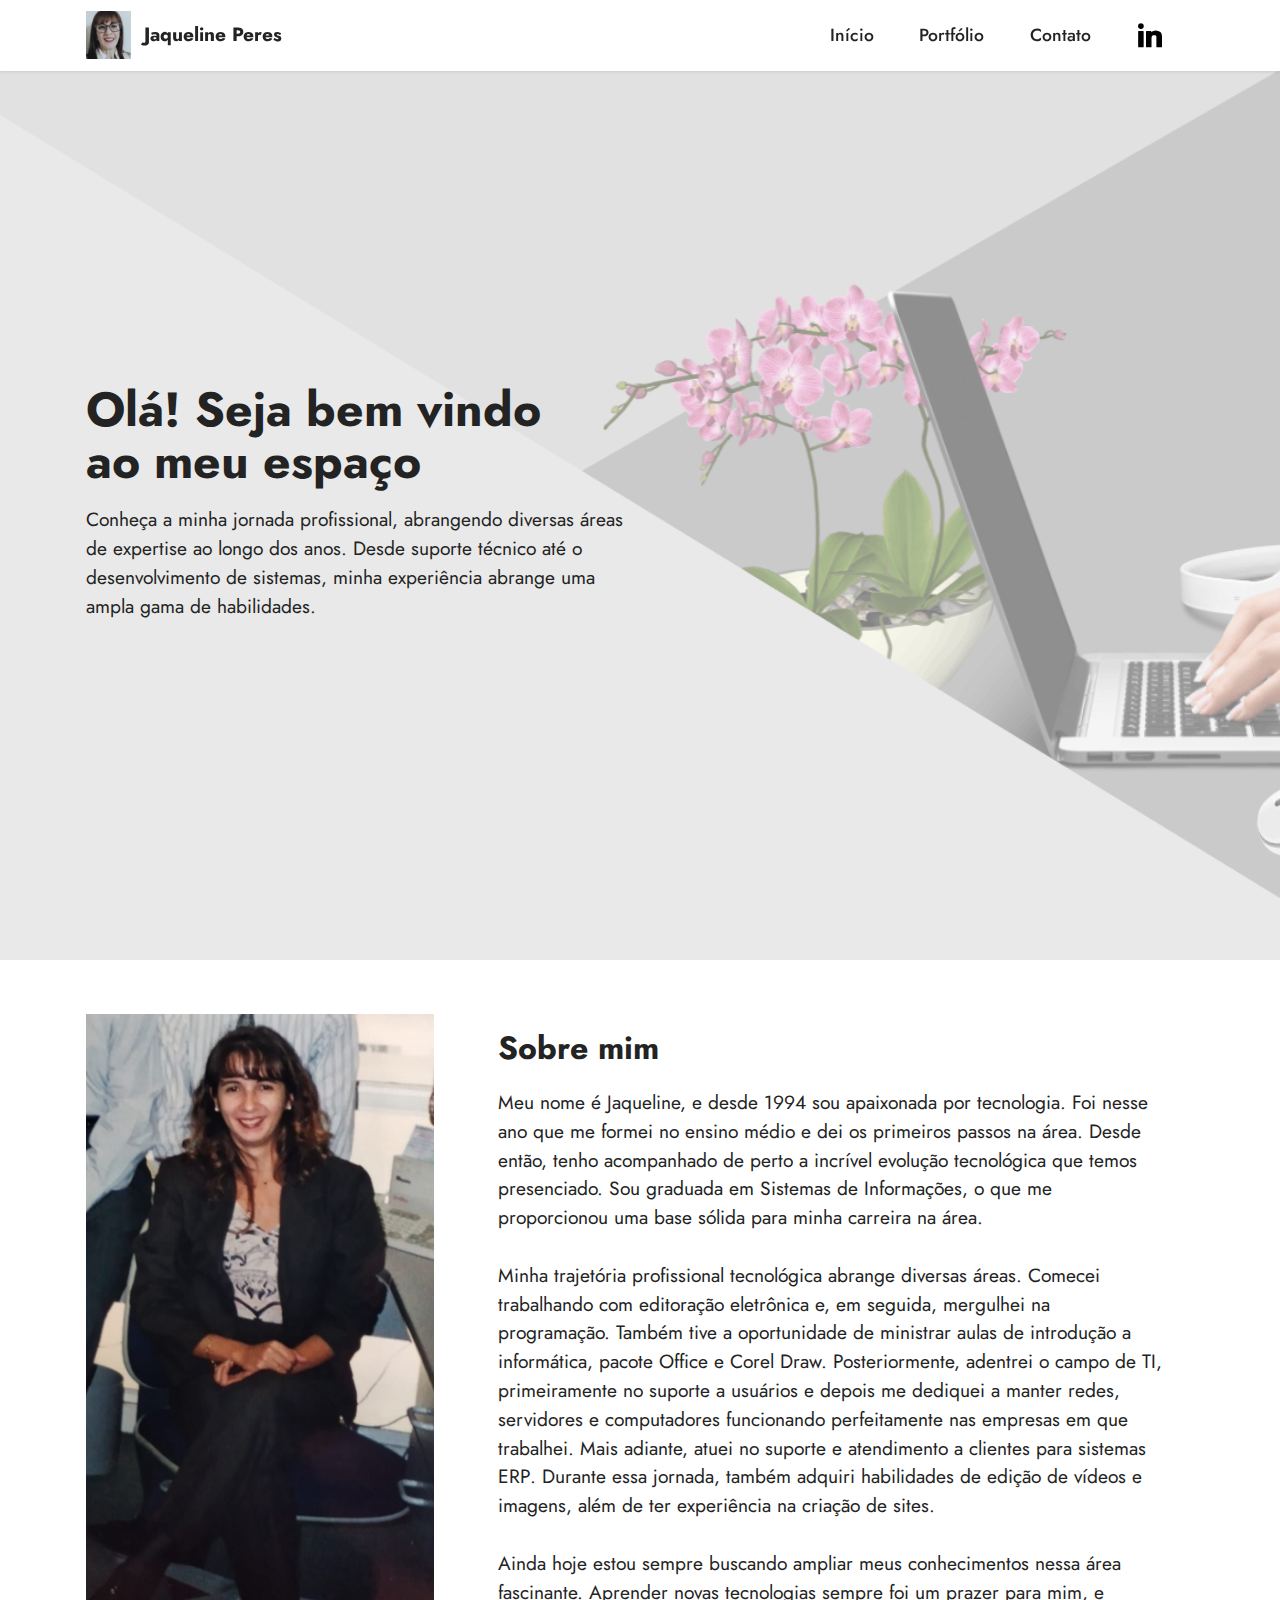
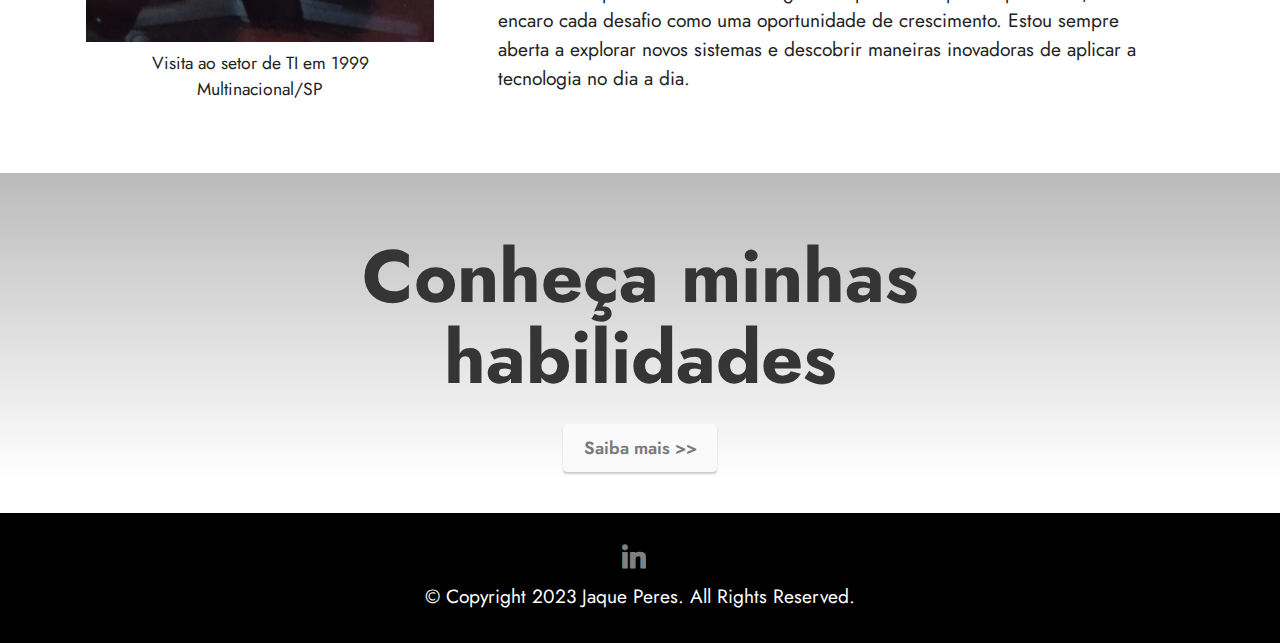
==== index.html @ d6e39231 "Adicionando o site com o meu Portfolio" ====
<!DOCTYPE html>
<html  >
<head>
  <!-- Site made with Mobirise Website Builder v5.8.9, https://mobirise.com -->
  <meta charset="UTF-8">
  <meta http-equiv="X-UA-Compatible" content="IE=edge">
  <meta name="generator" content="Mobirise v5.8.9, mobirise.com">
  <meta name="viewport" content="width=device-width, initial-scale=1, minimum-scale=1">
  <link rel="shortcut icon" href="assets/images/img-20221025-181925-959-101x145.jpeg" type="image/x-icon">
  <meta name="description" content="">
  
  
  <title>Home</title>
  <link rel="stylesheet" href="assets/bootstrap/css/bootstrap.min.css">
  <link rel="stylesheet" href="assets/bootstrap/css/bootstrap-grid.min.css">
  <link rel="stylesheet" href="assets/bootstrap/css/bootstrap-reboot.min.css">
  <link rel="stylesheet" href="assets/parallax/jarallax.css">
  <link rel="stylesheet" href="assets/dropdown/css/style.css">
  <link rel="stylesheet" href="assets/socicon/css/styles.css">
  <link rel="stylesheet" href="assets/theme/css/style.css">
  <link rel="preload" href="https://fonts.googleapis.com/css?family=Jost:100,200,300,400,500,600,700,800,900,100i,200i,300i,400i,500i,600i,700i,800i,900i&display=swap" as="style" onload="this.onload=null;this.rel='stylesheet'">
  <noscript><link rel="stylesheet" href="https://fonts.googleapis.com/css?family=Jost:100,200,300,400,500,600,700,800,900,100i,200i,300i,400i,500i,600i,700i,800i,900i&display=swap"></noscript>
  <link rel="preload" as="style" href="assets/mobirise/css/mbr-additional.css"><link rel="stylesheet" href="assets/mobirise/css/mbr-additional.css" type="text/css">

  
  
  
</head>
<body>
  
  <section data-bs-version="5.1" class="menu menu2 cid-tFbvIXKYg7" once="menu" id="menu2-g">
    
    <nav class="navbar navbar-dropdown navbar-fixed-top navbar-expand-lg">
        <div class="container">
            <div class="navbar-brand">
                <span class="navbar-logo">
                    <a href="https://mobiri.se">
                        <img src="assets/images/img-20221025-181925-959-101x145.jpeg" alt="Mobirise Website Builder" style="height: 3rem;">
                    </a>
                </span>
                <span class="navbar-caption-wrap"><a class="navbar-caption text-black display-7" href="https://mobiri.se">Jaqueline Peres</a></span>
            </div>
            <button class="navbar-toggler" type="button" data-toggle="collapse" data-bs-toggle="collapse" data-target="#navbarSupportedContent" data-bs-target="#navbarSupportedContent" aria-controls="navbarNavAltMarkup" aria-expanded="false" aria-label="Toggle navigation">
                <div class="hamburger">
                    <span></span>
                    <span></span>
                    <span></span>
                    <span></span>
                </div>
            </button>
            <div class="collapse navbar-collapse" id="navbarSupportedContent">
                <ul class="navbar-nav nav-dropdown nav-right" data-app-modern-menu="true"><li class="nav-item"><a class="nav-link link text-black text-primary display-4" href="index.html">Início</a></li>
                    <li class="nav-item"><a class="nav-link link text-black text-primary display-4" href="page4.html">Portfólio</a></li>
                    <li class="nav-item"><a class="nav-link link text-black text-primary display-4" href="page3.html">Contato</a></li></ul>
                <div class="icons-menu">
                    <a class="iconfont-wrapper" href="https://www.linkedin.com/in/jaquelineperesaltismo/" target="_blank">
                        <span class="p-2 mbr-iconfont socicon-linkedin socicon"></span>
                    </a>
                    
                    
                    
                </div>
                
            </div>
        </div>
    </nav>
</section>

<section data-bs-version="5.1" class="header1 cid-tGwu2Cqz2u mbr-fullscreen mbr-parallax-background" id="header1-1o">

    

    
    <div class="mbr-overlay" style="opacity: 0.5; background-color: rgb(250, 250, 250);"></div>

    <div class="container">
        <div class="row">
            <div class="col-12 col-lg-6">
                <h1 class="mbr-section-title mbr-fonts-style mb-3 display-2"><strong>Olá! Seja bem vindo </strong><br><strong>ao meu espaço</strong></h1>
                
                <p class="mbr-text mbr-fonts-style display-7">
                    Conheça a minha jornada profissional, abrangendo diversas áreas de expertise ao longo dos anos. Desde suporte técnico até o desenvolvimento de sistemas, minha experiência abrange uma ampla gama de habilidades.</p>
                
            </div>
        </div>
    </div>
</section>

<section data-bs-version="5.1" class="image1 cid-tGlLfuLuyP" id="image1-1n">
    

    
    

    <div class="container">
        <div class="row align-items-center">
            <div class="col-12 col-lg-4">
                <div class="image-wrapper">
                    <img src="assets/images/foto-jaque-duratex-sp-760x1371.jpg" alt="Mobirise Website Builder">
                    <p class="mbr-description mbr-fonts-style pt-2 align-center display-4">Visita ao setor de TI em 1999<br>Multinacional/SP</p>
                </div>
            </div>
            <div class="col-12 col-lg">
                <div class="text-wrapper">
                    <h3 class="mbr-section-title mbr-fonts-style mb-3 display-5">
                        <strong>Sobre mim</strong></h3>
                    <p class="mbr-text mbr-fonts-style display-7">Meu nome é Jaqueline, e desde 1994 sou apaixonada por tecnologia. Foi nesse ano que me formei no ensino médio e dei os primeiros passos na área. Desde então, tenho acompanhado de perto a incrível evolução tecnológica que temos presenciado. Sou graduada em Sistemas de Informações, o que me proporcionou uma base sólida para minha carreira na área.
<br>
<br>Minha trajetória profissional tecnológica abrange diversas áreas. Comecei trabalhando com editoração eletrônica e, em seguida, mergulhei na programação. Também tive a oportunidade de ministrar aulas de introdução a informática, pacote Office e Corel Draw. Posteriormente, adentrei o campo de TI, primeiramente no suporte a usuários e depois me dediquei a manter redes, servidores e computadores funcionando perfeitamente nas empresas em que trabalhei. Mais adiante, atuei no suporte e atendimento a clientes para sistemas ERP. Durante essa jornada, também adquiri habilidades de edição de vídeos e imagens, além de ter experiência na criação de sites.
<br>
<br>Ainda hoje estou sempre buscando ampliar meus conhecimentos nessa área fascinante. Aprender novas tecnologias sempre foi um prazer para mim, e encaro cada desafio como uma oportunidade de crescimento. Estou sempre aberta a explorar novos sistemas e descobrir maneiras inovadoras de aplicar a tecnologia no dia a dia.</p>
                </div>
            </div>
        </div>
    </div>
</section>

<section data-bs-version="5.1" class="header18 cid-tFGKO5wG7F" id="header18-19">

    

    
    

    <div class="align-center container-fluid">
        <div class="row justify-content-center">
            <div class="col-12 col-lg-6">
                <h1 class="mbr-section-title mbr-fonts-style mbr-white mb-3 display-1"><strong>Conheça minhas habilidades</strong></h1>
                
                
                <div class="mbr-section-btn mt-3"><a class="btn btn-white display-4" href="page4.html">Saiba mais &gt;&gt;</a></div>
            </div>
        </div>
    </div>
</section>

<section data-bs-version="5.1" class="footer3 cid-tF5FQirweR" once="footers" id="footer3-4">

    

    

    <div class="container">
        <div class="media-container-row align-center mbr-white">
            
            <div class="row social-row">
                <div class="social-list align-right pb-2">
                    
                    
                    
                    
                    
                    
                <div class="soc-item">
                        <a href="https://www.linkedin.com/in/jaquelineperesaltismo/" target="_blank">
                            <span class="mbr-iconfont mbr-iconfont-social socicon-linkedin socicon"></span>
                        </a>
                    </div></div>
            </div>
            <div class="row row-copirayt">
                <p class="mbr-text mb-0 mbr-fonts-style mbr-white align-center display-7">
                    © Copyright 2023 Jaque Peres. All Rights Reserved.
                </p>
            </div>
        </div>
    </div>
</section>  
  
  
</body>
</html>
---- assets/parallax/jarallax.css ----
.jarallax {
    position: relative;
    z-index: 0;
}
.jarallax > .jarallax-img {
    position: absolute;
    object-fit: cover;
    /* support for plugin https://github.com/bfred-it/object-fit-images */
    font-family: 'object-fit: cover;';
    top: 0;
    left: 0;
    width: 100%;
    height: 100%;
    z-index: -1;
}
---- assets/dropdown/css/style.css ----
.navbar-dropdown {
  left: 0;
  padding: 0;
  position: absolute;
  right: 0;
  top: 0;
  transition: all 0.45s ease;
  z-index: 1030;
  background: #282828; }
  .navbar-dropdown .navbar-logo {
    margin-right: 0.8rem;
    transition: margin 0.3s ease-in-out;
    vertical-align: middle; }
    .navbar-dropdown .navbar-logo img {
      height: 3.125rem;
      transition: all 0.3s ease-in-out; }
    .navbar-dropdown .navbar-logo.mbr-iconfont {
      font-size: 3.125rem;
      line-height: 3.125rem; }
  .navbar-dropdown .navbar-caption {
    font-weight: 700;
    white-space: normal;
    vertical-align: -4px;
    line-height: 3.125rem !important; }
    .navbar-dropdown .navbar-caption, .navbar-dropdown .navbar-caption:hover {
      color: inherit;
      text-decoration: none; }
  .navbar-dropdown .mbr-iconfont + .navbar-caption {
    vertical-align: -1px; }
  .navbar-dropdown.navbar-fixed-top {
    position: fixed; }
  .navbar-dropdown .navbar-brand span {
    vertical-align: -4px; }
  .navbar-dropdown.bg-color.transparent {
    background: none; }
  .navbar-dropdown.navbar-short .navbar-brand {
    padding: 0.625rem 0; }
    .navbar-dropdown.navbar-short .navbar-brand span {
      vertical-align: -1px; }
  .navbar-dropdown.navbar-short .navbar-caption {
    line-height: 2.375rem !important;
    vertical-align: -2px; }
  .navbar-dropdown.navbar-short .navbar-logo {
    margin-right: 0.5rem; }
    .navbar-dropdown.navbar-short .navbar-logo img {
      height: 2.375rem; }
    .navbar-dropdown.navbar-short .navbar-logo.mbr-iconfont {
      font-size: 2.375rem;
      line-height: 2.375rem; }
  .navbar-dropdown.navbar-short .mbr-table-cell {
    height: 3.625rem; }
  .navbar-dropdown .navbar-close {
    left: 0.6875rem;
    position: fixed;
    top: 0.75rem;
    z-index: 1000; }
  .navbar-dropdown .hamburger-icon {
    content: "";
    display: inline-block;
    vertical-align: middle;
    width: 16px;
    -webkit-box-shadow: 0 -6px 0 1px #282828,0 0 0 1px #282828,0 6px 0 1px #282828;
    -moz-box-shadow: 0 -6px 0 1px #282828,0 0 0 1px #282828,0 6px 0 1px #282828;
    box-shadow: 0 -6px 0 1px #282828,0 0 0 1px #282828,0 6px 0 1px #282828; }

.dropdown-menu .dropdown-toggle[data-toggle="dropdown-submenu"]::after {
  border-bottom: 0.35em solid transparent;
  border-left: 0.35em solid;
  border-right: 0;
  border-top: 0.35em solid transparent;
  margin-left: 0.3rem; }

.dropdown-menu .dropdown-item:focus {
  outline: 0; }

.nav-dropdown {
  font-size: 0.75rem;
  font-weight: 500;
  height: auto !important; }
  .nav-dropdown .nav-btn {
    padding-left: 1rem; }
  .nav-dropdown .link {
    margin: .667em 1.667em;
    font-weight: 500;
    padding: 0;
    transition: color .2s ease-in-out; }
    .nav-dropdown .link.dropdown-toggle {
      margin-right: 2.583em; }
      .nav-dropdown .link.dropdown-toggle::after {
        margin-left: .25rem;
        border-top: 0.35em solid;
        border-right: 0.35em solid transparent;
        border-left: 0.35em solid transparent;
        border-bottom: 0; }
      .nav-dropdown .link.dropdown-toggle[aria-expanded="true"] {
        margin: 0;
        padding: 0.667em 3.263em  0.667em 1.667em; }
  .nav-dropdown .link::after,
  .nav-dropdown .dropdown-item::after {
    color: inherit; }
  .nav-dropdown .btn {
    font-size: 0.75rem;
    font-weight: 700;
    letter-spacing: 0;
    margin-bottom: 0;
    padding-left: 1.25rem;
    padding-right: 1.25rem; }
  .nav-dropdown .dropdown-menu {
    border-radius: 0;
    border: 0;
    left: 0;
    margin: 0;
    padding-bottom: 1.25rem;
    padding-top: 1.25rem;
    position: relative; }
  .nav-dropdown .dropdown-submenu {
    margin-left: 0.125rem;
    top: 0; }
  .nav-dropdown .dropdown-item {
    font-weight: 500;
    line-height: 2;
    padding: 0.3846em 4.615em 0.3846em 1.5385em;
    position: relative;
    transition: color .2s ease-in-out, background-color .2s ease-in-out; }
    .nav-dropdown .dropdown-item::after {
      margin-top: -0.3077em;
      position: absolute;
      right: 1.1538em;
      top: 50%; }
    .nav-dropdown .dropdown-item:focus, .nav-dropdown .dropdown-item:hover {
      background: none; }

@media (max-width: 767px) {
  .nav-dropdown.navbar-toggleable-sm {
    bottom: 0;
    display: none;
    left: 0;
    overflow-x: hidden;
    position: fixed;
    top: 0;
    transform: translateX(-100%);
    -ms-transform: translateX(-100%);
    -webkit-transform: translateX(-100%);
    width: 18.75rem;
    z-index: 999; } }
.nav-dropdown.navbar-toggleable-xl {
  bottom: 0;
  display: none;
  left: 0;
  overflow-x: hidden;
  position: fixed;
  top: 0;
  transform: translateX(-100%);
  -ms-transform: translateX(-100%);
  -webkit-transform: translateX(-100%);
  width: 18.75rem;
  z-index: 999; }

.nav-dropdown-sm {
  display: block !important;
  overflow-x: hidden;
  overflow: auto;
  padding-top: 3.875rem; }
  .nav-dropdown-sm::after {
    content: "";
    display: block;
    height: 3rem;
    width: 100%; }
  .nav-dropdown-sm.collapse.in ~ .navbar-close {
    display: block !important; }
  .nav-dropdown-sm.collapsing, .nav-dropdown-sm.collapse.in {
    transform: translateX(0);
    -ms-transform: translateX(0);
    -webkit-transform: translateX(0);
    transition: all 0.25s ease-out;
    -webkit-transition: all 0.25s ease-out;
    background: #282828; }
  .nav-dropdown-sm.collapsing[aria-expanded="false"] {
    transform: translateX(-100%);
    -ms-transform: translateX(-100%);
    -webkit-transform: translateX(-100%); }
  .nav-dropdown-sm .nav-item {
    display: block;
    margin-left: 0 !important;
    padding-left: 0; }
  .nav-dropdown-sm .link,
  .nav-dropdown-sm .dropdown-item {
    border-top: 1px dotted rgba(255, 255, 255, 0.1);
    font-size: 0.8125rem;
    line-height: 1.6;
    margin: 0 !important;
    padding: 0.875rem 2.4rem 0.875rem 1.5625rem !important;
    position: relative;
    white-space: normal; }
    .nav-dropdown-sm .link:focus, .nav-dropdown-sm .link:hover,
    .nav-dropdown-sm .dropdown-item:focus,
    .nav-dropdown-sm .dropdown-item:hover {
      background: rgba(0, 0, 0, 0.2) !important;
      color: #c0a375; }
  .nav-dropdown-sm .nav-btn {
    position: relative;
    padding: 1.5625rem 1.5625rem 0 1.5625rem; }
    .nav-dropdown-sm .nav-btn::before {
      border-top: 1px dotted rgba(255, 255, 255, 0.1);
      content: "";
      left: 0;
      position: absolute;
      top: 0;
      width: 100%; }
    .nav-dropdown-sm .nav-btn + .nav-btn {
      padding-top: 0.625rem; }
      .nav-dropdown-sm .nav-btn + .nav-btn::before {
        display: none; }
  .nav-dropdown-sm .btn {
    padding: 0.625rem 0; }
  .nav-dropdown-sm .dropdown-toggle[data-toggle="dropdown-submenu"]::after {
    margin-left: .25rem;
    border-top: 0.35em solid;
    border-right: 0.35em solid transparent;
    border-left: 0.35em solid transparent;
    border-bottom: 0; }
  .nav-dropdown-sm .dropdown-toggle[data-toggle="dropdown-submenu"][aria-expanded="true"]::after {
    border-top: 0;
    border-right: 0.35em solid transparent;
    border-left: 0.35em solid transparent;
    border-bottom: 0.35em solid; }
  .nav-dropdown-sm .dropdown-menu {
    margin: 0;
    padding: 0;
    position: relative;
    top: 0;
    left: 0;
    width: 100%;
    border: 0;
    float: none;
    border-radius: 0;
    background: none; }
  .nav-dropdown-sm .dropdown-submenu {
    left: 100%;
    margin-left: 0.125rem;
    margin-top: -1.25rem;
    top: 0; }

.navbar-toggleable-sm .nav-dropdown .dropdown-menu {
  position: absolute; }

.navbar-toggleable-sm .nav-dropdown .dropdown-submenu {
  left: 100%;
  margin-left: 0.125rem;
  margin-top: -1.25rem;
  top: 0; }

.navbar-toggleable-sm.opened .nav-dropdown .dropdown-menu {
  position: relative; }

.navbar-toggleable-sm.opened .nav-dropdown .dropdown-submenu {
  left: 0;
  margin-left: 00rem;
  margin-top: 0rem;
  top: 0; }

.is-builder .nav-dropdown.collapsing {
  transition: none !important; }
---- assets/socicon/css/styles.css ----
@charset "UTF-8";

@font-face {
  font-family: 'Socicon';
  src:  url('../fonts/socicon.eot');
  src:  url('../fonts/socicon.eot?#iefix') format('embedded-opentype'),
    url('../fonts/socicon.woff2') format('woff2'),
    url('../fonts/socicon.ttf') format('truetype'),
    url('../fonts/socicon.woff') format('woff'),
    url('../fonts/socicon.svg#socicon') format('svg');
  font-weight: normal;
  font-style: normal;
  font-display: swap;
}

[data-icon]:before {
  font-family: "socicon" !important;
  content: attr(data-icon);
  font-style: normal !important;
  font-weight: normal !important;
  font-variant: normal !important;
  text-transform: none !important;
  speak: none;
  line-height: 1;
  -webkit-font-smoothing: antialiased;
  -moz-osx-font-smoothing: grayscale;
}

[class^="socicon-"], [class*=" socicon-"] {
  /* use !important to prevent issues with browser extensions that change fonts */
  font-family: 'Socicon' !important;
  speak: none;
  font-style: normal;
  font-weight: normal;
  font-variant: normal;
  text-transform: none;
  line-height: 1;

  /* Better Font Rendering =========== */
  -webkit-font-smoothing: antialiased;
  -moz-osx-font-smoothing: grayscale;
}

.socicon-eitaa:before {
  content: "\e97c";
}
.socicon-soroush:before {
  content: "\e97d";
}
.socicon-bale:before {
  content: "\e97e";
}
.socicon-zazzle:before {
  content: "\e97b";
}
.socicon-society6:before {
  content: "\e97a";
}
.socicon-redbubble:before {
  content: "\e979";
}
.socicon-avvo:before {
  content: "\e978";
}
.socicon-stitcher:before {
  content: "\e977";
}
.socicon-googlehangouts:before {
  content: "\e974";
}
.socicon-dlive:before {
  content: "\e975";
}
.socicon-vsco:before {
  content: "\e976";
}
.socicon-flipboard:before {
  content: "\e973";
}
.socicon-ubuntu:before {
  content: "\e958";
}
.socicon-artstation:before {
  content: "\e959";
}
.socicon-invision:before {
  content: "\e95a";
}
.socicon-torial:before {
  content: "\e95b";
}
.socicon-collectorz:before {
  content: "\e95c";
}
.socicon-seenthis:before {
  content: "\e95d";
}
.socicon-googleplaymusic:before {
  content: "\e95e";
}
.socicon-debian:before {
  content: "\e95f";
}
.socicon-filmfreeway:before {
  content: "\e960";
}
.socicon-gnome:before {
  content: "\e961";
}
.socicon-itchio:before {
  content: "\e962";
}
.socicon-jamendo:before {
  content: "\e963";
}
.socicon-mix:before {
  content: "\e964";
}
.socicon-sharepoint:before {
  content: "\e965";
}
.socicon-tinder:before {
  content: "\e966";
}
.socicon-windguru:before {
  content: "\e967";
}
.socicon-cdbaby:before {
  content: "\e968";
}
.socicon-elementaryos:before {
  content: "\e969";
}
.socicon-stage32:before {
  content: "\e96a";
}
.socicon-tiktok:before {
  content: "\e96b";
}
.socicon-gitter:before {
  content: "\e96c";
}
.socicon-letterboxd:before {
  content: "\e96d";
}
.socicon-threema:before {
  content: "\e96e";
}
.socicon-splice:before {
  content: "\e96f";
}
.socicon-metapop:before {
  content: "\e970";
}
.socicon-naver:before {
  content: "\e971";
}
.socicon-remote:before {
  content: "\e972";
}
.socicon-internet:before {
  content: "\e957";
}
.socicon-moddb:before {
  content: "\e94b";
}
.socicon-indiedb:before {
  content: "\e94c";
}
.socicon-traxsource:before {
  content: "\e94d";
}
.socicon-gamefor:before {
  content: "\e94e";
}
.socicon-pixiv:before {
  content: "\e94f";
}
.socicon-myanimelist:before {
  content: "\e950";
}
.socicon-blackberry:before {
  content: "\e951";
}
.socicon-wickr:before {
  content: "\e952";
}
.socicon-spip:before {
  content: "\e953";
}
.socicon-napster:before {
  content: "\e954";
}
.socicon-beatport:before {
  content: "\e955";
}
.socicon-hackerone:before {
  content: "\e956";
}
.socicon-hackernews:before {
  content: "\e946";
}
.socicon-smashwords:before {
  content: "\e947";
}
.socicon-kobo:before {
  content: "\e948";
}
.socicon-bookbub:before {
  content: "\e949";
}
.socicon-mailru:before {
  content: "\e94a";
}
.socicon-gitlab:before {
  content: "\e945";
}
.socicon-instructables:before {
  content: "\e944";
}
.socicon-portfolio:before {
  content: "\e943";
}
.socicon-codered:before {
  content: "\e940";
}
.socicon-origin:before {
  content: "\e941";
}
.socicon-nextdoor:before {
  content: "\e942";
}
.socicon-udemy:before {
  content: "\e93f";
}
.socicon-livemaster:before {
  content: "\e93e";
}
.socicon-crunchbase:before {
  content: "\e93b";
}
.socicon-homefy:before {
  content: "\e93c";
}
.socicon-calendly:before {
  content: "\e93d";
}
.socicon-realtor:before {
  content: "\e90f";
}
.socicon-tidal:before {
  content: "\e910";
}
.socicon-qobuz:before {
  content: "\e911";
}
.socicon-natgeo:before {
  content: "\e912";
}
.socicon-mastodon:before {
  content: "\e913";
}
.socicon-unsplash:before {
  content: "\e914";
}
.socicon-homeadvisor:before {
  content: "\e915";
}
.socicon-angieslist:before {
  content: "\e916";
}
.socicon-codepen:before {
  content: "\e917";
}
.socicon-slack:before {
  content: "\e918";
}
.socicon-openaigym:before {
  content: "\e919";
}
.socicon-logmein:before {
  content: "\e91a";
}
.socicon-fiverr:before {
  content: "\e91b";
}
.socicon-gotomeeting:before {
  content: "\e91c";
}
.socicon-aliexpress:before {
  content: "\e91d";
}
.socicon-guru:before {
  content: "\e91e";
}
.socicon-appstore:before {
  content: "\e91f";
}
.socicon-homes:before {
  content: "\e920";
}
.socicon-zoom:before {
  content: "\e921";
}
.socicon-alibaba:before {
  content: "\e922";
}
.socicon-craigslist:before {
  content: "\e923";
}
.socicon-wix:before {
  content: "\e924";
}
.socicon-redfin:before {
  content: "\e925";
}
.socicon-googlecalendar:before {
  content: "\e926";
}
.socicon-shopify:before {
  content: "\e927";
}
.socicon-freelancer:before {
  content: "\e928";
}
.socicon-seedrs:before {
  content: "\e929";
}
.socicon-bing:before {
  content: "\e92a";
}
.socicon-doodle:before {
  content: "\e92b";
}
.socicon-bonanza:before {
  content: "\e92c";
}
.socicon-squarespace:before {
  content: "\e92d";
}
.socicon-toptal:before {
  content: "\e92e";
}
.socicon-gust:before {
  content: "\e92f";
}
.socicon-ask:before {
  content: "\e930";
}
.socicon-trulia:before {
  content: "\e931";
}
.socicon-loomly:before {
  content: "\e932";
}
.socicon-ghost:before {
  content: "\e933";
}
.socicon-upwork:before {
  content: "\e934";
}
.socicon-fundable:before {
  content: "\e935";
}
.socicon-booking:before {
  content: "\e936";
}
.socicon-googlemaps:before {
  content: "\e937";
}
.socicon-zillow:before {
  content: "\e938";
}
.socicon-niconico:before {
  content: "\e939";
}
.socicon-toneden:before {
  content: "\e93a";
}
.socicon-augment:before {
  content: "\e908";
}
.socicon-bitbucket:before {
  content: "\e909";
}
.socicon-fyuse:before {
  content: "\e90a";
}
.socicon-yt-gaming:before {
  content: "\e90b";
}
.socicon-sketchfab:before {
  content: "\e90c";
}
.socicon-mobcrush:before {
  content: "\e90d";
}
.socicon-microsoft:before {
  content: "\e90e";
}
.socicon-pandora:before {
  content: "\e907";
}
.socicon-messenger:before {
  content: "\e906";
}
.socicon-gamewisp:before {
  content: "\e905";
}
.socicon-bloglovin:before {
  content: "\e904";
}
.socicon-tunein:before {
  content: "\e903";
}
.socicon-gamejolt:before {
  content: "\e901";
}
.socicon-trello:before {
  content: "\e902";
}
.socicon-spreadshirt:before {
  content: "\e900";
}
.socicon-500px:before {
  content: "\e000";
}
.socicon-8tracks:before {
  content: "\e001";
}
.socicon-airbnb:before {
  content: "\e002";
}
.socicon-alliance:before {
  content: "\e003";
}
.socicon-amazon:before {
  content: "\e004";
}
.socicon-amplement:before {
  content: "\e005";
}
.socicon-android:before {
  content: "\e006";
}
.socicon-angellist:before {
  content: "\e007";
}
.socicon-apple:before {
  content: "\e008";
}
.socicon-appnet:before {
  content: "\e009";
}
.socicon-baidu:before {
  content: "\e00a";
}
.socicon-bandcamp:before {
  content: "\e00b";
}
.socicon-battlenet:before {
  content: "\e00c";
}
.socicon-mixer:before {
  content: "\e00d";
}
.socicon-bebee:before {
  content: "\e00e";
}
.socicon-bebo:before {
  content: "\e00f";
}
.socicon-behance:before {
  content: "\e010";
}
.socicon-blizzard:before {
  content: "\e011";
}
.socicon-blogger:before {
  content: "\e012";
}
.socicon-buffer:before {
  content: "\e013";
}
.socicon-chrome:before {
  content: "\e014";
}
.socicon-coderwall:before {
  content: "\e015";
}
.socicon-curse:before {
  content: "\e016";
}
.socicon-dailymotion:before {
  content: "\e017";
}
.socicon-deezer:before {
  content: "\e018";
}
.socicon-delicious:before {
  content: "\e019";
}
.socicon-deviantart:before {
  content: "\e01a";
}
.socicon-diablo:before {
  content: "\e01b";
}
.socicon-digg:before {
  content: "\e01c";
}
.socicon-discord:before {
  content: "\e01d";
}
.socicon-disqus:before {
  content: "\e01e";
}
.socicon-douban:before {
  content: "\e01f";
}
.socicon-draugiem:before {
  content: "\e020";
}
.socicon-dribbble:before {
  content: "\e021";
}
.socicon-drupal:before {
  content: "\e022";
}
.socicon-ebay:before {
  content: "\e023";
}
.socicon-ello:before {
  content: "\e024";
}
.socicon-endomodo:before {
  content: "\e025";
}
.socicon-envato:before {
  content: "\e026";
}
.socicon-etsy:before {
  content: "\e027";
}
.socicon-facebook:before {
  content: "\e028";
}
.socicon-feedburner:before {
  content: "\e029";
}
.socicon-filmweb:before {
  content: "\e02a";
}
.socicon-firefox:before {
  content: "\e02b";
}
.socicon-flattr:before {
  content: "\e02c";
}
.socicon-flickr:before {
  content: "\e02d";
}
.socicon-formulr:before {
  content: "\e02e";
}
.socicon-forrst:before {
  content: "\e02f";
}
.socicon-foursquare:before {
  content: "\e030";
}
.socicon-friendfeed:before {
  content: "\e031";
}
.socicon-github:before {
  content: "\e032";
}
.socicon-goodreads:before {
  content: "\e033";
}
.socicon-google:before {
  content: "\e034";
}
.socicon-googlescholar:before {
  content: "\e035";
}
.socicon-googlegroups:before {
  content: "\e036";
}
.socicon-googlephotos:before {
  content: "\e037";
}
.socicon-googleplus:before {
  content: "\e038";
}
.socicon-grooveshark:before {
  content: "\e039";
}
.socicon-hackerrank:before {
  content: "\e03a";
}
.socicon-hearthstone:before {
  content: "\e03b";
}
.socicon-hellocoton:before {
  content: "\e03c";
}
.socicon-heroes:before {
  content: "\e03d";
}
.socicon-smashcast:before {
  content: "\e03e";
}
.socicon-horde:before {
  content: "\e03f";
}
.socicon-houzz:before {
  content: "\e040";
}
.socicon-icq:before {
  content: "\e041";
}
.socicon-identica:before {
  content: "\e042";
}
.socicon-imdb:before {
  content: "\e043";
}
.socicon-instagram:before {
  content: "\e044";
}
.socicon-issuu:before {
  content: "\e045";
}
.socicon-istock:before {
  content: "\e046";
}
.socicon-itunes:before {
  content: "\e047";
}
.socicon-keybase:before {
  content: "\e048";
}
.socicon-lanyrd:before {
  content: "\e049";
}
.socicon-lastfm:before {
  content: "\e04a";
}
.socicon-line:before {
  content: "\e04b";
}
.socicon-linkedin:before {
  content: "\e04c";
}
.socicon-livejournal:before {
  content: "\e04d";
}
.socicon-lyft:before {
  content: "\e04e";
}
.socicon-macos:before {
  content: "\e04f";
}
.socicon-mail:before {
  content: "\e050";
}
.socicon-medium:before {
  content: "\e051";
}
.socicon-meetup:before {
  content: "\e052";
}
.socicon-mixcloud:before {
  content: "\e053";
}
.socicon-modelmayhem:before {
  content: "\e054";
}
.socicon-mumble:before {
  content: "\e055";
}
.socicon-myspace:before {
  content: "\e056";
}
.socicon-newsvine:before {
  content: "\e057";
}
.socicon-nintendo:before {
  content: "\e058";
}
.socicon-npm:before {
  content: "\e059";
}
.socicon-odnoklassniki:before {
  content: "\e05a";
}
.socicon-openid:before {
  content: "\e05b";
}
.socicon-opera:before {
  content: "\e05c";
}
.socicon-outlook:before {
  content: "\e05d";
}
.socicon-overwatch:before {
  content: "\e05e";
}
.socicon-patreon:before {
  content: "\e05f";
}
.socicon-paypal:before {
  content: "\e060";
}
.socicon-periscope:before {
  content: "\e061";
}
.socicon-persona:before {
  content: "\e062";
}
.socicon-pinterest:before {
  content: "\e063";
}
.socicon-play:before {
  content: "\e064";
}
.socicon-player:before {
  content: "\e065";
}
.socicon-playstation:before {
  content: "\e066";
}
.socicon-pocket:before {
  content: "\e067";
}
.socicon-qq:before {
  content: "\e068";
}
.socicon-quora:before {
  content: "\e069";
}
.socicon-raidcall:before {
  content: "\e06a";
}
.socicon-ravelry:before {
  content: "\e06b";
}
.socicon-reddit:before {
  content: "\e06c";
}
.socicon-renren:before {
  content: "\e06d";
}
.socicon-researchgate:before {
  content: "\e06e";
}
.socicon-residentadvisor:before {
  content: "\e06f";
}
.socicon-reverbnation:before {
  content: "\e070";
}
.socicon-rss:before {
  content: "\e071";
}
.socicon-sharethis:before {
  content: "\e072";
}
.socicon-skype:before {
  content: "\e073";
}
.socicon-slideshare:before {
  content: "\e074";
}
.socicon-smugmug:before {
  content: "\e075";
}
.socicon-snapchat:before {
  content: "\e076";
}
.socicon-songkick:before {
  content: "\e077";
}
.socicon-soundcloud:before {
  content: "\e078";
}
.socicon-spotify:before {
  content: "\e079";
}
.socicon-stackexchange:before {
  content: "\e07a";
}
.socicon-stackoverflow:before {
  content: "\e07b";
}
.socicon-starcraft:before {
  content: "\e07c";
}
.socicon-stayfriends:before {
  content: "\e07d";
}
.socicon-steam:before {
  content: "\e07e";
}
.socicon-storehouse:before {
  content: "\e07f";
}
.socicon-strava:before {
  content: "\e080";
}
.socicon-streamjar:before {
  content: "\e081";
}
.socicon-stumbleupon:before {
  content: "\e082";
}
.socicon-swarm:before {
  content: "\e083";
}
.socicon-teamspeak:before {
  content: "\e084";
}
.socicon-teamviewer:before {
  content: "\e085";
}
.socicon-technorati:before {
  content: "\e086";
}
.socicon-telegram:before {
  content: "\e087";
}
.socicon-tripadvisor:before {
  content: "\e088";
}
.socicon-tripit:before {
  content: "\e089";
}
.socicon-triplej:before {
  content: "\e08a";
}
.socicon-tumblr:before {
  content: "\e08b";
}
.socicon-twitch:before {
  content: "\e08c";
}
.socicon-twitter:before {
  content: "\e08d";
}
.socicon-uber:before {
  content: "\e08e";
}
.socicon-ventrilo:before {
  content: "\e08f";
}
.socicon-viadeo:before {
  content: "\e090";
}
.socicon-viber:before {
  content: "\e091";
}
.socicon-viewbug:before {
  content: "\e092";
}
.socicon-vimeo:before {
  content: "\e093";
}
.socicon-vine:before {
  content: "\e094";
}
.socicon-vkontakte:before {
  content: "\e095";
}
.socicon-warcraft:before {
  content: "\e096";
}
.socicon-wechat:before {
  content: "\e097";
}
.socicon-weibo:before {
  content: "\e098";
}
.socicon-whatsapp:before {
  content: "\e099";
}
.socicon-wikipedia:before {
  content: "\e09a";
}
.socicon-windows:before {
  content: "\e09b";
}
.socicon-wordpress:before {
  content: "\e09c";
}
.socicon-wykop:before {
  content: "\e09d";
}
.socicon-xbox:before {
  content: "\e09e";
}
.socicon-xing:before {
  content: "\e09f";
}
.socicon-yahoo:before {
  content: "\e0a0";
}
.socicon-yammer:before {
  content: "\e0a1";
}
.socicon-yandex:before {
  content: "\e0a2";
}
.socicon-yelp:before {
  content: "\e0a3";
}
.socicon-younow:before {
  content: "\e0a4";
}
.socicon-youtube:before {
  content: "\e0a5";
}
.socicon-zapier:before {
  content: "\e0a6";
}
.socicon-zerply:before {
  content: "\e0a7";
}
.socicon-zomato:before {
  content: "\e0a8";
}
.socicon-zynga:before {
  content: "\e0a9";
}
---- assets/theme/css/style.css ----
@charset "UTF-8";
section {
  background-color: #ffffff;
}

body {
  font-style: normal;
  line-height: 1.5;
  font-weight: 400;
  color: #232323;
  position: relative;
}

button {
  background-color: transparent;
  border-color: transparent;
}

section,
.container,
.container-fluid {
  position: relative;
  word-wrap: break-word;
}

a.mbr-iconfont:hover {
  text-decoration: none;
}

.article .lead p,
.article .lead ul,
.article .lead ol,
.article .lead pre,
.article .lead blockquote {
  margin-bottom: 0;
}

a {
  font-style: normal;
  font-weight: 400;
  cursor: pointer;
}
a, a:hover {
  text-decoration: none;
}

.mbr-section-title {
  font-style: normal;
  line-height: 1.3;
}

.mbr-section-subtitle {
  line-height: 1.3;
}

.mbr-text {
  font-style: normal;
  line-height: 1.7;
}

h1,
h2,
h3,
h4,
h5,
h6,
.display-1,
.display-2,
.display-4,
.display-5,
.display-7,
span,
p,
a {
  line-height: 1;
  word-break: break-word;
  word-wrap: break-word;
  font-weight: 400;
}

b,
strong {
  font-weight: bold;
}

input:-webkit-autofill, input:-webkit-autofill:hover, input:-webkit-autofill:focus, input:-webkit-autofill:active {
  transition-delay: 9999s;
  -webkit-transition-property: background-color, color;
  transition-property: background-color, color;
}

textarea[type=hidden] {
  display: none;
}

section {
  background-position: 50% 50%;
  background-repeat: no-repeat;
  background-size: cover;
}
section .mbr-background-video,
section .mbr-background-video-preview {
  position: absolute;
  bottom: 0;
  left: 0;
  right: 0;
  top: 0;
}

.hidden {
  visibility: hidden;
}

.mbr-z-index20 {
  z-index: 20;
}

/*! Base colors */
.mbr-white {
  color: #ffffff;
}

.mbr-black {
  color: #111111;
}

.mbr-bg-white {
  background-color: #ffffff;
}

.mbr-bg-black {
  background-color: #000000;
}

/*! Text-aligns */
.align-left {
  text-align: left;
}

.align-center {
  text-align: center;
}

.align-right {
  text-align: right;
}

/*! Font-weight  */
.mbr-light {
  font-weight: 300;
}

.mbr-regular {
  font-weight: 400;
}

.mbr-semibold {
  font-weight: 500;
}

.mbr-bold {
  font-weight: 700;
}

/*! Media  */
.media-content {
  flex-basis: 100%;
}

.media-container-row {
  display: flex;
  flex-direction: row;
  flex-wrap: wrap;
  justify-content: center;
  align-content: center;
  align-items: start;
}
.media-container-row .media-size-item {
  width: 400px;
}

.media-container-column {
  display: flex;
  flex-direction: column;
  flex-wrap: wrap;
  justify-content: center;
  align-content: center;
  align-items: stretch;
}
.media-container-column > * {
  width: 100%;
}

@media (min-width: 992px) {
  .media-container-row {
    flex-wrap: nowrap;
  }
}
figure {
  margin-bottom: 0;
  overflow: hidden;
}

figure[mbr-media-size] {
  transition: width 0.1s;
}

img,
iframe {
  display: block;
  width: 100%;
}

.card {
  background-color: transparent;
  border: none;
}

.card-box {
  width: 100%;
}

.card-img {
  text-align: center;
  flex-shrink: 0;
  -webkit-flex-shrink: 0;
}

.media {
  max-width: 100%;
  margin: 0 auto;
}

.mbr-figure {
  align-self: center;
}

.media-container > div {
  max-width: 100%;
}

.mbr-figure img,
.card-img img {
  width: 100%;
}

@media (max-width: 991px) {
  .media-size-item {
    width: auto !important;
  }

  .media {
    width: auto;
  }

  .mbr-figure {
    width: 100% !important;
  }
}
/*! Buttons */
.mbr-section-btn {
  margin-left: -0.6rem;
  margin-right: -0.6rem;
  font-size: 0;
}

.btn {
  font-weight: 600;
  border-width: 1px;
  font-style: normal;
  margin: 0.6rem 0.6rem;
  white-space: normal;
  transition: all 0.2s ease-in-out;
  display: inline-flex;
  align-items: center;
  justify-content: center;
  word-break: break-word;
}

.btn-sm {
  font-weight: 600;
  letter-spacing: 0px;
  transition: all 0.3s ease-in-out;
}

.btn-md {
  font-weight: 600;
  letter-spacing: 0px;
  transition: all 0.3s ease-in-out;
}

.btn-lg {
  font-weight: 600;
  letter-spacing: 0px;
  transition: all 0.3s ease-in-out;
}

.btn-form {
  margin: 0;
}
.btn-form:hover {
  cursor: pointer;
}

nav .mbr-section-btn {
  margin-left: 0rem;
  margin-right: 0rem;
}

/*! Btn icon margin */
.btn .mbr-iconfont,
.btn.btn-sm .mbr-iconfont {
  order: 1;
  cursor: pointer;
  margin-left: 0.5rem;
  vertical-align: sub;
}

.btn.btn-md .mbr-iconfont,
.btn.btn-md .mbr-iconfont {
  margin-left: 0.8rem;
}

.mbr-regular {
  font-weight: 400;
}

.mbr-semibold {
  font-weight: 500;
}

.mbr-bold {
  font-weight: 700;
}

[type=submit] {
  -webkit-appearance: none;
}

/*! Full-screen */
.mbr-fullscreen .mbr-overlay {
  min-height: 100vh;
}

.mbr-fullscreen {
  display: flex;
  display: -moz-flex;
  display: -ms-flex;
  display: -o-flex;
  align-items: center;
  min-height: 100vh;
  padding-top: 3rem;
  padding-bottom: 3rem;
}

/*! Map */
.map {
  height: 25rem;
  position: relative;
}
.map iframe {
  width: 100%;
  height: 100%;
}

/*! Scroll to top arrow */
.mbr-arrow-up {
  bottom: 25px;
  right: 90px;
  position: fixed;
  text-align: right;
  z-index: 5000;
  color: #ffffff;
  font-size: 22px;
}

.mbr-arrow-up a {
  background: rgba(0, 0, 0, 0.2);
  border-radius: 50%;
  color: #fff;
  display: inline-block;
  height: 60px;
  width: 60px;
  border: 2px solid #fff;
  outline-style: none !important;
  position: relative;
  text-decoration: none;
  transition: all 0.3s ease-in-out;
  cursor: pointer;
  text-align: center;
}
.mbr-arrow-up a:hover {
  background-color: rgba(0, 0, 0, 0.4);
}
.mbr-arrow-up a i {
  line-height: 60px;
}

.mbr-arrow-up-icon {
  display: block;
  color: #fff;
}

.mbr-arrow-up-icon::before {
  content: "›";
  display: inline-block;
  font-family: serif;
  font-size: 22px;
  line-height: 1;
  font-style: normal;
  position: relative;
  top: 6px;
  left: -4px;
  transform: rotate(-90deg);
}

/*! Arrow Down */
.mbr-arrow {
  position: absolute;
  bottom: 45px;
  left: 50%;
  width: 60px;
  height: 60px;
  cursor: pointer;
  background-color: rgba(80, 80, 80, 0.5);
  border-radius: 50%;
  transform: translateX(-50%);
}
@media (max-width: 767px) {
  .mbr-arrow {
    display: none;
  }
}
.mbr-arrow > a {
  display: inline-block;
  text-decoration: none;
  outline-style: none;
  -webkit-animation: arrowdown 1.7s ease-in-out infinite;
          animation: arrowdown 1.7s ease-in-out infinite;
  color: #ffffff;
}
.mbr-arrow > a > i {
  position: absolute;
  top: -2px;
  left: 15px;
  font-size: 2rem;
}

#scrollToTop a i::before {
  content: "";
  position: absolute;
  display: block;
  border-bottom: 2.5px solid #fff;
  border-left: 2.5px solid #fff;
  width: 27.8%;
  height: 27.8%;
  left: 50%;
  top: 51%;
  transform: translateY(-30%) translateX(-50%) rotate(135deg);
}

@keyframes arrowdown {
  0% {
    transform: translateY(0px);
  }
  50% {
    transform: translateY(-5px);
  }
  100% {
    transform: translateY(0px);
  }
}
@-webkit-keyframes arrowdown {
  0% {
    transform: translateY(0px);
  }
  50% {
    transform: translateY(-5px);
  }
  100% {
    transform: translateY(0px);
  }
}
@media (max-width: 500px) {
  .mbr-arrow-up {
    left: 0;
    right: 0;
    text-align: center;
  }
}
/*Gradients animation*/
@keyframes gradient-animation {
  from {
    background-position: 0% 100%;
    -webkit-animation-timing-function: ease-in-out;
            animation-timing-function: ease-in-out;
  }
  to {
    background-position: 100% 0%;
    -webkit-animation-timing-function: ease-in-out;
            animation-timing-function: ease-in-out;
  }
}
@-webkit-keyframes gradient-animation {
  from {
    background-position: 0% 100%;
    -webkit-animation-timing-function: ease-in-out;
            animation-timing-function: ease-in-out;
  }
  to {
    background-position: 100% 0%;
    -webkit-animation-timing-function: ease-in-out;
            animation-timing-function: ease-in-out;
  }
}
.bg-gradient {
  background-size: 200% 200%;
  animation: gradient-animation 5s infinite alternate;
  -webkit-animation: gradient-animation 5s infinite alternate;
}

.menu .navbar-brand {
  display: -webkit-flex;
}
.menu .navbar-brand span {
  display: flex;
  display: -webkit-flex;
}
.menu .navbar-brand .navbar-caption-wrap {
  display: -webkit-flex;
}
.menu .navbar-brand .navbar-logo img {
  display: -webkit-flex;
  width: auto;
}
@media (min-width: 768px) and (max-width: 991px) {
  .menu .navbar-toggleable-sm .navbar-nav {
    display: -ms-flexbox;
  }
}
@media (max-width: 991px) {
  .menu .navbar-collapse {
    max-height: 93.5vh;
  }
  .menu .navbar-collapse.show {
    overflow: auto;
  }
}
@media (min-width: 992px) {
  .menu .navbar-nav.nav-dropdown {
    display: -webkit-flex;
  }
  .menu .navbar-toggleable-sm .navbar-collapse {
    display: -webkit-flex !important;
  }
  .menu .collapsed .navbar-collapse {
    max-height: 93.5vh;
  }
  .menu .collapsed .navbar-collapse.show {
    overflow: auto;
  }
}
@media (max-width: 767px) {
  .menu .navbar-collapse {
    max-height: 80vh;
  }
}

.nav-link .mbr-iconfont {
  margin-right: 0.5rem;
}

.navbar {
  display: -webkit-flex;
  -webkit-flex-wrap: wrap;
  -webkit-align-items: center;
  -webkit-justify-content: space-between;
}

.navbar-collapse {
  -webkit-flex-basis: 100%;
  -webkit-flex-grow: 1;
  -webkit-align-items: center;
}

.nav-dropdown .link {
  padding: 0.667em 1.667em !important;
  margin: 0 !important;
}

.nav {
  display: -webkit-flex;
  -webkit-flex-wrap: wrap;
}

.row {
  display: -webkit-flex;
  -webkit-flex-wrap: wrap;
}

.justify-content-center {
  -webkit-justify-content: center;
}

.form-inline {
  display: -webkit-flex;
}

.card-wrapper {
  -webkit-flex: 1;
}

.carousel-control {
  z-index: 10;
  display: -webkit-flex;
}

.carousel-controls {
  display: -webkit-flex;
}

.media {
  display: -webkit-flex;
}

.form-group:focus {
  outline: none;
}

.jq-selectbox__select {
  padding: 7px 0;
  position: relative;
}

.jq-selectbox__dropdown {
  overflow: hidden;
  border-radius: 10px;
  position: absolute;
  top: 100%;
  left: 0 !important;
  width: 100% !important;
}

.jq-selectbox__trigger-arrow {
  right: 0;
  transform: translateY(-50%);
}

.jq-selectbox li {
  padding: 1.07em 0.5em;
}

input[type=range] {
  padding-left: 0 !important;
  padding-right: 0 !important;
}

.modal-dialog,
.modal-content {
  height: 100%;
}

.modal-dialog .carousel-inner {
  height: calc(100vh - 1.75rem);
}
@media (max-width: 575px) {
  .modal-dialog .carousel-inner {
    height: calc(100vh - 1rem);
  }
}

.carousel-item {
  text-align: center;
}

.carousel-item img {
  margin: auto;
}

.navbar-toggler {
  align-self: flex-start;
  padding: 0.25rem 0.75rem;
  font-size: 1.25rem;
  line-height: 1;
  background: transparent;
  border: 1px solid transparent;
  border-radius: 0.25rem;
}

.navbar-toggler:focus,
.navbar-toggler:hover {
  text-decoration: none;
  box-shadow: none;
}

.navbar-toggler-icon {
  display: inline-block;
  width: 1.5em;
  height: 1.5em;
  vertical-align: middle;
  content: "";
  background: no-repeat center center;
  background-size: 100% 100%;
}

.navbar-toggler-left {
  position: absolute;
  left: 1rem;
}

.navbar-toggler-right {
  position: absolute;
  right: 1rem;
}

.card-img {
  width: auto;
}

.menu .navbar.collapsed:not(.beta-menu) {
  flex-direction: column;
}

.carousel-item.active,
.carousel-item-next,
.carousel-item-prev {
  display: flex;
}

.note-air-layout .dropup .dropdown-menu,
.note-air-layout .navbar-fixed-bottom .dropdown .dropdown-menu {
  bottom: initial !important;
}

html,
body {
  height: auto;
  min-height: 100vh;
}

.dropup .dropdown-toggle::after {
  display: none;
}

.form-asterisk {
  font-family: initial;
  position: absolute;
  top: -2px;
  font-weight: normal;
}

.form-control-label {
  position: relative;
  cursor: pointer;
  margin-bottom: 0.357em;
  padding: 0;
}

.alert {
  color: #ffffff;
  border-radius: 0;
  border: 0;
  font-size: 1.1rem;
  line-height: 1.5;
  margin-bottom: 1.875rem;
  padding: 1.25rem;
  position: relative;
  text-align: center;
}
.alert.alert-form::after {
  background-color: inherit;
  bottom: -7px;
  content: "";
  display: block;
  height: 14px;
  left: 50%;
  margin-left: -7px;
  position: absolute;
  transform: rotate(45deg);
  width: 14px;
}

.form-control {
  background-color: #ffffff;
  background-clip: border-box;
  color: #232323;
  line-height: 1rem !important;
  height: auto;
  padding: 0.6rem 1.2rem;
  transition: border-color 0.25s ease 0s;
  border: 1px solid transparent !important;
  border-radius: 4px;
  box-shadow: rgba(0, 0, 0, 0.07) 0px 1px 1px 0px, rgba(0, 0, 0, 0.07) 0px 1px 3px 0px, rgba(0, 0, 0, 0.03) 0px 0px 0px 1px;
}
.form-active .form-control:invalid {
  border-color: red;
}

form .row {
  margin-left: -0.6rem;
  margin-right: -0.6rem;
}
form .row [class*=col] {
  padding-left: 0.6rem;
  padding-right: 0.6rem;
}

form .mbr-section-btn {
  margin: 0;
  padding-left: 0.6rem;
  padding-right: 0.6rem;
}

form .btn {
  display: flex;
  padding: 0.6rem 1.2rem;
  margin: 0;
}

form .form-check-input {
  margin-top: 0.5;
}

textarea.form-control {
  line-height: 1.5rem !important;
}

.form-group {
  margin-bottom: 1.2rem;
}

.form-control,
form .btn {
  min-height: 48px;
}

.gdpr-block label span.textGDPR input[name=gdpr] {
  top: 7px;
}

.form-control:focus {
  box-shadow: none;
}

:focus {
  outline: none;
}

.mbr-overlay {
  background-color: #000;
  bottom: 0;
  left: 0;
  opacity: 0.5;
  position: absolute;
  right: 0;
  top: 0;
  z-index: 0;
  pointer-events: none;
}

blockquote {
  font-style: italic;
  padding: 3rem;
  font-size: 1.09rem;
  position: relative;
  border-left: 3px solid;
}

ul,
ol,
pre,
blockquote {
  margin-bottom: 2.3125rem;
}

.mt-4 {
  margin-top: 2rem !important;
}

.mb-4 {
  margin-bottom: 2rem !important;
}

@media (min-width: 992px) {
  .container {
    padding-left: 16px;
    padding-right: 16px;
  }

  .row {
    margin-left: -16px;
    margin-right: -16px;
  }
  .row > [class*=col] {
    padding-left: 16px;
    padding-right: 16px;
  }
}
@media (min-width: 768px) {
  .container-fluid {
    padding-left: 32px;
    padding-right: 32px;
  }
}
@media (min-width: 768px) and (max-width: 991px) {
  .mbr-container {
    padding-left: 32px;
    padding-right: 32px;
  }
}
@media (max-width: 767px) {
  .mbr-container {
    padding-left: 16px;
    padding-right: 16px;
  }
}
.card-wrapper,
.item-wrapper {
  overflow: hidden;
}

.app-video-wrapper > img {
  opacity: 1;
}

.item {
  position: relative;
}

.dropdown-menu .dropdown-menu {
  left: 100%;
}

.dropdown-item + .dropdown-menu {
  display: none;
}

.dropdown-item:hover + .dropdown-menu,
.dropdown-menu:hover {
  display: block;
}

@media (min-aspect-ratio: 16/9) {
  .mbr-video-foreground {
    height: 300% !important;
    top: -100% !important;
  }
}
@media (max-aspect-ratio: 16/9) {
  .mbr-video-foreground {
    width: 300% !important;
    left: -100% !important;
  }
}.engine {
	position: absolute;
	text-indent: -2400px;
	text-align: center;
	padding: 0;
	top: 0;
	left: -2400px;
}
---- assets/mobirise/css/mbr-additional.css ----
body {
  font-family: Jost;
}
.display-1 {
  font-family: 'Jost', sans-serif;
  font-size: 4.6rem;
  line-height: 1.1;
}
.display-1 > .mbr-iconfont {
  font-size: 5.75rem;
}
.display-2 {
  font-family: 'Jost', sans-serif;
  font-size: 3rem;
  line-height: 1.1;
}
.display-2 > .mbr-iconfont {
  font-size: 3.75rem;
}
.display-4 {
  font-family: 'Jost', sans-serif;
  font-size: 1.1rem;
  line-height: 1.5;
}
.display-4 > .mbr-iconfont {
  font-size: 1.375rem;
}
.display-5 {
  font-family: 'Jost', sans-serif;
  font-size: 2rem;
  line-height: 1.5;
}
.display-5 > .mbr-iconfont {
  font-size: 2.5rem;
}
.display-7 {
  font-family: 'Jost', sans-serif;
  font-size: 1.2rem;
  line-height: 1.5;
}
.display-7 > .mbr-iconfont {
  font-size: 1.5rem;
}
/* ---- Fluid typography for mobile devices ---- */
/* 1.4 - font scale ratio ( bootstrap == 1.42857 ) */
/* 100vw - current viewport width */
/* (48 - 20)  48 == 48rem == 768px, 20 == 20rem == 320px(minimal supported viewport) */
/* 0.65 - min scale variable, may vary */
@media (max-width: 992px) {
  .display-1 {
    font-size: 3.68rem;
  }
}
@media (max-width: 768px) {
  .display-1 {
    font-size: 3.22rem;
    font-size: calc( 2.26rem + (4.6 - 2.26) * ((100vw - 20rem) / (48 - 20)));
    line-height: calc( 1.1 * (2.26rem + (4.6 - 2.26) * ((100vw - 20rem) / (48 - 20))));
  }
  .display-2 {
    font-size: 2.4rem;
    font-size: calc( 1.7rem + (3 - 1.7) * ((100vw - 20rem) / (48 - 20)));
    line-height: calc( 1.3 * (1.7rem + (3 - 1.7) * ((100vw - 20rem) / (48 - 20))));
  }
  .display-4 {
    font-size: 0.88rem;
    font-size: calc( 1.0350000000000001rem + (1.1 - 1.0350000000000001) * ((100vw - 20rem) / (48 - 20)));
    line-height: calc( 1.4 * (1.0350000000000001rem + (1.1 - 1.0350000000000001) * ((100vw - 20rem) / (48 - 20))));
  }
  .display-5 {
    font-size: 1.6rem;
    font-size: calc( 1.35rem + (2 - 1.35) * ((100vw - 20rem) / (48 - 20)));
    line-height: calc( 1.4 * (1.35rem + (2 - 1.35) * ((100vw - 20rem) / (48 - 20))));
  }
  .display-7 {
    font-size: 0.96rem;
    font-size: calc( 1.07rem + (1.2 - 1.07) * ((100vw - 20rem) / (48 - 20)));
    line-height: calc( 1.4 * (1.07rem + (1.2 - 1.07) * ((100vw - 20rem) / (48 - 20))));
  }
}
/* Buttons */
.btn {
  padding: 0.6rem 1.2rem;
  border-radius: 4px;
}
.btn-sm {
  padding: 0.6rem 1.2rem;
  border-radius: 4px;
}
.btn-md {
  padding: 0.6rem 1.2rem;
  border-radius: 4px;
}
.btn-lg {
  padding: 1rem 2.6rem;
  border-radius: 4px;
}
.bg-primary {
  background-color: #ffffff !important;
}
.bg-success {
  background-color: #e6c63b !important;
}
.bg-info {
  background-color: #8c7a2e !important;
}
.bg-warning {
  background-color: #ffe161 !important;
}
.bg-danger {
  background-color: #ff9966 !important;
}
.btn-primary,
.btn-primary:active {
  background-color: #ffffff !important;
  border-color: #ffffff !important;
  color: #808080 !important;
  box-shadow: 0 2px 2px 0 rgba(0, 0, 0, 0.2);
}
.btn-primary:hover,
.btn-primary:focus,
.btn-primary.focus,
.btn-primary.active {
  color: #545454 !important;
  background-color: #d4d4d4 !important;
  border-color: #d4d4d4 !important;
  box-shadow: 0 2px 5px 0 rgba(0, 0, 0, 0.2);
}
.btn-primary.disabled,
.btn-primary:disabled {
  color: #808080 !important;
  background-color: #d4d4d4 !important;
  border-color: #d4d4d4 !important;
}
.btn-secondary,
.btn-secondary:active {
  background-color: #fff0b0 !important;
  border-color: #fff0b0 !important;
  color: #b08f00 !important;
  box-shadow: 0 2px 2px 0 rgba(0, 0, 0, 0.2);
}
.btn-secondary:hover,
.btn-secondary:focus,
.btn-secondary.focus,
.btn-secondary.active {
  color: #594800 !important;
  background-color: #ffe059 !important;
  border-color: #ffe059 !important;
  box-shadow: 0 2px 5px 0 rgba(0, 0, 0, 0.2);
}
.btn-secondary.disabled,
.btn-secondary:disabled {
  color: #b08f00 !important;
  background-color: #ffe059 !important;
  border-color: #ffe059 !important;
}
.btn-info,
.btn-info:active {
  background-color: #8c7a2e !important;
  border-color: #8c7a2e !important;
  color: #ffffff !important;
  box-shadow: 0 2px 2px 0 rgba(0, 0, 0, 0.2);
}
.btn-info:hover,
.btn-info:focus,
.btn-info.focus,
.btn-info.active {
  color: #ffffff !important;
  background-color: #4b4119 !important;
  border-color: #4b4119 !important;
  box-shadow: 0 2px 5px 0 rgba(0, 0, 0, 0.2);
}
.btn-info.disabled,
.btn-info:disabled {
  color: #ffffff !important;
  background-color: #4b4119 !important;
  border-color: #4b4119 !important;
}
.btn-success,
.btn-success:active {
  background-color: #e6c63b !important;
  border-color: #e6c63b !important;
  color: #ffffff !important;
  box-shadow: 0 2px 2px 0 rgba(0, 0, 0, 0.2);
}
.btn-success:hover,
.btn-success:focus,
.btn-success.focus,
.btn-success.active {
  color: #ffffff !important;
  background-color: #b39617 !important;
  border-color: #b39617 !important;
  box-shadow: 0 2px 5px 0 rgba(0, 0, 0, 0.2);
}
.btn-success.disabled,
.btn-success:disabled {
  color: #ffffff !important;
  background-color: #b39617 !important;
  border-color: #b39617 !important;
}
.btn-warning,
.btn-warning:active {
  background-color: #ffe161 !important;
  border-color: #ffe161 !important;
  color: #614f00 !important;
  box-shadow: 0 2px 2px 0 rgba(0, 0, 0, 0.2);
}
.btn-warning:hover,
.btn-warning:focus,
.btn-warning.focus,
.btn-warning.active {
  color: #0a0800 !important;
  background-color: #ffd10a !important;
  border-color: #ffd10a !important;
  box-shadow: 0 2px 5px 0 rgba(0, 0, 0, 0.2);
}
.btn-warning.disabled,
.btn-warning:disabled {
  color: #614f00 !important;
  background-color: #ffd10a !important;
  border-color: #ffd10a !important;
}
.btn-danger,
.btn-danger:active {
  background-color: #ff9966 !important;
  border-color: #ff9966 !important;
  color: #ffffff !important;
  box-shadow: 0 2px 2px 0 rgba(0, 0, 0, 0.2);
}
.btn-danger:hover,
.btn-danger:focus,
.btn-danger.focus,
.btn-danger.active {
  color: #ffffff !important;
  background-color: #ff5f0f !important;
  border-color: #ff5f0f !important;
  box-shadow: 0 2px 5px 0 rgba(0, 0, 0, 0.2);
}
.btn-danger.disabled,
.btn-danger:disabled {
  color: #ffffff !important;
  background-color: #ff5f0f !important;
  border-color: #ff5f0f !important;
}
.btn-white,
.btn-white:active {
  background-color: #fafafa !important;
  border-color: #fafafa !important;
  color: #7a7a7a !important;
  box-shadow: 0 2px 2px 0 rgba(0, 0, 0, 0.2);
}
.btn-white:hover,
.btn-white:focus,
.btn-white.focus,
.btn-white.active {
  color: #4f4f4f !important;
  background-color: #cfcfcf !important;
  border-color: #cfcfcf !important;
  box-shadow: 0 2px 5px 0 rgba(0, 0, 0, 0.2);
}
.btn-white.disabled,
.btn-white:disabled {
  color: #7a7a7a !important;
  background-color: #cfcfcf !important;
  border-color: #cfcfcf !important;
}
.btn-black,
.btn-black:active {
  background-color: #232323 !important;
  border-color: #232323 !important;
  color: #ffffff !important;
  box-shadow: 0 2px 2px 0 rgba(0, 0, 0, 0.2);
}
.btn-black:hover,
.btn-black:focus,
.btn-black.focus,
.btn-black.active {
  color: #ffffff !important;
  background-color: #000000 !important;
  border-color: #000000 !important;
  box-shadow: 0 2px 5px 0 rgba(0, 0, 0, 0.2);
}
.btn-black.disabled,
.btn-black:disabled {
  color: #ffffff !important;
  background-color: #000000 !important;
  border-color: #000000 !important;
}
.btn-primary-outline,
.btn-primary-outline:active {
  background-color: transparent !important;
  border-color: transparent;
  color: #ffffff;
}
.btn-primary-outline:hover,
.btn-primary-outline:focus,
.btn-primary-outline.focus,
.btn-primary-outline.active {
  color: #d4d4d4 !important;
  background-color: transparent!important;
  border-color: transparent!important;
  box-shadow: none!important;
}
.btn-primary-outline.disabled,
.btn-primary-outline:disabled {
  color: #808080 !important;
  background-color: #ffffff !important;
  border-color: #ffffff !important;
}
.btn-secondary-outline,
.btn-secondary-outline:active {
  background-color: transparent !important;
  border-color: transparent;
  color: #fff0b0;
}
.btn-secondary-outline:hover,
.btn-secondary-outline:focus,
.btn-secondary-outline.focus,
.btn-secondary-outline.active {
  color: #ffe059 !important;
  background-color: transparent!important;
  border-color: transparent!important;
  box-shadow: none!important;
}
.btn-secondary-outline.disabled,
.btn-secondary-outline:disabled {
  color: #b08f00 !important;
  background-color: #fff0b0 !important;
  border-color: #fff0b0 !important;
}
.btn-info-outline,
.btn-info-outline:active {
  background-color: transparent !important;
  border-color: transparent;
  color: #8c7a2e;
}
.btn-info-outline:hover,
.btn-info-outline:focus,
.btn-info-outline.focus,
.btn-info-outline.active {
  color: #4b4119 !important;
  background-color: transparent!important;
  border-color: transparent!important;
  box-shadow: none!important;
}
.btn-info-outline.disabled,
.btn-info-outline:disabled {
  color: #ffffff !important;
  background-color: #8c7a2e !important;
  border-color: #8c7a2e !important;
}
.btn-success-outline,
.btn-success-outline:active {
  background-color: transparent !important;
  border-color: transparent;
  color: #e6c63b;
}
.btn-success-outline:hover,
.btn-success-outline:focus,
.btn-success-outline.focus,
.btn-success-outline.active {
  color: #b39617 !important;
  background-color: transparent!important;
  border-color: transparent!important;
  box-shadow: none!important;
}
.btn-success-outline.disabled,
.btn-success-outline:disabled {
  color: #ffffff !important;
  background-color: #e6c63b !important;
  border-color: #e6c63b !important;
}
.btn-warning-outline,
.btn-warning-outline:active {
  background-color: transparent !important;
  border-color: transparent;
  color: #ffe161;
}
.btn-warning-outline:hover,
.btn-warning-outline:focus,
.btn-warning-outline.focus,
.btn-warning-outline.active {
  color: #ffd10a !important;
  background-color: transparent!important;
  border-color: transparent!important;
  box-shadow: none!important;
}
.btn-warning-outline.disabled,
.btn-warning-outline:disabled {
  color: #614f00 !important;
  background-color: #ffe161 !important;
  border-color: #ffe161 !important;
}
.btn-danger-outline,
.btn-danger-outline:active {
  background-color: transparent !important;
  border-color: transparent;
  color: #ff9966;
}
.btn-danger-outline:hover,
.btn-danger-outline:focus,
.btn-danger-outline.focus,
.btn-danger-outline.active {
  color: #ff5f0f !important;
  background-color: transparent!important;
  border-color: transparent!important;
  box-shadow: none!important;
}
.btn-danger-outline.disabled,
.btn-danger-outline:disabled {
  color: #ffffff !important;
  background-color: #ff9966 !important;
  border-color: #ff9966 !important;
}
.btn-black-outline,
.btn-black-outline:active {
  background-color: transparent !important;
  border-color: transparent;
  color: #232323;
}
.btn-black-outline:hover,
.btn-black-outline:focus,
.btn-black-outline.focus,
.btn-black-outline.active {
  color: #000000 !important;
  background-color: transparent!important;
  border-color: transparent!important;
  box-shadow: none!important;
}
.btn-black-outline.disabled,
.btn-black-outline:disabled {
  color: #ffffff !important;
  background-color: #232323 !important;
  border-color: #232323 !important;
}
.btn-white-outline,
.btn-white-outline:active {
  background-color: transparent !important;
  border-color: transparent;
  color: #fafafa;
}
.btn-white-outline:hover,
.btn-white-outline:focus,
.btn-white-outline.focus,
.btn-white-outline.active {
  color: #cfcfcf !important;
  background-color: transparent!important;
  border-color: transparent!important;
  box-shadow: none!important;
}
.btn-white-outline.disabled,
.btn-white-outline:disabled {
  color: #7a7a7a !important;
  background-color: #fafafa !important;
  border-color: #fafafa !important;
}
.text-primary {
  color: #ffffff !important;
}
.text-secondary {
  color: #fff0b0 !important;
}
.text-success {
  color: #e6c63b !important;
}
.text-info {
  color: #8c7a2e !important;
}
.text-warning {
  color: #ffe161 !important;
}
.text-danger {
  color: #ff9966 !important;
}
.text-white {
  color: #fafafa !important;
}
.text-black {
  color: #232323 !important;
}
a.text-primary:hover,
a.text-primary:focus,
a.text-primary.active {
  color: #cccccc !important;
}
a.text-secondary:hover,
a.text-secondary:focus,
a.text-secondary.active {
  color: #ffdd4a !important;
}
a.text-success:hover,
a.text-success:focus,
a.text-success.active {
  color: #a68b15 !important;
}
a.text-info:hover,
a.text-info:focus,
a.text-info.active {
  color: #3f3715 !important;
}
a.text-warning:hover,
a.text-warning:focus,
a.text-warning.active {
  color: #facb00 !important;
}
a.text-danger:hover,
a.text-danger:focus,
a.text-danger.active {
  color: #ff5500 !important;
}
a.text-white:hover,
a.text-white:focus,
a.text-white.active {
  color: #c7c7c7 !important;
}
a.text-black:hover,
a.text-black:focus,
a.text-black.active {
  color: #000000 !important;
}
a[class*="text-"]:not(.nav-link):not(.dropdown-item):not([role]):not(.navbar-caption) {
  position: relative;
  background-image: transparent;
  background-size: 10000px 2px;
  background-repeat: no-repeat;
  background-position: 0px 1.2em;
  background-position: -10000px 1.2em;
}
a[class*="text-"]:not(.nav-link):not(.dropdown-item):not([role]):not(.navbar-caption):hover {
  transition: background-position 2s ease-in-out;
  background-image: linear-gradient(currentColor 50%, currentColor 50%);
  background-position: 0px 1.2em;
}
.nav-tabs .nav-link.active {
  color: #ffffff;
}
.nav-tabs .nav-link:not(.active) {
  color: #232323;
}
.alert-success {
  background-color: #70c770;
}
.alert-info {
  background-color: #8c7a2e;
}
.alert-warning {
  background-color: #ffe161;
}
.alert-danger {
  background-color: #ff9966;
}
.mbr-gallery-filter li.active .btn {
  background-color: #ffffff;
  border-color: #ffffff;
  color: #8c8c8c;
}
.mbr-gallery-filter li.active .btn:focus {
  box-shadow: none;
}
a,
a:hover {
  color: #ffffff;
}
.mbr-plan-header.bg-primary .mbr-plan-subtitle,
.mbr-plan-header.bg-primary .mbr-plan-price-desc {
  color: #ffffff;
}
.mbr-plan-header.bg-success .mbr-plan-subtitle,
.mbr-plan-header.bg-success .mbr-plan-price-desc {
  color: #fdfbf0;
}
.mbr-plan-header.bg-info .mbr-plan-subtitle,
.mbr-plan-header.bg-info .mbr-plan-price-desc {
  color: #cebb6b;
}
.mbr-plan-header.bg-warning .mbr-plan-subtitle,
.mbr-plan-header.bg-warning .mbr-plan-price-desc {
  color: #ffffff;
}
.mbr-plan-header.bg-danger .mbr-plan-subtitle,
.mbr-plan-header.bg-danger .mbr-plan-price-desc {
  color: #ffffff;
}
/* Scroll to top button*/
.scrollToTop_wraper {
  display: none;
}
.form-control {
  font-family: 'Jost', sans-serif;
  font-size: 1.1rem;
  line-height: 1.5;
  font-weight: 400;
}
.form-control > .mbr-iconfont {
  font-size: 1.375rem;
}
.form-control:hover,
.form-control:focus {
  box-shadow: rgba(0, 0, 0, 0.07) 0px 1px 1px 0px, rgba(0, 0, 0, 0.07) 0px 1px 3px 0px, rgba(0, 0, 0, 0.03) 0px 0px 0px 1px;
  border-color: #ffffff !important;
}
.form-control:-webkit-input-placeholder {
  font-family: 'Jost', sans-serif;
  font-size: 1.1rem;
  line-height: 1.5;
  font-weight: 400;
}
.form-control:-webkit-input-placeholder > .mbr-iconfont {
  font-size: 1.375rem;
}
blockquote {
  border-color: #ffffff;
}
/* Forms */
.jq-selectbox li:hover,
.jq-selectbox li.selected {
  background-color: #ffffff;
  color: #000000;
}
.jq-number__spin {
  transition: 0.25s ease;
}
.jq-number__spin:hover {
  border-color: #ffffff;
}
.jq-selectbox .jq-selectbox__trigger-arrow,
.jq-number__spin.minus:after,
.jq-number__spin.plus:after {
  transition: 0.4s;
  border-top-color: #353535;
  border-bottom-color: #353535;
}
.jq-selectbox:hover .jq-selectbox__trigger-arrow,
.jq-number__spin.minus:hover:after,
.jq-number__spin.plus:hover:after {
  border-top-color: #ffffff;
  border-bottom-color: #ffffff;
}
.xdsoft_datetimepicker .xdsoft_calendar td.xdsoft_default,
.xdsoft_datetimepicker .xdsoft_calendar td.xdsoft_current,
.xdsoft_datetimepicker .xdsoft_timepicker .xdsoft_time_box > div > div.xdsoft_current {
  color: #000000 !important;
  background-color: #ffffff !important;
  box-shadow: none !important;
}
.xdsoft_datetimepicker .xdsoft_calendar td:hover,
.xdsoft_datetimepicker .xdsoft_timepicker .xdsoft_time_box > div > div:hover {
  color: #000000 !important;
  background: #fff0b0 !important;
  box-shadow: none !important;
}
.lazy-bg {
  background-image: none !important;
}
.lazy-placeholder:not(section),
.lazy-none {
  display: block;
  position: relative;
  padding-bottom: 56.25%;
  width: 100%;
  height: auto;
}
iframe.lazy-placeholder,
.lazy-placeholder:after {
  content: '';
  position: absolute;
  width: 200px;
  height: 200px;
  background: transparent no-repeat center;
  background-size: contain;
  top: 50%;
  left: 50%;
  transform: translateX(-50%) translateY(-50%);
  background-image: url("data:image/svg+xml;charset=UTF-8,%3csvg width='32' height='32' viewBox='0 0 64 64' xmlns='http://www.w3.org/2000/svg' stroke='%23ffffff' %3e%3cg fill='none' fill-rule='evenodd'%3e%3cg transform='translate(16 16)' stroke-width='2'%3e%3ccircle stroke-opacity='.5' cx='16' cy='16' r='16'/%3e%3cpath d='M32 16c0-9.94-8.06-16-16-16'%3e%3canimateTransform attributeName='transform' type='rotate' from='0 16 16' to='360 16 16' dur='1s' repeatCount='indefinite'/%3e%3c/path%3e%3c/g%3e%3c/g%3e%3c/svg%3e");
}
section.lazy-placeholder:after {
  opacity: 0.5;
}
body {
  overflow-x: hidden;
}
a {
  transition: color 0.6s;
}
.cid-tGwu2Cqz2u {
  background-image: url("../../../assets/images/red-and-pink-festive-feminine-glitter-background-happy-birthday-banner-2-1366x768.png");
}
.cid-tGwu2Cqz2u .mbr-fallback-image.disabled {
  display: none;
}
.cid-tGwu2Cqz2u .mbr-fallback-image {
  display: block;
  background-size: cover;
  background-position: center center;
  width: 100%;
  height: 100%;
  position: absolute;
  top: 0;
}
.cid-tGwu2Cqz2u .mbr-text,
.cid-tGwu2Cqz2u .mbr-section-btn {
  text-align: left;
}
.cid-tGwu2Cqz2u .mbr-section-title {
  text-align: left;
}
.cid-tGlLfuLuyP {
  padding-top: 2rem;
  padding-bottom: 2rem;
  background-color: #ffffff;
}
.cid-tGlLfuLuyP .mbr-fallback-image.disabled {
  display: none;
}
.cid-tGlLfuLuyP .mbr-fallback-image {
  display: block;
  background-size: cover;
  background-position: center center;
  width: 100%;
  height: 100%;
  position: absolute;
  top: 0;
}
@media (max-width: 991px) {
  .cid-tGlLfuLuyP .image-wrapper {
    margin-bottom: 1rem;
  }
}
.cid-tGlLfuLuyP img {
  width: 100%;
}
@media (min-width: 992px) {
  .cid-tGlLfuLuyP .text-wrapper {
    padding: 2rem;
  }
}
.cid-tFGKO5wG7F {
  padding-top: 4rem;
  padding-bottom: 2rem;
  background-image: linear-gradient(360deg, #ffffff 10%, #bbbbbb 100%) !important;
}
.cid-tFGKO5wG7F .mbr-fallback-image.disabled {
  display: none;
}
.cid-tFGKO5wG7F .mbr-fallback-image {
  display: block;
  background-size: cover;
  background-position: center center;
  width: 100%;
  height: 100%;
  position: absolute;
  top: 0;
}
.cid-tFGKO5wG7F .mbr-section-title {
  color: #353535;
}
.cid-tF5FQirweR {
  padding-top: 2rem;
  padding-bottom: 2rem;
  background-color: #000000;
}
.cid-tF5FQirweR .row-links {
  width: 100%;
  justify-content: center;
}
.cid-tF5FQirweR .social-row {
  width: 100%;
  justify-content: center;
}
.cid-tF5FQirweR .media-container-row {
  flex-direction: column;
  justify-content: center;
  align-items: center;
}
.cid-tF5FQirweR .media-container-row .foot-menu {
  list-style: none;
  display: flex;
  justify-content: center;
  flex-wrap: wrap;
  padding: 0;
  margin-bottom: 0;
}
.cid-tF5FQirweR .media-container-row .foot-menu li {
  padding: 0 1rem 1rem 1rem;
}
.cid-tF5FQirweR .media-container-row .foot-menu li p {
  margin: 0;
}
.cid-tF5FQirweR .media-container-row .social-list {
  width: auto;
  padding-left: 0;
  margin-bottom: 0;
  list-style: none;
  display: flex;
  flex-wrap: wrap;
  justify-content: flex-end;
}
.cid-tF5FQirweR .media-container-row .social-list .mbr-iconfont-social {
  font-size: 1.5rem;
  color: #ffffff;
}
.cid-tF5FQirweR .media-container-row .social-list .soc-item {
  margin: 0 .5rem;
}
.cid-tF5FQirweR .media-container-row .social-list a {
  margin: 0;
  opacity: .5;
  transition: .2s linear;
}
.cid-tF5FQirweR .media-container-row .social-list a:hover {
  opacity: 1;
}
@media (max-width: 767px) {
  .cid-tF5FQirweR .media-container-row .social-list {
    -webkit-justify-content: center;
    justify-content: center;
  }
}
.cid-tF5FQirweR .media-container-row .row-copirayt {
  word-break: break-word;
  width: 100%;
}
.cid-tF5FQirweR .media-container-row .row-copirayt p {
  width: 100%;
}
.cid-tFbvIXKYg7 {
  z-index: 1000;
  width: 100%;
  position: relative;
  min-height: 60px;
}
.cid-tFbvIXKYg7 nav.navbar {
  position: fixed;
}
.cid-tFbvIXKYg7 .dropdown-item:before {
  font-family: Moririse2 !important;
  content: "\e966";
  display: inline-block;
  width: 0;
  position: absolute;
  left: 1rem;
  top: 0.5rem;
  margin-right: 0.5rem;
  line-height: 1;
  font-size: inherit;
  vertical-align: middle;
  text-align: center;
  overflow: hidden;
  transform: scale(0, 1);
  transition: all 0.25s ease-in-out;
}
.cid-tFbvIXKYg7 .dropdown-menu {
  padding: 0;
  border-radius: 4px;
  box-shadow: 0 1px 3px 0 rgba(0, 0, 0, 0.1);
}
.cid-tFbvIXKYg7 .dropdown-item {
  border-bottom: 1px solid #e6e6e6;
}
.cid-tFbvIXKYg7 .dropdown-item:hover,
.cid-tFbvIXKYg7 .dropdown-item:focus {
  background: #ffffff !important;
  color: white !important;
}
.cid-tFbvIXKYg7 .dropdown-item:hover span {
  color: white;
}
.cid-tFbvIXKYg7 .dropdown-item:first-child {
  border-top-left-radius: 4px;
  border-top-right-radius: 4px;
}
.cid-tFbvIXKYg7 .dropdown-item:last-child {
  border-bottom: none;
  border-bottom-left-radius: 4px;
  border-bottom-right-radius: 4px;
}
.cid-tFbvIXKYg7 .nav-dropdown .link {
  padding: 0 0.3em !important;
  margin: 0.667em 1em !important;
}
.cid-tFbvIXKYg7 .nav-dropdown .link.dropdown-toggle::after {
  margin-left: 0.5rem;
  margin-top: 0.2rem;
}
.cid-tFbvIXKYg7 .nav-link {
  position: relative;
}
.cid-tFbvIXKYg7 .container {
  display: flex;
  margin: auto;
  flex-wrap: nowrap;
}
@media (max-width: 991px) {
  .cid-tFbvIXKYg7 .container {
    flex-wrap: wrap;
  }
}
.cid-tFbvIXKYg7 .container-fluid {
  flex-wrap: nowrap;
}
@media (max-width: 991px) {
  .cid-tFbvIXKYg7 .container-fluid {
    flex-wrap: wrap;
  }
}
.cid-tFbvIXKYg7 .iconfont-wrapper {
  color: #000000 !important;
  font-size: 1.5rem;
  padding-right: 0.5rem;
}
.cid-tFbvIXKYg7 .dropdown-menu,
.cid-tFbvIXKYg7 .navbar.opened {
  background: #ffffff !important;
}
.cid-tFbvIXKYg7 .nav-item:focus,
.cid-tFbvIXKYg7 .nav-link:focus {
  outline: none;
}
.cid-tFbvIXKYg7 .dropdown .dropdown-menu .dropdown-item {
  width: auto;
  transition: all 0.25s ease-in-out;
}
.cid-tFbvIXKYg7 .dropdown .dropdown-menu .dropdown-item::after {
  right: 0.5rem;
}
.cid-tFbvIXKYg7 .dropdown .dropdown-menu .dropdown-item .mbr-iconfont {
  margin-right: 0.5rem;
  vertical-align: sub;
}
.cid-tFbvIXKYg7 .dropdown .dropdown-menu .dropdown-item .mbr-iconfont:before {
  display: inline-block;
  transform: scale(1, 1);
  transition: all 0.25s ease-in-out;
}
.cid-tFbvIXKYg7 .collapsed .dropdown-menu .dropdown-item:before {
  display: none;
}
.cid-tFbvIXKYg7 .collapsed .dropdown .dropdown-menu .dropdown-item {
  padding: 0.235em 1.5em 0.235em 1.5em !important;
  transition: none;
  margin: 0 !important;
}
.cid-tFbvIXKYg7 .navbar {
  min-height: 70px;
  transition: all 0.3s;
  border-bottom: 1px solid transparent;
  box-shadow: 0 1px 3px 0 rgba(0, 0, 0, 0.1);
  background: #ffffff;
}
.cid-tFbvIXKYg7 .navbar.opened {
  transition: all 0.3s;
}
.cid-tFbvIXKYg7 .navbar .dropdown-item {
  padding: 0.5rem 1.8rem;
}
.cid-tFbvIXKYg7 .navbar .navbar-logo img {
  width: auto;
}
.cid-tFbvIXKYg7 .navbar .navbar-collapse {
  justify-content: flex-end;
  z-index: 1;
}
.cid-tFbvIXKYg7 .navbar.collapsed {
  justify-content: center;
}
.cid-tFbvIXKYg7 .navbar.collapsed .nav-item .nav-link::before {
  display: none;
}
.cid-tFbvIXKYg7 .navbar.collapsed.opened .dropdown-menu {
  top: 0;
}
@media (min-width: 992px) {
  .cid-tFbvIXKYg7 .navbar.collapsed.opened:not(.navbar-short) .navbar-collapse {
    max-height: calc(98.5vh - 3rem);
  }
}
.cid-tFbvIXKYg7 .navbar.collapsed .dropdown-menu .dropdown-submenu {
  left: 0 !important;
}
.cid-tFbvIXKYg7 .navbar.collapsed .dropdown-menu .dropdown-item:after {
  right: auto;
}
.cid-tFbvIXKYg7 .navbar.collapsed .dropdown-menu .dropdown-toggle[data-toggle="dropdown-submenu"]:after {
  margin-left: 0.5rem;
  margin-top: 0.2rem;
  border-top: 0.35em solid;
  border-right: 0.35em solid transparent;
  border-left: 0.35em solid transparent;
  border-bottom: 0;
  top: 41%;
}
.cid-tFbvIXKYg7 .navbar.collapsed ul.navbar-nav li {
  margin: auto;
}
.cid-tFbvIXKYg7 .navbar.collapsed .dropdown-menu .dropdown-item {
  padding: 0.25rem 1.5rem;
  text-align: center;
}
.cid-tFbvIXKYg7 .navbar.collapsed .icons-menu {
  padding-left: 0;
  padding-right: 0;
  padding-top: 0.5rem;
  padding-bottom: 0.5rem;
}
@media (max-width: 991px) {
  .cid-tFbvIXKYg7 .navbar .nav-item .nav-link::before {
    display: none;
  }
  .cid-tFbvIXKYg7 .navbar.opened .dropdown-menu {
    top: 0;
  }
  .cid-tFbvIXKYg7 .navbar .dropdown-menu .dropdown-submenu {
    left: 0 !important;
  }
  .cid-tFbvIXKYg7 .navbar .dropdown-menu .dropdown-item:after {
    right: auto;
  }
  .cid-tFbvIXKYg7 .navbar .dropdown-menu .dropdown-toggle[data-toggle="dropdown-submenu"]:after {
    margin-left: 0.5rem;
    margin-top: 0.2rem;
    border-top: 0.35em solid;
    border-right: 0.35em solid transparent;
    border-left: 0.35em solid transparent;
    border-bottom: 0;
    top: 40%;
  }
  .cid-tFbvIXKYg7 .navbar .navbar-logo img {
    height: 3rem !important;
  }
  .cid-tFbvIXKYg7 .navbar ul.navbar-nav li {
    margin: auto;
  }
  .cid-tFbvIXKYg7 .navbar .dropdown-menu .dropdown-item {
    padding: 0.25rem 1.5rem !important;
    text-align: center;
  }
  .cid-tFbvIXKYg7 .navbar .navbar-brand {
    flex-shrink: initial;
    flex-basis: auto;
    word-break: break-word;
    padding-right: 2rem;
  }
  .cid-tFbvIXKYg7 .navbar .navbar-toggler {
    flex-basis: auto;
  }
  .cid-tFbvIXKYg7 .navbar .icons-menu {
    padding-left: 0;
    padding-top: 0.5rem;
    padding-bottom: 0.5rem;
  }
}
@media (max-width: 991px) and (max-width: 767px) {
  .cid-tFbvIXKYg7 .navbar .navbar-brand {
    width: calc(100% - 31px);
  }
}
.cid-tFbvIXKYg7 .navbar.navbar-short {
  min-height: 60px;
}
.cid-tFbvIXKYg7 .navbar.navbar-short .navbar-logo img {
  height: 2.5rem !important;
}
.cid-tFbvIXKYg7 .navbar.navbar-short .navbar-brand {
  min-height: 60px;
  padding: 0;
}
.cid-tFbvIXKYg7 .navbar-brand {
  min-height: 70px;
  flex-shrink: 0;
  align-items: center;
  margin-right: 0;
  padding: 10px 0;
  transition: all 0.3s;
  word-break: break-word;
  z-index: 1;
}
.cid-tFbvIXKYg7 .navbar-brand .navbar-caption {
  line-height: inherit !important;
}
.cid-tFbvIXKYg7 .navbar-brand .navbar-logo a {
  outline: none;
}
.cid-tFbvIXKYg7 .dropdown-item.active,
.cid-tFbvIXKYg7 .dropdown-item:active {
  background-color: transparent;
}
.cid-tFbvIXKYg7 .navbar-expand-lg .navbar-nav .nav-link {
  padding: 0;
}
.cid-tFbvIXKYg7 .nav-dropdown .link.dropdown-toggle {
  margin-right: 1.667em;
}
.cid-tFbvIXKYg7 .nav-dropdown .link.dropdown-toggle[aria-expanded="true"] {
  margin-right: 0;
  padding: 0.667em 1.667em;
}
.cid-tFbvIXKYg7 .navbar.navbar-expand-lg .dropdown .dropdown-menu {
  background: #ffffff;
}
.cid-tFbvIXKYg7 .navbar.navbar-expand-lg .dropdown .dropdown-menu .dropdown-submenu {
  margin: 0;
  left: 100%;
}
.cid-tFbvIXKYg7 .navbar .dropdown.open > .dropdown-menu {
  display: block;
}
.cid-tFbvIXKYg7 ul.navbar-nav {
  flex-wrap: wrap;
}
.cid-tFbvIXKYg7 .navbar-buttons {
  text-align: center;
  min-width: 170px;
}
.cid-tFbvIXKYg7 button.navbar-toggler {
  outline: none;
  width: 31px;
  height: 20px;
  cursor: pointer;
  transition: all 0.2s;
  position: relative;
  align-self: center;
}
.cid-tFbvIXKYg7 button.navbar-toggler .hamburger span {
  position: absolute;
  right: 0;
  width: 30px;
  height: 2px;
  border-right: 5px;
  background-color: #000000;
}
.cid-tFbvIXKYg7 button.navbar-toggler .hamburger span:nth-child(1) {
  top: 0;
  transition: all 0.2s;
}
.cid-tFbvIXKYg7 button.navbar-toggler .hamburger span:nth-child(2) {
  top: 8px;
  transition: all 0.15s;
}
.cid-tFbvIXKYg7 button.navbar-toggler .hamburger span:nth-child(3) {
  top: 8px;
  transition: all 0.15s;
}
.cid-tFbvIXKYg7 button.navbar-toggler .hamburger span:nth-child(4) {
  top: 16px;
  transition: all 0.2s;
}
.cid-tFbvIXKYg7 nav.opened .hamburger span:nth-child(1) {
  top: 8px;
  width: 0;
  opacity: 0;
  right: 50%;
  transition: all 0.2s;
}
.cid-tFbvIXKYg7 nav.opened .hamburger span:nth-child(2) {
  transform: rotate(45deg);
  transition: all 0.25s;
}
.cid-tFbvIXKYg7 nav.opened .hamburger span:nth-child(3) {
  transform: rotate(-45deg);
  transition: all 0.25s;
}
.cid-tFbvIXKYg7 nav.opened .hamburger span:nth-child(4) {
  top: 8px;
  width: 0;
  opacity: 0;
  right: 50%;
  transition: all 0.2s;
}
.cid-tFbvIXKYg7 .navbar-dropdown {
  padding: 0 1rem;
  position: fixed;
}
.cid-tFbvIXKYg7 a.nav-link {
  display: flex;
  align-items: center;
  justify-content: center;
}
.cid-tFbvIXKYg7 .icons-menu {
  flex-wrap: nowrap;
  display: flex;
  justify-content: center;
  padding-left: 1rem;
  padding-right: 1rem;
  padding-top: 0.3rem;
  text-align: center;
}
@media screen and (-ms-high-contrast: active), (-ms-high-contrast: none) {
  .cid-tFbvIXKYg7 .navbar {
    height: 70px;
  }
  .cid-tFbvIXKYg7 .navbar.opened {
    height: auto;
  }
  .cid-tFbvIXKYg7 .nav-item .nav-link:hover::before {
    width: 175%;
    max-width: calc(100% + 2rem);
    left: -1rem;
  }
}
.cid-tFdfKYbG4v {
  padding-top: 3rem;
  padding-bottom: 0rem;
  background-color: #ffffff;
}
.cid-tFdfKYbG4v .mbr-fallback-image.disabled {
  display: none;
}
.cid-tFdfKYbG4v .mbr-fallback-image {
  display: block;
  background-size: cover;
  background-position: center center;
  width: 100%;
  height: 100%;
  position: absolute;
  top: 0;
}
.cid-tFdfKYbG4v .mbr-iconfont {
  display: block;
  font-size: 5rem;
  color: #ffffff;
  margin-bottom: 2rem;
}
.cid-tFdfKYbG4v .card-wrapper {
  padding: 3rem;
  background: #ffffff;
  border-radius: 4px;
}
@media (max-width: 992px) {
  .cid-tFdfKYbG4v .card-wrapper {
    margin-bottom: 2rem;
  }
}
@media (max-width: 767px) {
  .cid-tFdfKYbG4v .card-wrapper {
    padding: 3rem 1rem;
  }
}
.cid-tFdfy3xY1x {
  padding-top: 2rem;
  padding-bottom: 2rem;
  background-color: #000000;
}
.cid-tFdfy3xY1x .row-links {
  width: 100%;
  justify-content: center;
}
.cid-tFdfy3xY1x .social-row {
  width: 100%;
  justify-content: center;
}
.cid-tFdfy3xY1x .media-container-row {
  flex-direction: column;
  justify-content: center;
  align-items: center;
}
.cid-tFdfy3xY1x .media-container-row .foot-menu {
  list-style: none;
  display: flex;
  justify-content: center;
  flex-wrap: wrap;
  padding: 0;
  margin-bottom: 0;
}
.cid-tFdfy3xY1x .media-container-row .foot-menu li {
  padding: 0 1rem 1rem 1rem;
}
.cid-tFdfy3xY1x .media-container-row .foot-menu li p {
  margin: 0;
}
.cid-tFdfy3xY1x .media-container-row .social-list {
  width: auto;
  padding-left: 0;
  margin-bottom: 0;
  list-style: none;
  display: flex;
  flex-wrap: wrap;
  justify-content: flex-end;
}
.cid-tFdfy3xY1x .media-container-row .social-list .mbr-iconfont-social {
  font-size: 1.5rem;
  color: #ffffff;
}
.cid-tFdfy3xY1x .media-container-row .social-list .soc-item {
  margin: 0 .5rem;
}
.cid-tFdfy3xY1x .media-container-row .social-list a {
  margin: 0;
  opacity: .5;
  transition: .2s linear;
}
.cid-tFdfy3xY1x .media-container-row .social-list a:hover {
  opacity: 1;
}
@media (max-width: 767px) {
  .cid-tFdfy3xY1x .media-container-row .social-list {
    -webkit-justify-content: center;
    justify-content: center;
  }
}
.cid-tFdfy3xY1x .media-container-row .row-copirayt {
  word-break: break-word;
  width: 100%;
}
.cid-tFdfy3xY1x .media-container-row .row-copirayt p {
  width: 100%;
}
.cid-tFdfy44IGu {
  z-index: 1000;
  width: 100%;
  position: relative;
  min-height: 60px;
}
.cid-tFdfy44IGu nav.navbar {
  position: fixed;
}
.cid-tFdfy44IGu .dropdown-item:before {
  font-family: Moririse2 !important;
  content: "\e966";
  display: inline-block;
  width: 0;
  position: absolute;
  left: 1rem;
  top: 0.5rem;
  margin-right: 0.5rem;
  line-height: 1;
  font-size: inherit;
  vertical-align: middle;
  text-align: center;
  overflow: hidden;
  transform: scale(0, 1);
  transition: all 0.25s ease-in-out;
}
.cid-tFdfy44IGu .dropdown-menu {
  padding: 0;
  border-radius: 4px;
  box-shadow: 0 1px 3px 0 rgba(0, 0, 0, 0.1);
}
.cid-tFdfy44IGu .dropdown-item {
  border-bottom: 1px solid #e6e6e6;
}
.cid-tFdfy44IGu .dropdown-item:hover,
.cid-tFdfy44IGu .dropdown-item:focus {
  background: #ffffff !important;
  color: white !important;
}
.cid-tFdfy44IGu .dropdown-item:hover span {
  color: white;
}
.cid-tFdfy44IGu .dropdown-item:first-child {
  border-top-left-radius: 4px;
  border-top-right-radius: 4px;
}
.cid-tFdfy44IGu .dropdown-item:last-child {
  border-bottom: none;
  border-bottom-left-radius: 4px;
  border-bottom-right-radius: 4px;
}
.cid-tFdfy44IGu .nav-dropdown .link {
  padding: 0 0.3em !important;
  margin: 0.667em 1em !important;
}
.cid-tFdfy44IGu .nav-dropdown .link.dropdown-toggle::after {
  margin-left: 0.5rem;
  margin-top: 0.2rem;
}
.cid-tFdfy44IGu .nav-link {
  position: relative;
}
.cid-tFdfy44IGu .container {
  display: flex;
  margin: auto;
  flex-wrap: nowrap;
}
@media (max-width: 991px) {
  .cid-tFdfy44IGu .container {
    flex-wrap: wrap;
  }
}
.cid-tFdfy44IGu .container-fluid {
  flex-wrap: nowrap;
}
@media (max-width: 991px) {
  .cid-tFdfy44IGu .container-fluid {
    flex-wrap: wrap;
  }
}
.cid-tFdfy44IGu .iconfont-wrapper {
  color: #000000 !important;
  font-size: 1.5rem;
  padding-right: 0.5rem;
}
.cid-tFdfy44IGu .dropdown-menu,
.cid-tFdfy44IGu .navbar.opened {
  background: #ffffff !important;
}
.cid-tFdfy44IGu .nav-item:focus,
.cid-tFdfy44IGu .nav-link:focus {
  outline: none;
}
.cid-tFdfy44IGu .dropdown .dropdown-menu .dropdown-item {
  width: auto;
  transition: all 0.25s ease-in-out;
}
.cid-tFdfy44IGu .dropdown .dropdown-menu .dropdown-item::after {
  right: 0.5rem;
}
.cid-tFdfy44IGu .dropdown .dropdown-menu .dropdown-item .mbr-iconfont {
  margin-right: 0.5rem;
  vertical-align: sub;
}
.cid-tFdfy44IGu .dropdown .dropdown-menu .dropdown-item .mbr-iconfont:before {
  display: inline-block;
  transform: scale(1, 1);
  transition: all 0.25s ease-in-out;
}
.cid-tFdfy44IGu .collapsed .dropdown-menu .dropdown-item:before {
  display: none;
}
.cid-tFdfy44IGu .collapsed .dropdown .dropdown-menu .dropdown-item {
  padding: 0.235em 1.5em 0.235em 1.5em !important;
  transition: none;
  margin: 0 !important;
}
.cid-tFdfy44IGu .navbar {
  min-height: 70px;
  transition: all 0.3s;
  border-bottom: 1px solid transparent;
  box-shadow: 0 1px 3px 0 rgba(0, 0, 0, 0.1);
  background: #ffffff;
}
.cid-tFdfy44IGu .navbar.opened {
  transition: all 0.3s;
}
.cid-tFdfy44IGu .navbar .dropdown-item {
  padding: 0.5rem 1.8rem;
}
.cid-tFdfy44IGu .navbar .navbar-logo img {
  width: auto;
}
.cid-tFdfy44IGu .navbar .navbar-collapse {
  justify-content: flex-end;
  z-index: 1;
}
.cid-tFdfy44IGu .navbar.collapsed {
  justify-content: center;
}
.cid-tFdfy44IGu .navbar.collapsed .nav-item .nav-link::before {
  display: none;
}
.cid-tFdfy44IGu .navbar.collapsed.opened .dropdown-menu {
  top: 0;
}
@media (min-width: 992px) {
  .cid-tFdfy44IGu .navbar.collapsed.opened:not(.navbar-short) .navbar-collapse {
    max-height: calc(98.5vh - 3rem);
  }
}
.cid-tFdfy44IGu .navbar.collapsed .dropdown-menu .dropdown-submenu {
  left: 0 !important;
}
.cid-tFdfy44IGu .navbar.collapsed .dropdown-menu .dropdown-item:after {
  right: auto;
}
.cid-tFdfy44IGu .navbar.collapsed .dropdown-menu .dropdown-toggle[data-toggle="dropdown-submenu"]:after {
  margin-left: 0.5rem;
  margin-top: 0.2rem;
  border-top: 0.35em solid;
  border-right: 0.35em solid transparent;
  border-left: 0.35em solid transparent;
  border-bottom: 0;
  top: 41%;
}
.cid-tFdfy44IGu .navbar.collapsed ul.navbar-nav li {
  margin: auto;
}
.cid-tFdfy44IGu .navbar.collapsed .dropdown-menu .dropdown-item {
  padding: 0.25rem 1.5rem;
  text-align: center;
}
.cid-tFdfy44IGu .navbar.collapsed .icons-menu {
  padding-left: 0;
  padding-right: 0;
  padding-top: 0.5rem;
  padding-bottom: 0.5rem;
}
@media (max-width: 991px) {
  .cid-tFdfy44IGu .navbar .nav-item .nav-link::before {
    display: none;
  }
  .cid-tFdfy44IGu .navbar.opened .dropdown-menu {
    top: 0;
  }
  .cid-tFdfy44IGu .navbar .dropdown-menu .dropdown-submenu {
    left: 0 !important;
  }
  .cid-tFdfy44IGu .navbar .dropdown-menu .dropdown-item:after {
    right: auto;
  }
  .cid-tFdfy44IGu .navbar .dropdown-menu .dropdown-toggle[data-toggle="dropdown-submenu"]:after {
    margin-left: 0.5rem;
    margin-top: 0.2rem;
    border-top: 0.35em solid;
    border-right: 0.35em solid transparent;
    border-left: 0.35em solid transparent;
    border-bottom: 0;
    top: 40%;
  }
  .cid-tFdfy44IGu .navbar .navbar-logo img {
    height: 3rem !important;
  }
  .cid-tFdfy44IGu .navbar ul.navbar-nav li {
    margin: auto;
  }
  .cid-tFdfy44IGu .navbar .dropdown-menu .dropdown-item {
    padding: 0.25rem 1.5rem !important;
    text-align: center;
  }
  .cid-tFdfy44IGu .navbar .navbar-brand {
    flex-shrink: initial;
    flex-basis: auto;
    word-break: break-word;
    padding-right: 2rem;
  }
  .cid-tFdfy44IGu .navbar .navbar-toggler {
    flex-basis: auto;
  }
  .cid-tFdfy44IGu .navbar .icons-menu {
    padding-left: 0;
    padding-top: 0.5rem;
    padding-bottom: 0.5rem;
  }
}
@media (max-width: 991px) and (max-width: 767px) {
  .cid-tFdfy44IGu .navbar .navbar-brand {
    width: calc(100% - 31px);
  }
}
.cid-tFdfy44IGu .navbar.navbar-short {
  min-height: 60px;
}
.cid-tFdfy44IGu .navbar.navbar-short .navbar-logo img {
  height: 2.5rem !important;
}
.cid-tFdfy44IGu .navbar.navbar-short .navbar-brand {
  min-height: 60px;
  padding: 0;
}
.cid-tFdfy44IGu .navbar-brand {
  min-height: 70px;
  flex-shrink: 0;
  align-items: center;
  margin-right: 0;
  padding: 10px 0;
  transition: all 0.3s;
  word-break: break-word;
  z-index: 1;
}
.cid-tFdfy44IGu .navbar-brand .navbar-caption {
  line-height: inherit !important;
}
.cid-tFdfy44IGu .navbar-brand .navbar-logo a {
  outline: none;
}
.cid-tFdfy44IGu .dropdown-item.active,
.cid-tFdfy44IGu .dropdown-item:active {
  background-color: transparent;
}
.cid-tFdfy44IGu .navbar-expand-lg .navbar-nav .nav-link {
  padding: 0;
}
.cid-tFdfy44IGu .nav-dropdown .link.dropdown-toggle {
  margin-right: 1.667em;
}
.cid-tFdfy44IGu .nav-dropdown .link.dropdown-toggle[aria-expanded="true"] {
  margin-right: 0;
  padding: 0.667em 1.667em;
}
.cid-tFdfy44IGu .navbar.navbar-expand-lg .dropdown .dropdown-menu {
  background: #ffffff;
}
.cid-tFdfy44IGu .navbar.navbar-expand-lg .dropdown .dropdown-menu .dropdown-submenu {
  margin: 0;
  left: 100%;
}
.cid-tFdfy44IGu .navbar .dropdown.open > .dropdown-menu {
  display: block;
}
.cid-tFdfy44IGu ul.navbar-nav {
  flex-wrap: wrap;
}
.cid-tFdfy44IGu .navbar-buttons {
  text-align: center;
  min-width: 170px;
}
.cid-tFdfy44IGu button.navbar-toggler {
  outline: none;
  width: 31px;
  height: 20px;
  cursor: pointer;
  transition: all 0.2s;
  position: relative;
  align-self: center;
}
.cid-tFdfy44IGu button.navbar-toggler .hamburger span {
  position: absolute;
  right: 0;
  width: 30px;
  height: 2px;
  border-right: 5px;
  background-color: #000000;
}
.cid-tFdfy44IGu button.navbar-toggler .hamburger span:nth-child(1) {
  top: 0;
  transition: all 0.2s;
}
.cid-tFdfy44IGu button.navbar-toggler .hamburger span:nth-child(2) {
  top: 8px;
  transition: all 0.15s;
}
.cid-tFdfy44IGu button.navbar-toggler .hamburger span:nth-child(3) {
  top: 8px;
  transition: all 0.15s;
}
.cid-tFdfy44IGu button.navbar-toggler .hamburger span:nth-child(4) {
  top: 16px;
  transition: all 0.2s;
}
.cid-tFdfy44IGu nav.opened .hamburger span:nth-child(1) {
  top: 8px;
  width: 0;
  opacity: 0;
  right: 50%;
  transition: all 0.2s;
}
.cid-tFdfy44IGu nav.opened .hamburger span:nth-child(2) {
  transform: rotate(45deg);
  transition: all 0.25s;
}
.cid-tFdfy44IGu nav.opened .hamburger span:nth-child(3) {
  transform: rotate(-45deg);
  transition: all 0.25s;
}
.cid-tFdfy44IGu nav.opened .hamburger span:nth-child(4) {
  top: 8px;
  width: 0;
  opacity: 0;
  right: 50%;
  transition: all 0.2s;
}
.cid-tFdfy44IGu .navbar-dropdown {
  padding: 0 1rem;
  position: fixed;
}
.cid-tFdfy44IGu a.nav-link {
  display: flex;
  align-items: center;
  justify-content: center;
}
.cid-tFdfy44IGu .icons-menu {
  flex-wrap: nowrap;
  display: flex;
  justify-content: center;
  padding-left: 1rem;
  padding-right: 1rem;
  padding-top: 0.3rem;
  text-align: center;
}
@media screen and (-ms-high-contrast: active), (-ms-high-contrast: none) {
  .cid-tFdfy44IGu .navbar {
    height: 70px;
  }
  .cid-tFdfy44IGu .navbar.opened {
    height: auto;
  }
  .cid-tFdfy44IGu .nav-item .nav-link:hover::before {
    width: 175%;
    max-width: calc(100% + 2rem);
    left: -1rem;
  }
}
.cid-tFgIntvXxX {
  padding-top: 7rem;
  padding-bottom: 3rem;
  background-color: #bbbbbb;
}
.cid-tFgIntvXxX img,
.cid-tFgIntvXxX .item-img {
  width: 100%;
  height: 100%;
  height: 300px;
  object-fit: cover;
}
.cid-tFgIntvXxX .item:focus,
.cid-tFgIntvXxX span:focus {
  outline: none;
}
.cid-tFgIntvXxX .item {
  cursor: pointer;
  margin-bottom: 2rem;
}
.cid-tFgIntvXxX .item-wrapper {
  position: relative;
  border-radius: 4px;
  background: #ffffff;
  height: 100%;
  display: flex;
  flex-flow: column nowrap;
}
@media (min-width: 992px) {
  .cid-tFgIntvXxX .item-wrapper .item-content {
    padding: 2rem;
  }
}
@media (max-width: 991px) {
  .cid-tFgIntvXxX .item-wrapper .item-content {
    padding: 1rem;
  }
}
.cid-tFgIntvXxX .mbr-section-btn {
  margin-top: auto !important;
}
.cid-tFgIntvXxX .mbr-section-title {
  color: #000000;
}
.cid-tFgIntvXxX .mbr-text,
.cid-tFgIntvXxX .mbr-section-btn {
  text-align: left;
}
.cid-tFgIntvXxX .item-title {
  text-align: left;
}
.cid-tFgIntvXxX .item-subtitle {
  text-align: left;
  color: #bbbbbb;
}
.cid-tFgIntvXxX .mbr-section-subtitle {
  color: #000000;
}
.cid-tFjaLOPrtv {
  padding-top: 2rem;
  padding-bottom: 0rem;
  background-color: #ffffff;
}
.cid-tFjaLOPrtv blockquote {
  border-color: #6592e6;
  border-radius: 4px;
  background-color: #ffffff;
}
.cid-tFjaLOPrtv .mbr-text {
  color: #000000;
}
.cid-tFdgfQlVOl {
  z-index: 1000;
  width: 100%;
  position: relative;
  min-height: 60px;
}
.cid-tFdgfQlVOl nav.navbar {
  position: fixed;
}
.cid-tFdgfQlVOl .dropdown-item:before {
  font-family: Moririse2 !important;
  content: "\e966";
  display: inline-block;
  width: 0;
  position: absolute;
  left: 1rem;
  top: 0.5rem;
  margin-right: 0.5rem;
  line-height: 1;
  font-size: inherit;
  vertical-align: middle;
  text-align: center;
  overflow: hidden;
  transform: scale(0, 1);
  transition: all 0.25s ease-in-out;
}
.cid-tFdgfQlVOl .dropdown-menu {
  padding: 0;
  border-radius: 4px;
  box-shadow: 0 1px 3px 0 rgba(0, 0, 0, 0.1);
}
.cid-tFdgfQlVOl .dropdown-item {
  border-bottom: 1px solid #e6e6e6;
}
.cid-tFdgfQlVOl .dropdown-item:hover,
.cid-tFdgfQlVOl .dropdown-item:focus {
  background: #ffffff !important;
  color: white !important;
}
.cid-tFdgfQlVOl .dropdown-item:hover span {
  color: white;
}
.cid-tFdgfQlVOl .dropdown-item:first-child {
  border-top-left-radius: 4px;
  border-top-right-radius: 4px;
}
.cid-tFdgfQlVOl .dropdown-item:last-child {
  border-bottom: none;
  border-bottom-left-radius: 4px;
  border-bottom-right-radius: 4px;
}
.cid-tFdgfQlVOl .nav-dropdown .link {
  padding: 0 0.3em !important;
  margin: 0.667em 1em !important;
}
.cid-tFdgfQlVOl .nav-dropdown .link.dropdown-toggle::after {
  margin-left: 0.5rem;
  margin-top: 0.2rem;
}
.cid-tFdgfQlVOl .nav-link {
  position: relative;
}
.cid-tFdgfQlVOl .container {
  display: flex;
  margin: auto;
  flex-wrap: nowrap;
}
@media (max-width: 991px) {
  .cid-tFdgfQlVOl .container {
    flex-wrap: wrap;
  }
}
.cid-tFdgfQlVOl .container-fluid {
  flex-wrap: nowrap;
}
@media (max-width: 991px) {
  .cid-tFdgfQlVOl .container-fluid {
    flex-wrap: wrap;
  }
}
.cid-tFdgfQlVOl .iconfont-wrapper {
  color: #000000 !important;
  font-size: 1.5rem;
  padding-right: 0.5rem;
}
.cid-tFdgfQlVOl .dropdown-menu,
.cid-tFdgfQlVOl .navbar.opened {
  background: #ffffff !important;
}
.cid-tFdgfQlVOl .nav-item:focus,
.cid-tFdgfQlVOl .nav-link:focus {
  outline: none;
}
.cid-tFdgfQlVOl .dropdown .dropdown-menu .dropdown-item {
  width: auto;
  transition: all 0.25s ease-in-out;
}
.cid-tFdgfQlVOl .dropdown .dropdown-menu .dropdown-item::after {
  right: 0.5rem;
}
.cid-tFdgfQlVOl .dropdown .dropdown-menu .dropdown-item .mbr-iconfont {
  margin-right: 0.5rem;
  vertical-align: sub;
}
.cid-tFdgfQlVOl .dropdown .dropdown-menu .dropdown-item .mbr-iconfont:before {
  display: inline-block;
  transform: scale(1, 1);
  transition: all 0.25s ease-in-out;
}
.cid-tFdgfQlVOl .collapsed .dropdown-menu .dropdown-item:before {
  display: none;
}
.cid-tFdgfQlVOl .collapsed .dropdown .dropdown-menu .dropdown-item {
  padding: 0.235em 1.5em 0.235em 1.5em !important;
  transition: none;
  margin: 0 !important;
}
.cid-tFdgfQlVOl .navbar {
  min-height: 70px;
  transition: all 0.3s;
  border-bottom: 1px solid transparent;
  box-shadow: 0 1px 3px 0 rgba(0, 0, 0, 0.1);
  background: #ffffff;
}
.cid-tFdgfQlVOl .navbar.opened {
  transition: all 0.3s;
}
.cid-tFdgfQlVOl .navbar .dropdown-item {
  padding: 0.5rem 1.8rem;
}
.cid-tFdgfQlVOl .navbar .navbar-logo img {
  width: auto;
}
.cid-tFdgfQlVOl .navbar .navbar-collapse {
  justify-content: flex-end;
  z-index: 1;
}
.cid-tFdgfQlVOl .navbar.collapsed {
  justify-content: center;
}
.cid-tFdgfQlVOl .navbar.collapsed .nav-item .nav-link::before {
  display: none;
}
.cid-tFdgfQlVOl .navbar.collapsed.opened .dropdown-menu {
  top: 0;
}
@media (min-width: 992px) {
  .cid-tFdgfQlVOl .navbar.collapsed.opened:not(.navbar-short) .navbar-collapse {
    max-height: calc(98.5vh - 3rem);
  }
}
.cid-tFdgfQlVOl .navbar.collapsed .dropdown-menu .dropdown-submenu {
  left: 0 !important;
}
.cid-tFdgfQlVOl .navbar.collapsed .dropdown-menu .dropdown-item:after {
  right: auto;
}
.cid-tFdgfQlVOl .navbar.collapsed .dropdown-menu .dropdown-toggle[data-toggle="dropdown-submenu"]:after {
  margin-left: 0.5rem;
  margin-top: 0.2rem;
  border-top: 0.35em solid;
  border-right: 0.35em solid transparent;
  border-left: 0.35em solid transparent;
  border-bottom: 0;
  top: 41%;
}
.cid-tFdgfQlVOl .navbar.collapsed ul.navbar-nav li {
  margin: auto;
}
.cid-tFdgfQlVOl .navbar.collapsed .dropdown-menu .dropdown-item {
  padding: 0.25rem 1.5rem;
  text-align: center;
}
.cid-tFdgfQlVOl .navbar.collapsed .icons-menu {
  padding-left: 0;
  padding-right: 0;
  padding-top: 0.5rem;
  padding-bottom: 0.5rem;
}
@media (max-width: 991px) {
  .cid-tFdgfQlVOl .navbar .nav-item .nav-link::before {
    display: none;
  }
  .cid-tFdgfQlVOl .navbar.opened .dropdown-menu {
    top: 0;
  }
  .cid-tFdgfQlVOl .navbar .dropdown-menu .dropdown-submenu {
    left: 0 !important;
  }
  .cid-tFdgfQlVOl .navbar .dropdown-menu .dropdown-item:after {
    right: auto;
  }
  .cid-tFdgfQlVOl .navbar .dropdown-menu .dropdown-toggle[data-toggle="dropdown-submenu"]:after {
    margin-left: 0.5rem;
    margin-top: 0.2rem;
    border-top: 0.35em solid;
    border-right: 0.35em solid transparent;
    border-left: 0.35em solid transparent;
    border-bottom: 0;
    top: 40%;
  }
  .cid-tFdgfQlVOl .navbar .navbar-logo img {
    height: 3rem !important;
  }
  .cid-tFdgfQlVOl .navbar ul.navbar-nav li {
    margin: auto;
  }
  .cid-tFdgfQlVOl .navbar .dropdown-menu .dropdown-item {
    padding: 0.25rem 1.5rem !important;
    text-align: center;
  }
  .cid-tFdgfQlVOl .navbar .navbar-brand {
    flex-shrink: initial;
    flex-basis: auto;
    word-break: break-word;
    padding-right: 2rem;
  }
  .cid-tFdgfQlVOl .navbar .navbar-toggler {
    flex-basis: auto;
  }
  .cid-tFdgfQlVOl .navbar .icons-menu {
    padding-left: 0;
    padding-top: 0.5rem;
    padding-bottom: 0.5rem;
  }
}
@media (max-width: 991px) and (max-width: 767px) {
  .cid-tFdgfQlVOl .navbar .navbar-brand {
    width: calc(100% - 31px);
  }
}
.cid-tFdgfQlVOl .navbar.navbar-short {
  min-height: 60px;
}
.cid-tFdgfQlVOl .navbar.navbar-short .navbar-logo img {
  height: 2.5rem !important;
}
.cid-tFdgfQlVOl .navbar.navbar-short .navbar-brand {
  min-height: 60px;
  padding: 0;
}
.cid-tFdgfQlVOl .navbar-brand {
  min-height: 70px;
  flex-shrink: 0;
  align-items: center;
  margin-right: 0;
  padding: 10px 0;
  transition: all 0.3s;
  word-break: break-word;
  z-index: 1;
}
.cid-tFdgfQlVOl .navbar-brand .navbar-caption {
  line-height: inherit !important;
}
.cid-tFdgfQlVOl .navbar-brand .navbar-logo a {
  outline: none;
}
.cid-tFdgfQlVOl .dropdown-item.active,
.cid-tFdgfQlVOl .dropdown-item:active {
  background-color: transparent;
}
.cid-tFdgfQlVOl .navbar-expand-lg .navbar-nav .nav-link {
  padding: 0;
}
.cid-tFdgfQlVOl .nav-dropdown .link.dropdown-toggle {
  margin-right: 1.667em;
}
.cid-tFdgfQlVOl .nav-dropdown .link.dropdown-toggle[aria-expanded="true"] {
  margin-right: 0;
  padding: 0.667em 1.667em;
}
.cid-tFdgfQlVOl .navbar.navbar-expand-lg .dropdown .dropdown-menu {
  background: #ffffff;
}
.cid-tFdgfQlVOl .navbar.navbar-expand-lg .dropdown .dropdown-menu .dropdown-submenu {
  margin: 0;
  left: 100%;
}
.cid-tFdgfQlVOl .navbar .dropdown.open > .dropdown-menu {
  display: block;
}
.cid-tFdgfQlVOl ul.navbar-nav {
  flex-wrap: wrap;
}
.cid-tFdgfQlVOl .navbar-buttons {
  text-align: center;
  min-width: 170px;
}
.cid-tFdgfQlVOl button.navbar-toggler {
  outline: none;
  width: 31px;
  height: 20px;
  cursor: pointer;
  transition: all 0.2s;
  position: relative;
  align-self: center;
}
.cid-tFdgfQlVOl button.navbar-toggler .hamburger span {
  position: absolute;
  right: 0;
  width: 30px;
  height: 2px;
  border-right: 5px;
  background-color: #000000;
}
.cid-tFdgfQlVOl button.navbar-toggler .hamburger span:nth-child(1) {
  top: 0;
  transition: all 0.2s;
}
.cid-tFdgfQlVOl button.navbar-toggler .hamburger span:nth-child(2) {
  top: 8px;
  transition: all 0.15s;
}
.cid-tFdgfQlVOl button.navbar-toggler .hamburger span:nth-child(3) {
  top: 8px;
  transition: all 0.15s;
}
.cid-tFdgfQlVOl button.navbar-toggler .hamburger span:nth-child(4) {
  top: 16px;
  transition: all 0.2s;
}
.cid-tFdgfQlVOl nav.opened .hamburger span:nth-child(1) {
  top: 8px;
  width: 0;
  opacity: 0;
  right: 50%;
  transition: all 0.2s;
}
.cid-tFdgfQlVOl nav.opened .hamburger span:nth-child(2) {
  transform: rotate(45deg);
  transition: all 0.25s;
}
.cid-tFdgfQlVOl nav.opened .hamburger span:nth-child(3) {
  transform: rotate(-45deg);
  transition: all 0.25s;
}
.cid-tFdgfQlVOl nav.opened .hamburger span:nth-child(4) {
  top: 8px;
  width: 0;
  opacity: 0;
  right: 50%;
  transition: all 0.2s;
}
.cid-tFdgfQlVOl .navbar-dropdown {
  padding: 0 1rem;
  position: fixed;
}
.cid-tFdgfQlVOl a.nav-link {
  display: flex;
  align-items: center;
  justify-content: center;
}
.cid-tFdgfQlVOl .icons-menu {
  flex-wrap: nowrap;
  display: flex;
  justify-content: center;
  padding-left: 1rem;
  padding-right: 1rem;
  padding-top: 0.3rem;
  text-align: center;
}
@media screen and (-ms-high-contrast: active), (-ms-high-contrast: none) {
  .cid-tFdgfQlVOl .navbar {
    height: 70px;
  }
  .cid-tFdgfQlVOl .navbar.opened {
    height: auto;
  }
  .cid-tFdgfQlVOl .nav-item .nav-link:hover::before {
    width: 175%;
    max-width: calc(100% + 2rem);
    left: -1rem;
  }
}
.cid-tFdgfPO5p7 {
  padding-top: 2rem;
  padding-bottom: 2rem;
  background-color: #000000;
}
.cid-tFdgfPO5p7 .row-links {
  width: 100%;
  justify-content: center;
}
.cid-tFdgfPO5p7 .social-row {
  width: 100%;
  justify-content: center;
}
.cid-tFdgfPO5p7 .media-container-row {
  flex-direction: column;
  justify-content: center;
  align-items: center;
}
.cid-tFdgfPO5p7 .media-container-row .foot-menu {
  list-style: none;
  display: flex;
  justify-content: center;
  flex-wrap: wrap;
  padding: 0;
  margin-bottom: 0;
}
.cid-tFdgfPO5p7 .media-container-row .foot-menu li {
  padding: 0 1rem 1rem 1rem;
}
.cid-tFdgfPO5p7 .media-container-row .foot-menu li p {
  margin: 0;
}
.cid-tFdgfPO5p7 .media-container-row .social-list {
  width: auto;
  padding-left: 0;
  margin-bottom: 0;
  list-style: none;
  display: flex;
  flex-wrap: wrap;
  justify-content: flex-end;
}
.cid-tFdgfPO5p7 .media-container-row .social-list .mbr-iconfont-social {
  font-size: 1.5rem;
  color: #ffffff;
}
.cid-tFdgfPO5p7 .media-container-row .social-list .soc-item {
  margin: 0 .5rem;
}
.cid-tFdgfPO5p7 .media-container-row .social-list a {
  margin: 0;
  opacity: .5;
  transition: .2s linear;
}
.cid-tFdgfPO5p7 .media-container-row .social-list a:hover {
  opacity: 1;
}
@media (max-width: 767px) {
  .cid-tFdgfPO5p7 .media-container-row .social-list {
    -webkit-justify-content: center;
    justify-content: center;
  }
}
.cid-tFdgfPO5p7 .media-container-row .row-copirayt {
  word-break: break-word;
  width: 100%;
}
.cid-tFdgfPO5p7 .media-container-row .row-copirayt p {
  width: 100%;
}
---- assets/mobirise/css/mbr-additional.css ----
body {
  font-family: Jost;
}
.display-1 {
  font-family: 'Jost', sans-serif;
  font-size: 4.6rem;
  line-height: 1.1;
}
.display-1 > .mbr-iconfont {
  font-size: 5.75rem;
}
.display-2 {
  font-family: 'Jost', sans-serif;
  font-size: 3rem;
  line-height: 1.1;
}
.display-2 > .mbr-iconfont {
  font-size: 3.75rem;
}
.display-4 {
  font-family: 'Jost', sans-serif;
  font-size: 1.1rem;
  line-height: 1.5;
}
.display-4 > .mbr-iconfont {
  font-size: 1.375rem;
}
.display-5 {
  font-family: 'Jost', sans-serif;
  font-size: 2rem;
  line-height: 1.5;
}
.display-5 > .mbr-iconfont {
  font-size: 2.5rem;
}
.display-7 {
  font-family: 'Jost', sans-serif;
  font-size: 1.2rem;
  line-height: 1.5;
}
.display-7 > .mbr-iconfont {
  font-size: 1.5rem;
}
/* ---- Fluid typography for mobile devices ---- */
/* 1.4 - font scale ratio ( bootstrap == 1.42857 ) */
/* 100vw - current viewport width */
/* (48 - 20)  48 == 48rem == 768px, 20 == 20rem == 320px(minimal supported viewport) */
/* 0.65 - min scale variable, may vary */
@media (max-width: 992px) {
  .display-1 {
    font-size: 3.68rem;
  }
}
@media (max-width: 768px) {
  .display-1 {
    font-size: 3.22rem;
    font-size: calc( 2.26rem + (4.6 - 2.26) * ((100vw - 20rem) / (48 - 20)));
    line-height: calc( 1.1 * (2.26rem + (4.6 - 2.26) * ((100vw - 20rem) / (48 - 20))));
  }
  .display-2 {
    font-size: 2.4rem;
    font-size: calc( 1.7rem + (3 - 1.7) * ((100vw - 20rem) / (48 - 20)));
    line-height: calc( 1.3 * (1.7rem + (3 - 1.7) * ((100vw - 20rem) / (48 - 20))));
  }
  .display-4 {
    font-size: 0.88rem;
    font-size: calc( 1.0350000000000001rem + (1.1 - 1.0350000000000001) * ((100vw - 20rem) / (48 - 20)));
    line-height: calc( 1.4 * (1.0350000000000001rem + (1.1 - 1.0350000000000001) * ((100vw - 20rem) / (48 - 20))));
  }
  .display-5 {
    font-size: 1.6rem;
    font-size: calc( 1.35rem + (2 - 1.35) * ((100vw - 20rem) / (48 - 20)));
    line-height: calc( 1.4 * (1.35rem + (2 - 1.35) * ((100vw - 20rem) / (48 - 20))));
  }
  .display-7 {
    font-size: 0.96rem;
    font-size: calc( 1.07rem + (1.2 - 1.07) * ((100vw - 20rem) / (48 - 20)));
    line-height: calc( 1.4 * (1.07rem + (1.2 - 1.07) * ((100vw - 20rem) / (48 - 20))));
  }
}
/* Buttons */
.btn {
  padding: 0.6rem 1.2rem;
  border-radius: 4px;
}
.btn-sm {
  padding: 0.6rem 1.2rem;
  border-radius: 4px;
}
.btn-md {
  padding: 0.6rem 1.2rem;
  border-radius: 4px;
}
.btn-lg {
  padding: 1rem 2.6rem;
  border-radius: 4px;
}
.bg-primary {
  background-color: #ffffff !important;
}
.bg-success {
  background-color: #e6c63b !important;
}
.bg-info {
  background-color: #8c7a2e !important;
}
.bg-warning {
  background-color: #ffe161 !important;
}
.bg-danger {
  background-color: #ff9966 !important;
}
.btn-primary,
.btn-primary:active {
  background-color: #ffffff !important;
  border-color: #ffffff !important;
  color: #808080 !important;
  box-shadow: 0 2px 2px 0 rgba(0, 0, 0, 0.2);
}
.btn-primary:hover,
.btn-primary:focus,
.btn-primary.focus,
.btn-primary.active {
  color: #545454 !important;
  background-color: #d4d4d4 !important;
  border-color: #d4d4d4 !important;
  box-shadow: 0 2px 5px 0 rgba(0, 0, 0, 0.2);
}
.btn-primary.disabled,
.btn-primary:disabled {
  color: #808080 !important;
  background-color: #d4d4d4 !important;
  border-color: #d4d4d4 !important;
}
.btn-secondary,
.btn-secondary:active {
  background-color: #fff0b0 !important;
  border-color: #fff0b0 !important;
  color: #b08f00 !important;
  box-shadow: 0 2px 2px 0 rgba(0, 0, 0, 0.2);
}
.btn-secondary:hover,
.btn-secondary:focus,
.btn-secondary.focus,
.btn-secondary.active {
  color: #594800 !important;
  background-color: #ffe059 !important;
  border-color: #ffe059 !important;
  box-shadow: 0 2px 5px 0 rgba(0, 0, 0, 0.2);
}
.btn-secondary.disabled,
.btn-secondary:disabled {
  color: #b08f00 !important;
  background-color: #ffe059 !important;
  border-color: #ffe059 !important;
}
.btn-info,
.btn-info:active {
  background-color: #8c7a2e !important;
  border-color: #8c7a2e !important;
  color: #ffffff !important;
  box-shadow: 0 2px 2px 0 rgba(0, 0, 0, 0.2);
}
.btn-info:hover,
.btn-info:focus,
.btn-info.focus,
.btn-info.active {
  color: #ffffff !important;
  background-color: #4b4119 !important;
  border-color: #4b4119 !important;
  box-shadow: 0 2px 5px 0 rgba(0, 0, 0, 0.2);
}
.btn-info.disabled,
.btn-info:disabled {
  color: #ffffff !important;
  background-color: #4b4119 !important;
  border-color: #4b4119 !important;
}
.btn-success,
.btn-success:active {
  background-color: #e6c63b !important;
  border-color: #e6c63b !important;
  color: #ffffff !important;
  box-shadow: 0 2px 2px 0 rgba(0, 0, 0, 0.2);
}
.btn-success:hover,
.btn-success:focus,
.btn-success.focus,
.btn-success.active {
  color: #ffffff !important;
  background-color: #b39617 !important;
  border-color: #b39617 !important;
  box-shadow: 0 2px 5px 0 rgba(0, 0, 0, 0.2);
}
.btn-success.disabled,
.btn-success:disabled {
  color: #ffffff !important;
  background-color: #b39617 !important;
  border-color: #b39617 !important;
}
.btn-warning,
.btn-warning:active {
  background-color: #ffe161 !important;
  border-color: #ffe161 !important;
  color: #614f00 !important;
  box-shadow: 0 2px 2px 0 rgba(0, 0, 0, 0.2);
}
.btn-warning:hover,
.btn-warning:focus,
.btn-warning.focus,
.btn-warning.active {
  color: #0a0800 !important;
  background-color: #ffd10a !important;
  border-color: #ffd10a !important;
  box-shadow: 0 2px 5px 0 rgba(0, 0, 0, 0.2);
}
.btn-warning.disabled,
.btn-warning:disabled {
  color: #614f00 !important;
  background-color: #ffd10a !important;
  border-color: #ffd10a !important;
}
.btn-danger,
.btn-danger:active {
  background-color: #ff9966 !important;
  border-color: #ff9966 !important;
  color: #ffffff !important;
  box-shadow: 0 2px 2px 0 rgba(0, 0, 0, 0.2);
}
.btn-danger:hover,
.btn-danger:focus,
.btn-danger.focus,
.btn-danger.active {
  color: #ffffff !important;
  background-color: #ff5f0f !important;
  border-color: #ff5f0f !important;
  box-shadow: 0 2px 5px 0 rgba(0, 0, 0, 0.2);
}
.btn-danger.disabled,
.btn-danger:disabled {
  color: #ffffff !important;
  background-color: #ff5f0f !important;
  border-color: #ff5f0f !important;
}
.btn-white,
.btn-white:active {
  background-color: #fafafa !important;
  border-color: #fafafa !important;
  color: #7a7a7a !important;
  box-shadow: 0 2px 2px 0 rgba(0, 0, 0, 0.2);
}
.btn-white:hover,
.btn-white:focus,
.btn-white.focus,
.btn-white.active {
  color: #4f4f4f !important;
  background-color: #cfcfcf !important;
  border-color: #cfcfcf !important;
  box-shadow: 0 2px 5px 0 rgba(0, 0, 0, 0.2);
}
.btn-white.disabled,
.btn-white:disabled {
  color: #7a7a7a !important;
  background-color: #cfcfcf !important;
  border-color: #cfcfcf !important;
}
.btn-black,
.btn-black:active {
  background-color: #232323 !important;
  border-color: #232323 !important;
  color: #ffffff !important;
  box-shadow: 0 2px 2px 0 rgba(0, 0, 0, 0.2);
}
.btn-black:hover,
.btn-black:focus,
.btn-black.focus,
.btn-black.active {
  color: #ffffff !important;
  background-color: #000000 !important;
  border-color: #000000 !important;
  box-shadow: 0 2px 5px 0 rgba(0, 0, 0, 0.2);
}
.btn-black.disabled,
.btn-black:disabled {
  color: #ffffff !important;
  background-color: #000000 !important;
  border-color: #000000 !important;
}
.btn-primary-outline,
.btn-primary-outline:active {
  background-color: transparent !important;
  border-color: transparent;
  color: #ffffff;
}
.btn-primary-outline:hover,
.btn-primary-outline:focus,
.btn-primary-outline.focus,
.btn-primary-outline.active {
  color: #d4d4d4 !important;
  background-color: transparent!important;
  border-color: transparent!important;
  box-shadow: none!important;
}
.btn-primary-outline.disabled,
.btn-primary-outline:disabled {
  color: #808080 !important;
  background-color: #ffffff !important;
  border-color: #ffffff !important;
}
.btn-secondary-outline,
.btn-secondary-outline:active {
  background-color: transparent !important;
  border-color: transparent;
  color: #fff0b0;
}
.btn-secondary-outline:hover,
.btn-secondary-outline:focus,
.btn-secondary-outline.focus,
.btn-secondary-outline.active {
  color: #ffe059 !important;
  background-color: transparent!important;
  border-color: transparent!important;
  box-shadow: none!important;
}
.btn-secondary-outline.disabled,
.btn-secondary-outline:disabled {
  color: #b08f00 !important;
  background-color: #fff0b0 !important;
  border-color: #fff0b0 !important;
}
.btn-info-outline,
.btn-info-outline:active {
  background-color: transparent !important;
  border-color: transparent;
  color: #8c7a2e;
}
.btn-info-outline:hover,
.btn-info-outline:focus,
.btn-info-outline.focus,
.btn-info-outline.active {
  color: #4b4119 !important;
  background-color: transparent!important;
  border-color: transparent!important;
  box-shadow: none!important;
}
.btn-info-outline.disabled,
.btn-info-outline:disabled {
  color: #ffffff !important;
  background-color: #8c7a2e !important;
  border-color: #8c7a2e !important;
}
.btn-success-outline,
.btn-success-outline:active {
  background-color: transparent !important;
  border-color: transparent;
  color: #e6c63b;
}
.btn-success-outline:hover,
.btn-success-outline:focus,
.btn-success-outline.focus,
.btn-success-outline.active {
  color: #b39617 !important;
  background-color: transparent!important;
  border-color: transparent!important;
  box-shadow: none!important;
}
.btn-success-outline.disabled,
.btn-success-outline:disabled {
  color: #ffffff !important;
  background-color: #e6c63b !important;
  border-color: #e6c63b !important;
}
.btn-warning-outline,
.btn-warning-outline:active {
  background-color: transparent !important;
  border-color: transparent;
  color: #ffe161;
}
.btn-warning-outline:hover,
.btn-warning-outline:focus,
.btn-warning-outline.focus,
.btn-warning-outline.active {
  color: #ffd10a !important;
  background-color: transparent!important;
  border-color: transparent!important;
  box-shadow: none!important;
}
.btn-warning-outline.disabled,
.btn-warning-outline:disabled {
  color: #614f00 !important;
  background-color: #ffe161 !important;
  border-color: #ffe161 !important;
}
.btn-danger-outline,
.btn-danger-outline:active {
  background-color: transparent !important;
  border-color: transparent;
  color: #ff9966;
}
.btn-danger-outline:hover,
.btn-danger-outline:focus,
.btn-danger-outline.focus,
.btn-danger-outline.active {
  color: #ff5f0f !important;
  background-color: transparent!important;
  border-color: transparent!important;
  box-shadow: none!important;
}
.btn-danger-outline.disabled,
.btn-danger-outline:disabled {
  color: #ffffff !important;
  background-color: #ff9966 !important;
  border-color: #ff9966 !important;
}
.btn-black-outline,
.btn-black-outline:active {
  background-color: transparent !important;
  border-color: transparent;
  color: #232323;
}
.btn-black-outline:hover,
.btn-black-outline:focus,
.btn-black-outline.focus,
.btn-black-outline.active {
  color: #000000 !important;
  background-color: transparent!important;
  border-color: transparent!important;
  box-shadow: none!important;
}
.btn-black-outline.disabled,
.btn-black-outline:disabled {
  color: #ffffff !important;
  background-color: #232323 !important;
  border-color: #232323 !important;
}
.btn-white-outline,
.btn-white-outline:active {
  background-color: transparent !important;
  border-color: transparent;
  color: #fafafa;
}
.btn-white-outline:hover,
.btn-white-outline:focus,
.btn-white-outline.focus,
.btn-white-outline.active {
  color: #cfcfcf !important;
  background-color: transparent!important;
  border-color: transparent!important;
  box-shadow: none!important;
}
.btn-white-outline.disabled,
.btn-white-outline:disabled {
  color: #7a7a7a !important;
  background-color: #fafafa !important;
  border-color: #fafafa !important;
}
.text-primary {
  color: #ffffff !important;
}
.text-secondary {
  color: #fff0b0 !important;
}
.text-success {
  color: #e6c63b !important;
}
.text-info {
  color: #8c7a2e !important;
}
.text-warning {
  color: #ffe161 !important;
}
.text-danger {
  color: #ff9966 !important;
}
.text-white {
  color: #fafafa !important;
}
.text-black {
  color: #232323 !important;
}
a.text-primary:hover,
a.text-primary:focus,
a.text-primary.active {
  color: #cccccc !important;
}
a.text-secondary:hover,
a.text-secondary:focus,
a.text-secondary.active {
  color: #ffdd4a !important;
}
a.text-success:hover,
a.text-success:focus,
a.text-success.active {
  color: #a68b15 !important;
}
a.text-info:hover,
a.text-info:focus,
a.text-info.active {
  color: #3f3715 !important;
}
a.text-warning:hover,
a.text-warning:focus,
a.text-warning.active {
  color: #facb00 !important;
}
a.text-danger:hover,
a.text-danger:focus,
a.text-danger.active {
  color: #ff5500 !important;
}
a.text-white:hover,
a.text-white:focus,
a.text-white.active {
  color: #c7c7c7 !important;
}
a.text-black:hover,
a.text-black:focus,
a.text-black.active {
  color: #000000 !important;
}
a[class*="text-"]:not(.nav-link):not(.dropdown-item):not([role]):not(.navbar-caption) {
  position: relative;
  background-image: transparent;
  background-size: 10000px 2px;
  background-repeat: no-repeat;
  background-position: 0px 1.2em;
  background-position: -10000px 1.2em;
}
a[class*="text-"]:not(.nav-link):not(.dropdown-item):not([role]):not(.navbar-caption):hover {
  transition: background-position 2s ease-in-out;
  background-image: linear-gradient(currentColor 50%, currentColor 50%);
  background-position: 0px 1.2em;
}
.nav-tabs .nav-link.active {
  color: #ffffff;
}
.nav-tabs .nav-link:not(.active) {
  color: #232323;
}
.alert-success {
  background-color: #70c770;
}
.alert-info {
  background-color: #8c7a2e;
}
.alert-warning {
  background-color: #ffe161;
}
.alert-danger {
  background-color: #ff9966;
}
.mbr-gallery-filter li.active .btn {
  background-color: #ffffff;
  border-color: #ffffff;
  color: #8c8c8c;
}
.mbr-gallery-filter li.active .btn:focus {
  box-shadow: none;
}
a,
a:hover {
  color: #ffffff;
}
.mbr-plan-header.bg-primary .mbr-plan-subtitle,
.mbr-plan-header.bg-primary .mbr-plan-price-desc {
  color: #ffffff;
}
.mbr-plan-header.bg-success .mbr-plan-subtitle,
.mbr-plan-header.bg-success .mbr-plan-price-desc {
  color: #fdfbf0;
}
.mbr-plan-header.bg-info .mbr-plan-subtitle,
.mbr-plan-header.bg-info .mbr-plan-price-desc {
  color: #cebb6b;
}
.mbr-plan-header.bg-warning .mbr-plan-subtitle,
.mbr-plan-header.bg-warning .mbr-plan-price-desc {
  color: #ffffff;
}
.mbr-plan-header.bg-danger .mbr-plan-subtitle,
.mbr-plan-header.bg-danger .mbr-plan-price-desc {
  color: #ffffff;
}
/* Scroll to top button*/
.scrollToTop_wraper {
  display: none;
}
.form-control {
  font-family: 'Jost', sans-serif;
  font-size: 1.1rem;
  line-height: 1.5;
  font-weight: 400;
}
.form-control > .mbr-iconfont {
  font-size: 1.375rem;
}
.form-control:hover,
.form-control:focus {
  box-shadow: rgba(0, 0, 0, 0.07) 0px 1px 1px 0px, rgba(0, 0, 0, 0.07) 0px 1px 3px 0px, rgba(0, 0, 0, 0.03) 0px 0px 0px 1px;
  border-color: #ffffff !important;
}
.form-control:-webkit-input-placeholder {
  font-family: 'Jost', sans-serif;
  font-size: 1.1rem;
  line-height: 1.5;
  font-weight: 400;
}
.form-control:-webkit-input-placeholder > .mbr-iconfont {
  font-size: 1.375rem;
}
blockquote {
  border-color: #ffffff;
}
/* Forms */
.jq-selectbox li:hover,
.jq-selectbox li.selected {
  background-color: #ffffff;
  color: #000000;
}
.jq-number__spin {
  transition: 0.25s ease;
}
.jq-number__spin:hover {
  border-color: #ffffff;
}
.jq-selectbox .jq-selectbox__trigger-arrow,
.jq-number__spin.minus:after,
.jq-number__spin.plus:after {
  transition: 0.4s;
  border-top-color: #353535;
  border-bottom-color: #353535;
}
.jq-selectbox:hover .jq-selectbox__trigger-arrow,
.jq-number__spin.minus:hover:after,
.jq-number__spin.plus:hover:after {
  border-top-color: #ffffff;
  border-bottom-color: #ffffff;
}
.xdsoft_datetimepicker .xdsoft_calendar td.xdsoft_default,
.xdsoft_datetimepicker .xdsoft_calendar td.xdsoft_current,
.xdsoft_datetimepicker .xdsoft_timepicker .xdsoft_time_box > div > div.xdsoft_current {
  color: #000000 !important;
  background-color: #ffffff !important;
  box-shadow: none !important;
}
.xdsoft_datetimepicker .xdsoft_calendar td:hover,
.xdsoft_datetimepicker .xdsoft_timepicker .xdsoft_time_box > div > div:hover {
  color: #000000 !important;
  background: #fff0b0 !important;
  box-shadow: none !important;
}
.lazy-bg {
  background-image: none !important;
}
.lazy-placeholder:not(section),
.lazy-none {
  display: block;
  position: relative;
  padding-bottom: 56.25%;
  width: 100%;
  height: auto;
}
iframe.lazy-placeholder,
.lazy-placeholder:after {
  content: '';
  position: absolute;
  width: 200px;
  height: 200px;
  background: transparent no-repeat center;
  background-size: contain;
  top: 50%;
  left: 50%;
  transform: translateX(-50%) translateY(-50%);
  background-image: url("data:image/svg+xml;charset=UTF-8,%3csvg width='32' height='32' viewBox='0 0 64 64' xmlns='http://www.w3.org/2000/svg' stroke='%23ffffff' %3e%3cg fill='none' fill-rule='evenodd'%3e%3cg transform='translate(16 16)' stroke-width='2'%3e%3ccircle stroke-opacity='.5' cx='16' cy='16' r='16'/%3e%3cpath d='M32 16c0-9.94-8.06-16-16-16'%3e%3canimateTransform attributeName='transform' type='rotate' from='0 16 16' to='360 16 16' dur='1s' repeatCount='indefinite'/%3e%3c/path%3e%3c/g%3e%3c/g%3e%3c/svg%3e");
}
section.lazy-placeholder:after {
  opacity: 0.5;
}
body {
  overflow-x: hidden;
}
a {
  transition: color 0.6s;
}
.cid-tGwu2Cqz2u {
  background-image: url("../../../assets/images/red-and-pink-festive-feminine-glitter-background-happy-birthday-banner-2-1366x768.png");
}
.cid-tGwu2Cqz2u .mbr-fallback-image.disabled {
  display: none;
}
.cid-tGwu2Cqz2u .mbr-fallback-image {
  display: block;
  background-size: cover;
  background-position: center center;
  width: 100%;
  height: 100%;
  position: absolute;
  top: 0;
}
.cid-tGwu2Cqz2u .mbr-text,
.cid-tGwu2Cqz2u .mbr-section-btn {
  text-align: left;
}
.cid-tGwu2Cqz2u .mbr-section-title {
  text-align: left;
}
.cid-tGlLfuLuyP {
  padding-top: 2rem;
  padding-bottom: 2rem;
  background-color: #ffffff;
}
.cid-tGlLfuLuyP .mbr-fallback-image.disabled {
  display: none;
}
.cid-tGlLfuLuyP .mbr-fallback-image {
  display: block;
  background-size: cover;
  background-position: center center;
  width: 100%;
  height: 100%;
  position: absolute;
  top: 0;
}
@media (max-width: 991px) {
  .cid-tGlLfuLuyP .image-wrapper {
    margin-bottom: 1rem;
  }
}
.cid-tGlLfuLuyP img {
  width: 100%;
}
@media (min-width: 992px) {
  .cid-tGlLfuLuyP .text-wrapper {
    padding: 2rem;
  }
}
.cid-tFGKO5wG7F {
  padding-top: 4rem;
  padding-bottom: 2rem;
  background-image: linear-gradient(360deg, #ffffff 10%, #bbbbbb 100%) !important;
}
.cid-tFGKO5wG7F .mbr-fallback-image.disabled {
  display: none;
}
.cid-tFGKO5wG7F .mbr-fallback-image {
  display: block;
  background-size: cover;
  background-position: center center;
  width: 100%;
  height: 100%;
  position: absolute;
  top: 0;
}
.cid-tFGKO5wG7F .mbr-section-title {
  color: #353535;
}
.cid-tF5FQirweR {
  padding-top: 2rem;
  padding-bottom: 2rem;
  background-color: #000000;
}
.cid-tF5FQirweR .row-links {
  width: 100%;
  justify-content: center;
}
.cid-tF5FQirweR .social-row {
  width: 100%;
  justify-content: center;
}
.cid-tF5FQirweR .media-container-row {
  flex-direction: column;
  justify-content: center;
  align-items: center;
}
.cid-tF5FQirweR .media-container-row .foot-menu {
  list-style: none;
  display: flex;
  justify-content: center;
  flex-wrap: wrap;
  padding: 0;
  margin-bottom: 0;
}
.cid-tF5FQirweR .media-container-row .foot-menu li {
  padding: 0 1rem 1rem 1rem;
}
.cid-tF5FQirweR .media-container-row .foot-menu li p {
  margin: 0;
}
.cid-tF5FQirweR .media-container-row .social-list {
  width: auto;
  padding-left: 0;
  margin-bottom: 0;
  list-style: none;
  display: flex;
  flex-wrap: wrap;
  justify-content: flex-end;
}
.cid-tF5FQirweR .media-container-row .social-list .mbr-iconfont-social {
  font-size: 1.5rem;
  color: #ffffff;
}
.cid-tF5FQirweR .media-container-row .social-list .soc-item {
  margin: 0 .5rem;
}
.cid-tF5FQirweR .media-container-row .social-list a {
  margin: 0;
  opacity: .5;
  transition: .2s linear;
}
.cid-tF5FQirweR .media-container-row .social-list a:hover {
  opacity: 1;
}
@media (max-width: 767px) {
  .cid-tF5FQirweR .media-container-row .social-list {
    -webkit-justify-content: center;
    justify-content: center;
  }
}
.cid-tF5FQirweR .media-container-row .row-copirayt {
  word-break: break-word;
  width: 100%;
}
.cid-tF5FQirweR .media-container-row .row-copirayt p {
  width: 100%;
}
.cid-tFbvIXKYg7 {
  z-index: 1000;
  width: 100%;
  position: relative;
  min-height: 60px;
}
.cid-tFbvIXKYg7 nav.navbar {
  position: fixed;
}
.cid-tFbvIXKYg7 .dropdown-item:before {
  font-family: Moririse2 !important;
  content: "\e966";
  display: inline-block;
  width: 0;
  position: absolute;
  left: 1rem;
  top: 0.5rem;
  margin-right: 0.5rem;
  line-height: 1;
  font-size: inherit;
  vertical-align: middle;
  text-align: center;
  overflow: hidden;
  transform: scale(0, 1);
  transition: all 0.25s ease-in-out;
}
.cid-tFbvIXKYg7 .dropdown-menu {
  padding: 0;
  border-radius: 4px;
  box-shadow: 0 1px 3px 0 rgba(0, 0, 0, 0.1);
}
.cid-tFbvIXKYg7 .dropdown-item {
  border-bottom: 1px solid #e6e6e6;
}
.cid-tFbvIXKYg7 .dropdown-item:hover,
.cid-tFbvIXKYg7 .dropdown-item:focus {
  background: #ffffff !important;
  color: white !important;
}
.cid-tFbvIXKYg7 .dropdown-item:hover span {
  color: white;
}
.cid-tFbvIXKYg7 .dropdown-item:first-child {
  border-top-left-radius: 4px;
  border-top-right-radius: 4px;
}
.cid-tFbvIXKYg7 .dropdown-item:last-child {
  border-bottom: none;
  border-bottom-left-radius: 4px;
  border-bottom-right-radius: 4px;
}
.cid-tFbvIXKYg7 .nav-dropdown .link {
  padding: 0 0.3em !important;
  margin: 0.667em 1em !important;
}
.cid-tFbvIXKYg7 .nav-dropdown .link.dropdown-toggle::after {
  margin-left: 0.5rem;
  margin-top: 0.2rem;
}
.cid-tFbvIXKYg7 .nav-link {
  position: relative;
}
.cid-tFbvIXKYg7 .container {
  display: flex;
  margin: auto;
  flex-wrap: nowrap;
}
@media (max-width: 991px) {
  .cid-tFbvIXKYg7 .container {
    flex-wrap: wrap;
  }
}
.cid-tFbvIXKYg7 .container-fluid {
  flex-wrap: nowrap;
}
@media (max-width: 991px) {
  .cid-tFbvIXKYg7 .container-fluid {
    flex-wrap: wrap;
  }
}
.cid-tFbvIXKYg7 .iconfont-wrapper {
  color: #000000 !important;
  font-size: 1.5rem;
  padding-right: 0.5rem;
}
.cid-tFbvIXKYg7 .dropdown-menu,
.cid-tFbvIXKYg7 .navbar.opened {
  background: #ffffff !important;
}
.cid-tFbvIXKYg7 .nav-item:focus,
.cid-tFbvIXKYg7 .nav-link:focus {
  outline: none;
}
.cid-tFbvIXKYg7 .dropdown .dropdown-menu .dropdown-item {
  width: auto;
  transition: all 0.25s ease-in-out;
}
.cid-tFbvIXKYg7 .dropdown .dropdown-menu .dropdown-item::after {
  right: 0.5rem;
}
.cid-tFbvIXKYg7 .dropdown .dropdown-menu .dropdown-item .mbr-iconfont {
  margin-right: 0.5rem;
  vertical-align: sub;
}
.cid-tFbvIXKYg7 .dropdown .dropdown-menu .dropdown-item .mbr-iconfont:before {
  display: inline-block;
  transform: scale(1, 1);
  transition: all 0.25s ease-in-out;
}
.cid-tFbvIXKYg7 .collapsed .dropdown-menu .dropdown-item:before {
  display: none;
}
.cid-tFbvIXKYg7 .collapsed .dropdown .dropdown-menu .dropdown-item {
  padding: 0.235em 1.5em 0.235em 1.5em !important;
  transition: none;
  margin: 0 !important;
}
.cid-tFbvIXKYg7 .navbar {
  min-height: 70px;
  transition: all 0.3s;
  border-bottom: 1px solid transparent;
  box-shadow: 0 1px 3px 0 rgba(0, 0, 0, 0.1);
  background: #ffffff;
}
.cid-tFbvIXKYg7 .navbar.opened {
  transition: all 0.3s;
}
.cid-tFbvIXKYg7 .navbar .dropdown-item {
  padding: 0.5rem 1.8rem;
}
.cid-tFbvIXKYg7 .navbar .navbar-logo img {
  width: auto;
}
.cid-tFbvIXKYg7 .navbar .navbar-collapse {
  justify-content: flex-end;
  z-index: 1;
}
.cid-tFbvIXKYg7 .navbar.collapsed {
  justify-content: center;
}
.cid-tFbvIXKYg7 .navbar.collapsed .nav-item .nav-link::before {
  display: none;
}
.cid-tFbvIXKYg7 .navbar.collapsed.opened .dropdown-menu {
  top: 0;
}
@media (min-width: 992px) {
  .cid-tFbvIXKYg7 .navbar.collapsed.opened:not(.navbar-short) .navbar-collapse {
    max-height: calc(98.5vh - 3rem);
  }
}
.cid-tFbvIXKYg7 .navbar.collapsed .dropdown-menu .dropdown-submenu {
  left: 0 !important;
}
.cid-tFbvIXKYg7 .navbar.collapsed .dropdown-menu .dropdown-item:after {
  right: auto;
}
.cid-tFbvIXKYg7 .navbar.collapsed .dropdown-menu .dropdown-toggle[data-toggle="dropdown-submenu"]:after {
  margin-left: 0.5rem;
  margin-top: 0.2rem;
  border-top: 0.35em solid;
  border-right: 0.35em solid transparent;
  border-left: 0.35em solid transparent;
  border-bottom: 0;
  top: 41%;
}
.cid-tFbvIXKYg7 .navbar.collapsed ul.navbar-nav li {
  margin: auto;
}
.cid-tFbvIXKYg7 .navbar.collapsed .dropdown-menu .dropdown-item {
  padding: 0.25rem 1.5rem;
  text-align: center;
}
.cid-tFbvIXKYg7 .navbar.collapsed .icons-menu {
  padding-left: 0;
  padding-right: 0;
  padding-top: 0.5rem;
  padding-bottom: 0.5rem;
}
@media (max-width: 991px) {
  .cid-tFbvIXKYg7 .navbar .nav-item .nav-link::before {
    display: none;
  }
  .cid-tFbvIXKYg7 .navbar.opened .dropdown-menu {
    top: 0;
  }
  .cid-tFbvIXKYg7 .navbar .dropdown-menu .dropdown-submenu {
    left: 0 !important;
  }
  .cid-tFbvIXKYg7 .navbar .dropdown-menu .dropdown-item:after {
    right: auto;
  }
  .cid-tFbvIXKYg7 .navbar .dropdown-menu .dropdown-toggle[data-toggle="dropdown-submenu"]:after {
    margin-left: 0.5rem;
    margin-top: 0.2rem;
    border-top: 0.35em solid;
    border-right: 0.35em solid transparent;
    border-left: 0.35em solid transparent;
    border-bottom: 0;
    top: 40%;
  }
  .cid-tFbvIXKYg7 .navbar .navbar-logo img {
    height: 3rem !important;
  }
  .cid-tFbvIXKYg7 .navbar ul.navbar-nav li {
    margin: auto;
  }
  .cid-tFbvIXKYg7 .navbar .dropdown-menu .dropdown-item {
    padding: 0.25rem 1.5rem !important;
    text-align: center;
  }
  .cid-tFbvIXKYg7 .navbar .navbar-brand {
    flex-shrink: initial;
    flex-basis: auto;
    word-break: break-word;
    padding-right: 2rem;
  }
  .cid-tFbvIXKYg7 .navbar .navbar-toggler {
    flex-basis: auto;
  }
  .cid-tFbvIXKYg7 .navbar .icons-menu {
    padding-left: 0;
    padding-top: 0.5rem;
    padding-bottom: 0.5rem;
  }
}
@media (max-width: 991px) and (max-width: 767px) {
  .cid-tFbvIXKYg7 .navbar .navbar-brand {
    width: calc(100% - 31px);
  }
}
.cid-tFbvIXKYg7 .navbar.navbar-short {
  min-height: 60px;
}
.cid-tFbvIXKYg7 .navbar.navbar-short .navbar-logo img {
  height: 2.5rem !important;
}
.cid-tFbvIXKYg7 .navbar.navbar-short .navbar-brand {
  min-height: 60px;
  padding: 0;
}
.cid-tFbvIXKYg7 .navbar-brand {
  min-height: 70px;
  flex-shrink: 0;
  align-items: center;
  margin-right: 0;
  padding: 10px 0;
  transition: all 0.3s;
  word-break: break-word;
  z-index: 1;
}
.cid-tFbvIXKYg7 .navbar-brand .navbar-caption {
  line-height: inherit !important;
}
.cid-tFbvIXKYg7 .navbar-brand .navbar-logo a {
  outline: none;
}
.cid-tFbvIXKYg7 .dropdown-item.active,
.cid-tFbvIXKYg7 .dropdown-item:active {
  background-color: transparent;
}
.cid-tFbvIXKYg7 .navbar-expand-lg .navbar-nav .nav-link {
  padding: 0;
}
.cid-tFbvIXKYg7 .nav-dropdown .link.dropdown-toggle {
  margin-right: 1.667em;
}
.cid-tFbvIXKYg7 .nav-dropdown .link.dropdown-toggle[aria-expanded="true"] {
  margin-right: 0;
  padding: 0.667em 1.667em;
}
.cid-tFbvIXKYg7 .navbar.navbar-expand-lg .dropdown .dropdown-menu {
  background: #ffffff;
}
.cid-tFbvIXKYg7 .navbar.navbar-expand-lg .dropdown .dropdown-menu .dropdown-submenu {
  margin: 0;
  left: 100%;
}
.cid-tFbvIXKYg7 .navbar .dropdown.open > .dropdown-menu {
  display: block;
}
.cid-tFbvIXKYg7 ul.navbar-nav {
  flex-wrap: wrap;
}
.cid-tFbvIXKYg7 .navbar-buttons {
  text-align: center;
  min-width: 170px;
}
.cid-tFbvIXKYg7 button.navbar-toggler {
  outline: none;
  width: 31px;
  height: 20px;
  cursor: pointer;
  transition: all 0.2s;
  position: relative;
  align-self: center;
}
.cid-tFbvIXKYg7 button.navbar-toggler .hamburger span {
  position: absolute;
  right: 0;
  width: 30px;
  height: 2px;
  border-right: 5px;
  background-color: #000000;
}
.cid-tFbvIXKYg7 button.navbar-toggler .hamburger span:nth-child(1) {
  top: 0;
  transition: all 0.2s;
}
.cid-tFbvIXKYg7 button.navbar-toggler .hamburger span:nth-child(2) {
  top: 8px;
  transition: all 0.15s;
}
.cid-tFbvIXKYg7 button.navbar-toggler .hamburger span:nth-child(3) {
  top: 8px;
  transition: all 0.15s;
}
.cid-tFbvIXKYg7 button.navbar-toggler .hamburger span:nth-child(4) {
  top: 16px;
  transition: all 0.2s;
}
.cid-tFbvIXKYg7 nav.opened .hamburger span:nth-child(1) {
  top: 8px;
  width: 0;
  opacity: 0;
  right: 50%;
  transition: all 0.2s;
}
.cid-tFbvIXKYg7 nav.opened .hamburger span:nth-child(2) {
  transform: rotate(45deg);
  transition: all 0.25s;
}
.cid-tFbvIXKYg7 nav.opened .hamburger span:nth-child(3) {
  transform: rotate(-45deg);
  transition: all 0.25s;
}
.cid-tFbvIXKYg7 nav.opened .hamburger span:nth-child(4) {
  top: 8px;
  width: 0;
  opacity: 0;
  right: 50%;
  transition: all 0.2s;
}
.cid-tFbvIXKYg7 .navbar-dropdown {
  padding: 0 1rem;
  position: fixed;
}
.cid-tFbvIXKYg7 a.nav-link {
  display: flex;
  align-items: center;
  justify-content: center;
}
.cid-tFbvIXKYg7 .icons-menu {
  flex-wrap: nowrap;
  display: flex;
  justify-content: center;
  padding-left: 1rem;
  padding-right: 1rem;
  padding-top: 0.3rem;
  text-align: center;
}
@media screen and (-ms-high-contrast: active), (-ms-high-contrast: none) {
  .cid-tFbvIXKYg7 .navbar {
    height: 70px;
  }
  .cid-tFbvIXKYg7 .navbar.opened {
    height: auto;
  }
  .cid-tFbvIXKYg7 .nav-item .nav-link:hover::before {
    width: 175%;
    max-width: calc(100% + 2rem);
    left: -1rem;
  }
}
.cid-tFdfKYbG4v {
  padding-top: 3rem;
  padding-bottom: 0rem;
  background-color: #ffffff;
}
.cid-tFdfKYbG4v .mbr-fallback-image.disabled {
  display: none;
}
.cid-tFdfKYbG4v .mbr-fallback-image {
  display: block;
  background-size: cover;
  background-position: center center;
  width: 100%;
  height: 100%;
  position: absolute;
  top: 0;
}
.cid-tFdfKYbG4v .mbr-iconfont {
  display: block;
  font-size: 5rem;
  color: #ffffff;
  margin-bottom: 2rem;
}
.cid-tFdfKYbG4v .card-wrapper {
  padding: 3rem;
  background: #ffffff;
  border-radius: 4px;
}
@media (max-width: 992px) {
  .cid-tFdfKYbG4v .card-wrapper {
    margin-bottom: 2rem;
  }
}
@media (max-width: 767px) {
  .cid-tFdfKYbG4v .card-wrapper {
    padding: 3rem 1rem;
  }
}
.cid-tFdfy3xY1x {
  padding-top: 2rem;
  padding-bottom: 2rem;
  background-color: #000000;
}
.cid-tFdfy3xY1x .row-links {
  width: 100%;
  justify-content: center;
}
.cid-tFdfy3xY1x .social-row {
  width: 100%;
  justify-content: center;
}
.cid-tFdfy3xY1x .media-container-row {
  flex-direction: column;
  justify-content: center;
  align-items: center;
}
.cid-tFdfy3xY1x .media-container-row .foot-menu {
  list-style: none;
  display: flex;
  justify-content: center;
  flex-wrap: wrap;
  padding: 0;
  margin-bottom: 0;
}
.cid-tFdfy3xY1x .media-container-row .foot-menu li {
  padding: 0 1rem 1rem 1rem;
}
.cid-tFdfy3xY1x .media-container-row .foot-menu li p {
  margin: 0;
}
.cid-tFdfy3xY1x .media-container-row .social-list {
  width: auto;
  padding-left: 0;
  margin-bottom: 0;
  list-style: none;
  display: flex;
  flex-wrap: wrap;
  justify-content: flex-end;
}
.cid-tFdfy3xY1x .media-container-row .social-list .mbr-iconfont-social {
  font-size: 1.5rem;
  color: #ffffff;
}
.cid-tFdfy3xY1x .media-container-row .social-list .soc-item {
  margin: 0 .5rem;
}
.cid-tFdfy3xY1x .media-container-row .social-list a {
  margin: 0;
  opacity: .5;
  transition: .2s linear;
}
.cid-tFdfy3xY1x .media-container-row .social-list a:hover {
  opacity: 1;
}
@media (max-width: 767px) {
  .cid-tFdfy3xY1x .media-container-row .social-list {
    -webkit-justify-content: center;
    justify-content: center;
  }
}
.cid-tFdfy3xY1x .media-container-row .row-copirayt {
  word-break: break-word;
  width: 100%;
}
.cid-tFdfy3xY1x .media-container-row .row-copirayt p {
  width: 100%;
}
.cid-tFdfy44IGu {
  z-index: 1000;
  width: 100%;
  position: relative;
  min-height: 60px;
}
.cid-tFdfy44IGu nav.navbar {
  position: fixed;
}
.cid-tFdfy44IGu .dropdown-item:before {
  font-family: Moririse2 !important;
  content: "\e966";
  display: inline-block;
  width: 0;
  position: absolute;
  left: 1rem;
  top: 0.5rem;
  margin-right: 0.5rem;
  line-height: 1;
  font-size: inherit;
  vertical-align: middle;
  text-align: center;
  overflow: hidden;
  transform: scale(0, 1);
  transition: all 0.25s ease-in-out;
}
.cid-tFdfy44IGu .dropdown-menu {
  padding: 0;
  border-radius: 4px;
  box-shadow: 0 1px 3px 0 rgba(0, 0, 0, 0.1);
}
.cid-tFdfy44IGu .dropdown-item {
  border-bottom: 1px solid #e6e6e6;
}
.cid-tFdfy44IGu .dropdown-item:hover,
.cid-tFdfy44IGu .dropdown-item:focus {
  background: #ffffff !important;
  color: white !important;
}
.cid-tFdfy44IGu .dropdown-item:hover span {
  color: white;
}
.cid-tFdfy44IGu .dropdown-item:first-child {
  border-top-left-radius: 4px;
  border-top-right-radius: 4px;
}
.cid-tFdfy44IGu .dropdown-item:last-child {
  border-bottom: none;
  border-bottom-left-radius: 4px;
  border-bottom-right-radius: 4px;
}
.cid-tFdfy44IGu .nav-dropdown .link {
  padding: 0 0.3em !important;
  margin: 0.667em 1em !important;
}
.cid-tFdfy44IGu .nav-dropdown .link.dropdown-toggle::after {
  margin-left: 0.5rem;
  margin-top: 0.2rem;
}
.cid-tFdfy44IGu .nav-link {
  position: relative;
}
.cid-tFdfy44IGu .container {
  display: flex;
  margin: auto;
  flex-wrap: nowrap;
}
@media (max-width: 991px) {
  .cid-tFdfy44IGu .container {
    flex-wrap: wrap;
  }
}
.cid-tFdfy44IGu .container-fluid {
  flex-wrap: nowrap;
}
@media (max-width: 991px) {
  .cid-tFdfy44IGu .container-fluid {
    flex-wrap: wrap;
  }
}
.cid-tFdfy44IGu .iconfont-wrapper {
  color: #000000 !important;
  font-size: 1.5rem;
  padding-right: 0.5rem;
}
.cid-tFdfy44IGu .dropdown-menu,
.cid-tFdfy44IGu .navbar.opened {
  background: #ffffff !important;
}
.cid-tFdfy44IGu .nav-item:focus,
.cid-tFdfy44IGu .nav-link:focus {
  outline: none;
}
.cid-tFdfy44IGu .dropdown .dropdown-menu .dropdown-item {
  width: auto;
  transition: all 0.25s ease-in-out;
}
.cid-tFdfy44IGu .dropdown .dropdown-menu .dropdown-item::after {
  right: 0.5rem;
}
.cid-tFdfy44IGu .dropdown .dropdown-menu .dropdown-item .mbr-iconfont {
  margin-right: 0.5rem;
  vertical-align: sub;
}
.cid-tFdfy44IGu .dropdown .dropdown-menu .dropdown-item .mbr-iconfont:before {
  display: inline-block;
  transform: scale(1, 1);
  transition: all 0.25s ease-in-out;
}
.cid-tFdfy44IGu .collapsed .dropdown-menu .dropdown-item:before {
  display: none;
}
.cid-tFdfy44IGu .collapsed .dropdown .dropdown-menu .dropdown-item {
  padding: 0.235em 1.5em 0.235em 1.5em !important;
  transition: none;
  margin: 0 !important;
}
.cid-tFdfy44IGu .navbar {
  min-height: 70px;
  transition: all 0.3s;
  border-bottom: 1px solid transparent;
  box-shadow: 0 1px 3px 0 rgba(0, 0, 0, 0.1);
  background: #ffffff;
}
.cid-tFdfy44IGu .navbar.opened {
  transition: all 0.3s;
}
.cid-tFdfy44IGu .navbar .dropdown-item {
  padding: 0.5rem 1.8rem;
}
.cid-tFdfy44IGu .navbar .navbar-logo img {
  width: auto;
}
.cid-tFdfy44IGu .navbar .navbar-collapse {
  justify-content: flex-end;
  z-index: 1;
}
.cid-tFdfy44IGu .navbar.collapsed {
  justify-content: center;
}
.cid-tFdfy44IGu .navbar.collapsed .nav-item .nav-link::before {
  display: none;
}
.cid-tFdfy44IGu .navbar.collapsed.opened .dropdown-menu {
  top: 0;
}
@media (min-width: 992px) {
  .cid-tFdfy44IGu .navbar.collapsed.opened:not(.navbar-short) .navbar-collapse {
    max-height: calc(98.5vh - 3rem);
  }
}
.cid-tFdfy44IGu .navbar.collapsed .dropdown-menu .dropdown-submenu {
  left: 0 !important;
}
.cid-tFdfy44IGu .navbar.collapsed .dropdown-menu .dropdown-item:after {
  right: auto;
}
.cid-tFdfy44IGu .navbar.collapsed .dropdown-menu .dropdown-toggle[data-toggle="dropdown-submenu"]:after {
  margin-left: 0.5rem;
  margin-top: 0.2rem;
  border-top: 0.35em solid;
  border-right: 0.35em solid transparent;
  border-left: 0.35em solid transparent;
  border-bottom: 0;
  top: 41%;
}
.cid-tFdfy44IGu .navbar.collapsed ul.navbar-nav li {
  margin: auto;
}
.cid-tFdfy44IGu .navbar.collapsed .dropdown-menu .dropdown-item {
  padding: 0.25rem 1.5rem;
  text-align: center;
}
.cid-tFdfy44IGu .navbar.collapsed .icons-menu {
  padding-left: 0;
  padding-right: 0;
  padding-top: 0.5rem;
  padding-bottom: 0.5rem;
}
@media (max-width: 991px) {
  .cid-tFdfy44IGu .navbar .nav-item .nav-link::before {
    display: none;
  }
  .cid-tFdfy44IGu .navbar.opened .dropdown-menu {
    top: 0;
  }
  .cid-tFdfy44IGu .navbar .dropdown-menu .dropdown-submenu {
    left: 0 !important;
  }
  .cid-tFdfy44IGu .navbar .dropdown-menu .dropdown-item:after {
    right: auto;
  }
  .cid-tFdfy44IGu .navbar .dropdown-menu .dropdown-toggle[data-toggle="dropdown-submenu"]:after {
    margin-left: 0.5rem;
    margin-top: 0.2rem;
    border-top: 0.35em solid;
    border-right: 0.35em solid transparent;
    border-left: 0.35em solid transparent;
    border-bottom: 0;
    top: 40%;
  }
  .cid-tFdfy44IGu .navbar .navbar-logo img {
    height: 3rem !important;
  }
  .cid-tFdfy44IGu .navbar ul.navbar-nav li {
    margin: auto;
  }
  .cid-tFdfy44IGu .navbar .dropdown-menu .dropdown-item {
    padding: 0.25rem 1.5rem !important;
    text-align: center;
  }
  .cid-tFdfy44IGu .navbar .navbar-brand {
    flex-shrink: initial;
    flex-basis: auto;
    word-break: break-word;
    padding-right: 2rem;
  }
  .cid-tFdfy44IGu .navbar .navbar-toggler {
    flex-basis: auto;
  }
  .cid-tFdfy44IGu .navbar .icons-menu {
    padding-left: 0;
    padding-top: 0.5rem;
    padding-bottom: 0.5rem;
  }
}
@media (max-width: 991px) and (max-width: 767px) {
  .cid-tFdfy44IGu .navbar .navbar-brand {
    width: calc(100% - 31px);
  }
}
.cid-tFdfy44IGu .navbar.navbar-short {
  min-height: 60px;
}
.cid-tFdfy44IGu .navbar.navbar-short .navbar-logo img {
  height: 2.5rem !important;
}
.cid-tFdfy44IGu .navbar.navbar-short .navbar-brand {
  min-height: 60px;
  padding: 0;
}
.cid-tFdfy44IGu .navbar-brand {
  min-height: 70px;
  flex-shrink: 0;
  align-items: center;
  margin-right: 0;
  padding: 10px 0;
  transition: all 0.3s;
  word-break: break-word;
  z-index: 1;
}
.cid-tFdfy44IGu .navbar-brand .navbar-caption {
  line-height: inherit !important;
}
.cid-tFdfy44IGu .navbar-brand .navbar-logo a {
  outline: none;
}
.cid-tFdfy44IGu .dropdown-item.active,
.cid-tFdfy44IGu .dropdown-item:active {
  background-color: transparent;
}
.cid-tFdfy44IGu .navbar-expand-lg .navbar-nav .nav-link {
  padding: 0;
}
.cid-tFdfy44IGu .nav-dropdown .link.dropdown-toggle {
  margin-right: 1.667em;
}
.cid-tFdfy44IGu .nav-dropdown .link.dropdown-toggle[aria-expanded="true"] {
  margin-right: 0;
  padding: 0.667em 1.667em;
}
.cid-tFdfy44IGu .navbar.navbar-expand-lg .dropdown .dropdown-menu {
  background: #ffffff;
}
.cid-tFdfy44IGu .navbar.navbar-expand-lg .dropdown .dropdown-menu .dropdown-submenu {
  margin: 0;
  left: 100%;
}
.cid-tFdfy44IGu .navbar .dropdown.open > .dropdown-menu {
  display: block;
}
.cid-tFdfy44IGu ul.navbar-nav {
  flex-wrap: wrap;
}
.cid-tFdfy44IGu .navbar-buttons {
  text-align: center;
  min-width: 170px;
}
.cid-tFdfy44IGu button.navbar-toggler {
  outline: none;
  width: 31px;
  height: 20px;
  cursor: pointer;
  transition: all 0.2s;
  position: relative;
  align-self: center;
}
.cid-tFdfy44IGu button.navbar-toggler .hamburger span {
  position: absolute;
  right: 0;
  width: 30px;
  height: 2px;
  border-right: 5px;
  background-color: #000000;
}
.cid-tFdfy44IGu button.navbar-toggler .hamburger span:nth-child(1) {
  top: 0;
  transition: all 0.2s;
}
.cid-tFdfy44IGu button.navbar-toggler .hamburger span:nth-child(2) {
  top: 8px;
  transition: all 0.15s;
}
.cid-tFdfy44IGu button.navbar-toggler .hamburger span:nth-child(3) {
  top: 8px;
  transition: all 0.15s;
}
.cid-tFdfy44IGu button.navbar-toggler .hamburger span:nth-child(4) {
  top: 16px;
  transition: all 0.2s;
}
.cid-tFdfy44IGu nav.opened .hamburger span:nth-child(1) {
  top: 8px;
  width: 0;
  opacity: 0;
  right: 50%;
  transition: all 0.2s;
}
.cid-tFdfy44IGu nav.opened .hamburger span:nth-child(2) {
  transform: rotate(45deg);
  transition: all 0.25s;
}
.cid-tFdfy44IGu nav.opened .hamburger span:nth-child(3) {
  transform: rotate(-45deg);
  transition: all 0.25s;
}
.cid-tFdfy44IGu nav.opened .hamburger span:nth-child(4) {
  top: 8px;
  width: 0;
  opacity: 0;
  right: 50%;
  transition: all 0.2s;
}
.cid-tFdfy44IGu .navbar-dropdown {
  padding: 0 1rem;
  position: fixed;
}
.cid-tFdfy44IGu a.nav-link {
  display: flex;
  align-items: center;
  justify-content: center;
}
.cid-tFdfy44IGu .icons-menu {
  flex-wrap: nowrap;
  display: flex;
  justify-content: center;
  padding-left: 1rem;
  padding-right: 1rem;
  padding-top: 0.3rem;
  text-align: center;
}
@media screen and (-ms-high-contrast: active), (-ms-high-contrast: none) {
  .cid-tFdfy44IGu .navbar {
    height: 70px;
  }
  .cid-tFdfy44IGu .navbar.opened {
    height: auto;
  }
  .cid-tFdfy44IGu .nav-item .nav-link:hover::before {
    width: 175%;
    max-width: calc(100% + 2rem);
    left: -1rem;
  }
}
.cid-tFgIntvXxX {
  padding-top: 7rem;
  padding-bottom: 3rem;
  background-color: #bbbbbb;
}
.cid-tFgIntvXxX img,
.cid-tFgIntvXxX .item-img {
  width: 100%;
  height: 100%;
  height: 300px;
  object-fit: cover;
}
.cid-tFgIntvXxX .item:focus,
.cid-tFgIntvXxX span:focus {
  outline: none;
}
.cid-tFgIntvXxX .item {
  cursor: pointer;
  margin-bottom: 2rem;
}
.cid-tFgIntvXxX .item-wrapper {
  position: relative;
  border-radius: 4px;
  background: #ffffff;
  height: 100%;
  display: flex;
  flex-flow: column nowrap;
}
@media (min-width: 992px) {
  .cid-tFgIntvXxX .item-wrapper .item-content {
    padding: 2rem;
  }
}
@media (max-width: 991px) {
  .cid-tFgIntvXxX .item-wrapper .item-content {
    padding: 1rem;
  }
}
.cid-tFgIntvXxX .mbr-section-btn {
  margin-top: auto !important;
}
.cid-tFgIntvXxX .mbr-section-title {
  color: #000000;
}
.cid-tFgIntvXxX .mbr-text,
.cid-tFgIntvXxX .mbr-section-btn {
  text-align: left;
}
.cid-tFgIntvXxX .item-title {
  text-align: left;
}
.cid-tFgIntvXxX .item-subtitle {
  text-align: left;
  color: #bbbbbb;
}
.cid-tFgIntvXxX .mbr-section-subtitle {
  color: #000000;
}
.cid-tFjaLOPrtv {
  padding-top: 2rem;
  padding-bottom: 0rem;
  background-color: #ffffff;
}
.cid-tFjaLOPrtv blockquote {
  border-color: #6592e6;
  border-radius: 4px;
  background-color: #ffffff;
}
.cid-tFjaLOPrtv .mbr-text {
  color: #000000;
}
.cid-tFdgfQlVOl {
  z-index: 1000;
  width: 100%;
  position: relative;
  min-height: 60px;
}
.cid-tFdgfQlVOl nav.navbar {
  position: fixed;
}
.cid-tFdgfQlVOl .dropdown-item:before {
  font-family: Moririse2 !important;
  content: "\e966";
  display: inline-block;
  width: 0;
  position: absolute;
  left: 1rem;
  top: 0.5rem;
  margin-right: 0.5rem;
  line-height: 1;
  font-size: inherit;
  vertical-align: middle;
  text-align: center;
  overflow: hidden;
  transform: scale(0, 1);
  transition: all 0.25s ease-in-out;
}
.cid-tFdgfQlVOl .dropdown-menu {
  padding: 0;
  border-radius: 4px;
  box-shadow: 0 1px 3px 0 rgba(0, 0, 0, 0.1);
}
.cid-tFdgfQlVOl .dropdown-item {
  border-bottom: 1px solid #e6e6e6;
}
.cid-tFdgfQlVOl .dropdown-item:hover,
.cid-tFdgfQlVOl .dropdown-item:focus {
  background: #ffffff !important;
  color: white !important;
}
.cid-tFdgfQlVOl .dropdown-item:hover span {
  color: white;
}
.cid-tFdgfQlVOl .dropdown-item:first-child {
  border-top-left-radius: 4px;
  border-top-right-radius: 4px;
}
.cid-tFdgfQlVOl .dropdown-item:last-child {
  border-bottom: none;
  border-bottom-left-radius: 4px;
  border-bottom-right-radius: 4px;
}
.cid-tFdgfQlVOl .nav-dropdown .link {
  padding: 0 0.3em !important;
  margin: 0.667em 1em !important;
}
.cid-tFdgfQlVOl .nav-dropdown .link.dropdown-toggle::after {
  margin-left: 0.5rem;
  margin-top: 0.2rem;
}
.cid-tFdgfQlVOl .nav-link {
  position: relative;
}
.cid-tFdgfQlVOl .container {
  display: flex;
  margin: auto;
  flex-wrap: nowrap;
}
@media (max-width: 991px) {
  .cid-tFdgfQlVOl .container {
    flex-wrap: wrap;
  }
}
.cid-tFdgfQlVOl .container-fluid {
  flex-wrap: nowrap;
}
@media (max-width: 991px) {
  .cid-tFdgfQlVOl .container-fluid {
    flex-wrap: wrap;
  }
}
.cid-tFdgfQlVOl .iconfont-wrapper {
  color: #000000 !important;
  font-size: 1.5rem;
  padding-right: 0.5rem;
}
.cid-tFdgfQlVOl .dropdown-menu,
.cid-tFdgfQlVOl .navbar.opened {
  background: #ffffff !important;
}
.cid-tFdgfQlVOl .nav-item:focus,
.cid-tFdgfQlVOl .nav-link:focus {
  outline: none;
}
.cid-tFdgfQlVOl .dropdown .dropdown-menu .dropdown-item {
  width: auto;
  transition: all 0.25s ease-in-out;
}
.cid-tFdgfQlVOl .dropdown .dropdown-menu .dropdown-item::after {
  right: 0.5rem;
}
.cid-tFdgfQlVOl .dropdown .dropdown-menu .dropdown-item .mbr-iconfont {
  margin-right: 0.5rem;
  vertical-align: sub;
}
.cid-tFdgfQlVOl .dropdown .dropdown-menu .dropdown-item .mbr-iconfont:before {
  display: inline-block;
  transform: scale(1, 1);
  transition: all 0.25s ease-in-out;
}
.cid-tFdgfQlVOl .collapsed .dropdown-menu .dropdown-item:before {
  display: none;
}
.cid-tFdgfQlVOl .collapsed .dropdown .dropdown-menu .dropdown-item {
  padding: 0.235em 1.5em 0.235em 1.5em !important;
  transition: none;
  margin: 0 !important;
}
.cid-tFdgfQlVOl .navbar {
  min-height: 70px;
  transition: all 0.3s;
  border-bottom: 1px solid transparent;
  box-shadow: 0 1px 3px 0 rgba(0, 0, 0, 0.1);
  background: #ffffff;
}
.cid-tFdgfQlVOl .navbar.opened {
  transition: all 0.3s;
}
.cid-tFdgfQlVOl .navbar .dropdown-item {
  padding: 0.5rem 1.8rem;
}
.cid-tFdgfQlVOl .navbar .navbar-logo img {
  width: auto;
}
.cid-tFdgfQlVOl .navbar .navbar-collapse {
  justify-content: flex-end;
  z-index: 1;
}
.cid-tFdgfQlVOl .navbar.collapsed {
  justify-content: center;
}
.cid-tFdgfQlVOl .navbar.collapsed .nav-item .nav-link::before {
  display: none;
}
.cid-tFdgfQlVOl .navbar.collapsed.opened .dropdown-menu {
  top: 0;
}
@media (min-width: 992px) {
  .cid-tFdgfQlVOl .navbar.collapsed.opened:not(.navbar-short) .navbar-collapse {
    max-height: calc(98.5vh - 3rem);
  }
}
.cid-tFdgfQlVOl .navbar.collapsed .dropdown-menu .dropdown-submenu {
  left: 0 !important;
}
.cid-tFdgfQlVOl .navbar.collapsed .dropdown-menu .dropdown-item:after {
  right: auto;
}
.cid-tFdgfQlVOl .navbar.collapsed .dropdown-menu .dropdown-toggle[data-toggle="dropdown-submenu"]:after {
  margin-left: 0.5rem;
  margin-top: 0.2rem;
  border-top: 0.35em solid;
  border-right: 0.35em solid transparent;
  border-left: 0.35em solid transparent;
  border-bottom: 0;
  top: 41%;
}
.cid-tFdgfQlVOl .navbar.collapsed ul.navbar-nav li {
  margin: auto;
}
.cid-tFdgfQlVOl .navbar.collapsed .dropdown-menu .dropdown-item {
  padding: 0.25rem 1.5rem;
  text-align: center;
}
.cid-tFdgfQlVOl .navbar.collapsed .icons-menu {
  padding-left: 0;
  padding-right: 0;
  padding-top: 0.5rem;
  padding-bottom: 0.5rem;
}
@media (max-width: 991px) {
  .cid-tFdgfQlVOl .navbar .nav-item .nav-link::before {
    display: none;
  }
  .cid-tFdgfQlVOl .navbar.opened .dropdown-menu {
    top: 0;
  }
  .cid-tFdgfQlVOl .navbar .dropdown-menu .dropdown-submenu {
    left: 0 !important;
  }
  .cid-tFdgfQlVOl .navbar .dropdown-menu .dropdown-item:after {
    right: auto;
  }
  .cid-tFdgfQlVOl .navbar .dropdown-menu .dropdown-toggle[data-toggle="dropdown-submenu"]:after {
    margin-left: 0.5rem;
    margin-top: 0.2rem;
    border-top: 0.35em solid;
    border-right: 0.35em solid transparent;
    border-left: 0.35em solid transparent;
    border-bottom: 0;
    top: 40%;
  }
  .cid-tFdgfQlVOl .navbar .navbar-logo img {
    height: 3rem !important;
  }
  .cid-tFdgfQlVOl .navbar ul.navbar-nav li {
    margin: auto;
  }
  .cid-tFdgfQlVOl .navbar .dropdown-menu .dropdown-item {
    padding: 0.25rem 1.5rem !important;
    text-align: center;
  }
  .cid-tFdgfQlVOl .navbar .navbar-brand {
    flex-shrink: initial;
    flex-basis: auto;
    word-break: break-word;
    padding-right: 2rem;
  }
  .cid-tFdgfQlVOl .navbar .navbar-toggler {
    flex-basis: auto;
  }
  .cid-tFdgfQlVOl .navbar .icons-menu {
    padding-left: 0;
    padding-top: 0.5rem;
    padding-bottom: 0.5rem;
  }
}
@media (max-width: 991px) and (max-width: 767px) {
  .cid-tFdgfQlVOl .navbar .navbar-brand {
    width: calc(100% - 31px);
  }
}
.cid-tFdgfQlVOl .navbar.navbar-short {
  min-height: 60px;
}
.cid-tFdgfQlVOl .navbar.navbar-short .navbar-logo img {
  height: 2.5rem !important;
}
.cid-tFdgfQlVOl .navbar.navbar-short .navbar-brand {
  min-height: 60px;
  padding: 0;
}
.cid-tFdgfQlVOl .navbar-brand {
  min-height: 70px;
  flex-shrink: 0;
  align-items: center;
  margin-right: 0;
  padding: 10px 0;
  transition: all 0.3s;
  word-break: break-word;
  z-index: 1;
}
.cid-tFdgfQlVOl .navbar-brand .navbar-caption {
  line-height: inherit !important;
}
.cid-tFdgfQlVOl .navbar-brand .navbar-logo a {
  outline: none;
}
.cid-tFdgfQlVOl .dropdown-item.active,
.cid-tFdgfQlVOl .dropdown-item:active {
  background-color: transparent;
}
.cid-tFdgfQlVOl .navbar-expand-lg .navbar-nav .nav-link {
  padding: 0;
}
.cid-tFdgfQlVOl .nav-dropdown .link.dropdown-toggle {
  margin-right: 1.667em;
}
.cid-tFdgfQlVOl .nav-dropdown .link.dropdown-toggle[aria-expanded="true"] {
  margin-right: 0;
  padding: 0.667em 1.667em;
}
.cid-tFdgfQlVOl .navbar.navbar-expand-lg .dropdown .dropdown-menu {
  background: #ffffff;
}
.cid-tFdgfQlVOl .navbar.navbar-expand-lg .dropdown .dropdown-menu .dropdown-submenu {
  margin: 0;
  left: 100%;
}
.cid-tFdgfQlVOl .navbar .dropdown.open > .dropdown-menu {
  display: block;
}
.cid-tFdgfQlVOl ul.navbar-nav {
  flex-wrap: wrap;
}
.cid-tFdgfQlVOl .navbar-buttons {
  text-align: center;
  min-width: 170px;
}
.cid-tFdgfQlVOl button.navbar-toggler {
  outline: none;
  width: 31px;
  height: 20px;
  cursor: pointer;
  transition: all 0.2s;
  position: relative;
  align-self: center;
}
.cid-tFdgfQlVOl button.navbar-toggler .hamburger span {
  position: absolute;
  right: 0;
  width: 30px;
  height: 2px;
  border-right: 5px;
  background-color: #000000;
}
.cid-tFdgfQlVOl button.navbar-toggler .hamburger span:nth-child(1) {
  top: 0;
  transition: all 0.2s;
}
.cid-tFdgfQlVOl button.navbar-toggler .hamburger span:nth-child(2) {
  top: 8px;
  transition: all 0.15s;
}
.cid-tFdgfQlVOl button.navbar-toggler .hamburger span:nth-child(3) {
  top: 8px;
  transition: all 0.15s;
}
.cid-tFdgfQlVOl button.navbar-toggler .hamburger span:nth-child(4) {
  top: 16px;
  transition: all 0.2s;
}
.cid-tFdgfQlVOl nav.opened .hamburger span:nth-child(1) {
  top: 8px;
  width: 0;
  opacity: 0;
  right: 50%;
  transition: all 0.2s;
}
.cid-tFdgfQlVOl nav.opened .hamburger span:nth-child(2) {
  transform: rotate(45deg);
  transition: all 0.25s;
}
.cid-tFdgfQlVOl nav.opened .hamburger span:nth-child(3) {
  transform: rotate(-45deg);
  transition: all 0.25s;
}
.cid-tFdgfQlVOl nav.opened .hamburger span:nth-child(4) {
  top: 8px;
  width: 0;
  opacity: 0;
  right: 50%;
  transition: all 0.2s;
}
.cid-tFdgfQlVOl .navbar-dropdown {
  padding: 0 1rem;
  position: fixed;
}
.cid-tFdgfQlVOl a.nav-link {
  display: flex;
  align-items: center;
  justify-content: center;
}
.cid-tFdgfQlVOl .icons-menu {
  flex-wrap: nowrap;
  display: flex;
  justify-content: center;
  padding-left: 1rem;
  padding-right: 1rem;
  padding-top: 0.3rem;
  text-align: center;
}
@media screen and (-ms-high-contrast: active), (-ms-high-contrast: none) {
  .cid-tFdgfQlVOl .navbar {
    height: 70px;
  }
  .cid-tFdgfQlVOl .navbar.opened {
    height: auto;
  }
  .cid-tFdgfQlVOl .nav-item .nav-link:hover::before {
    width: 175%;
    max-width: calc(100% + 2rem);
    left: -1rem;
  }
}
.cid-tFdgfPO5p7 {
  padding-top: 2rem;
  padding-bottom: 2rem;
  background-color: #000000;
}
.cid-tFdgfPO5p7 .row-links {
  width: 100%;
  justify-content: center;
}
.cid-tFdgfPO5p7 .social-row {
  width: 100%;
  justify-content: center;
}
.cid-tFdgfPO5p7 .media-container-row {
  flex-direction: column;
  justify-content: center;
  align-items: center;
}
.cid-tFdgfPO5p7 .media-container-row .foot-menu {
  list-style: none;
  display: flex;
  justify-content: center;
  flex-wrap: wrap;
  padding: 0;
  margin-bottom: 0;
}
.cid-tFdgfPO5p7 .media-container-row .foot-menu li {
  padding: 0 1rem 1rem 1rem;
}
.cid-tFdgfPO5p7 .media-container-row .foot-menu li p {
  margin: 0;
}
.cid-tFdgfPO5p7 .media-container-row .social-list {
  width: auto;
  padding-left: 0;
  margin-bottom: 0;
  list-style: none;
  display: flex;
  flex-wrap: wrap;
  justify-content: flex-end;
}
.cid-tFdgfPO5p7 .media-container-row .social-list .mbr-iconfont-social {
  font-size: 1.5rem;
  color: #ffffff;
}
.cid-tFdgfPO5p7 .media-container-row .social-list .soc-item {
  margin: 0 .5rem;
}
.cid-tFdgfPO5p7 .media-container-row .social-list a {
  margin: 0;
  opacity: .5;
  transition: .2s linear;
}
.cid-tFdgfPO5p7 .media-container-row .social-list a:hover {
  opacity: 1;
}
@media (max-width: 767px) {
  .cid-tFdgfPO5p7 .media-container-row .social-list {
    -webkit-justify-content: center;
    justify-content: center;
  }
}
.cid-tFdgfPO5p7 .media-container-row .row-copirayt {
  word-break: break-word;
  width: 100%;
}
.cid-tFdgfPO5p7 .media-container-row .row-copirayt p {
  width: 100%;
}
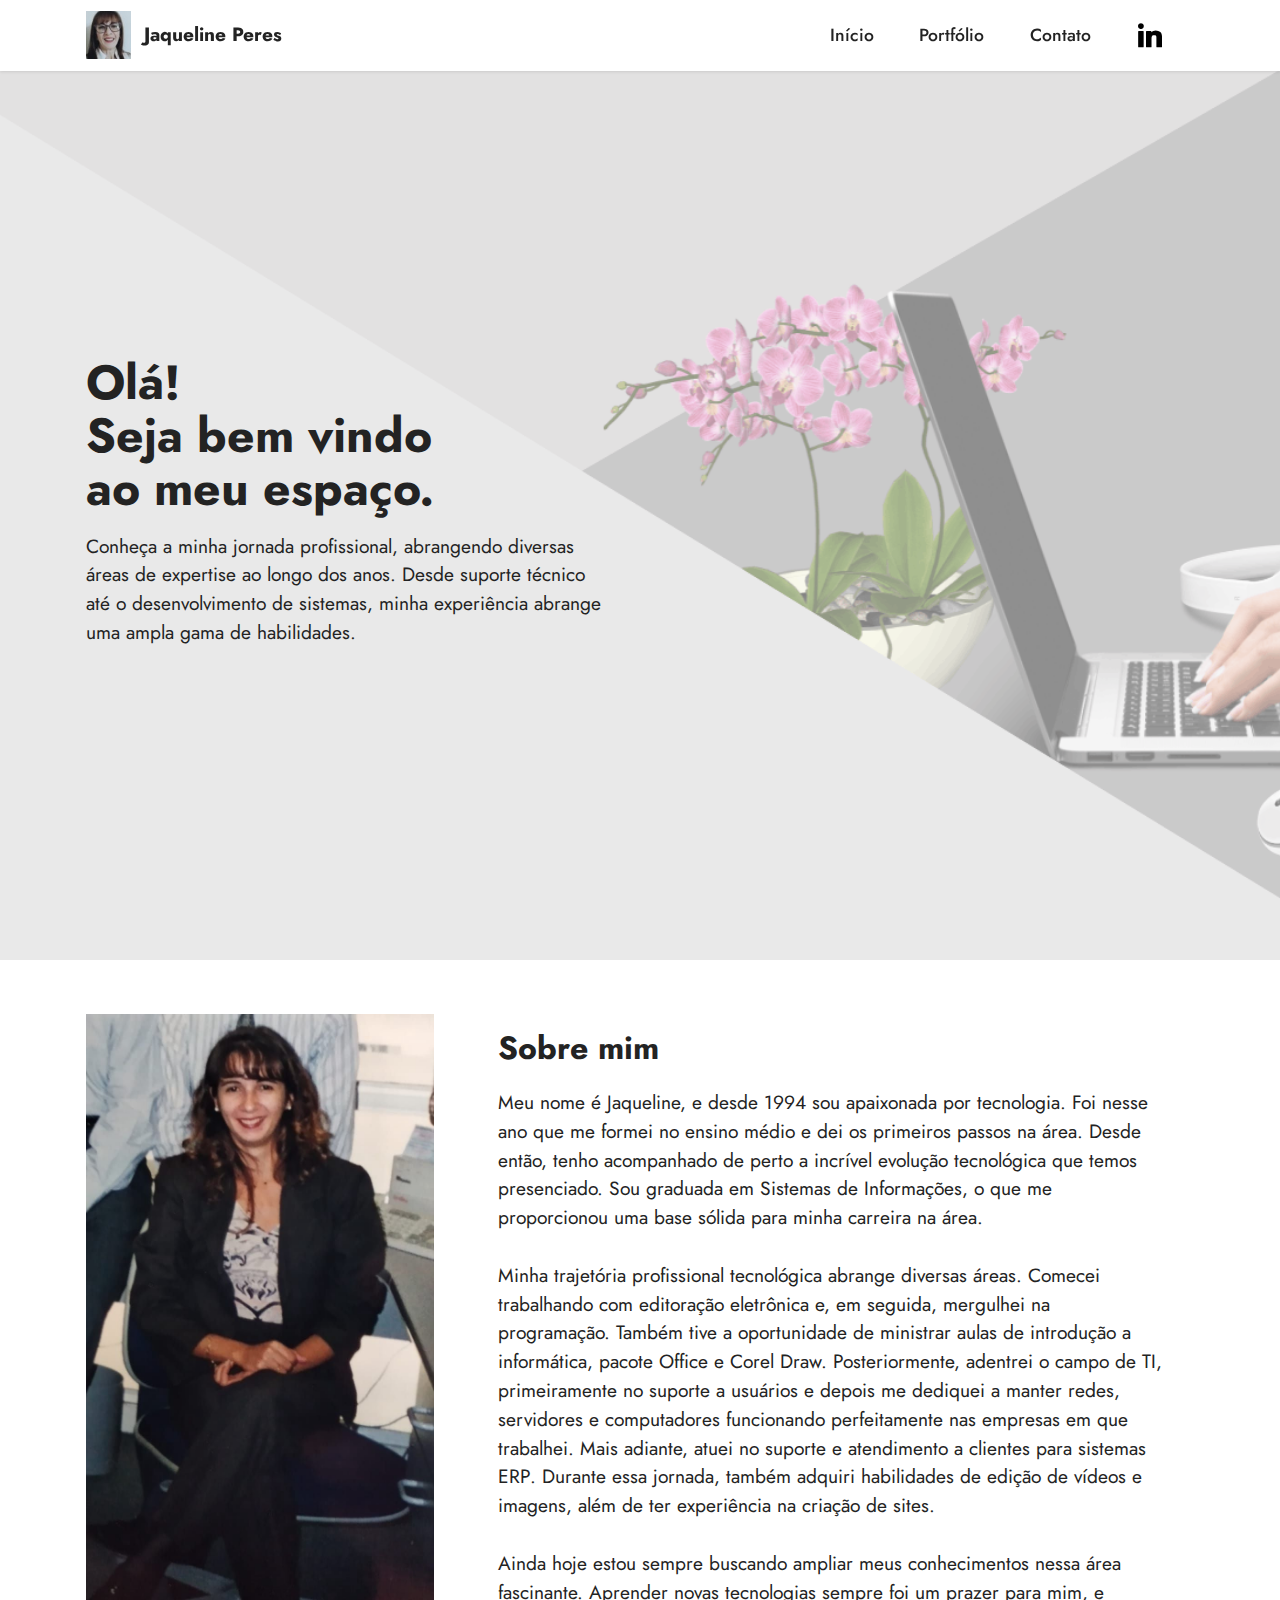
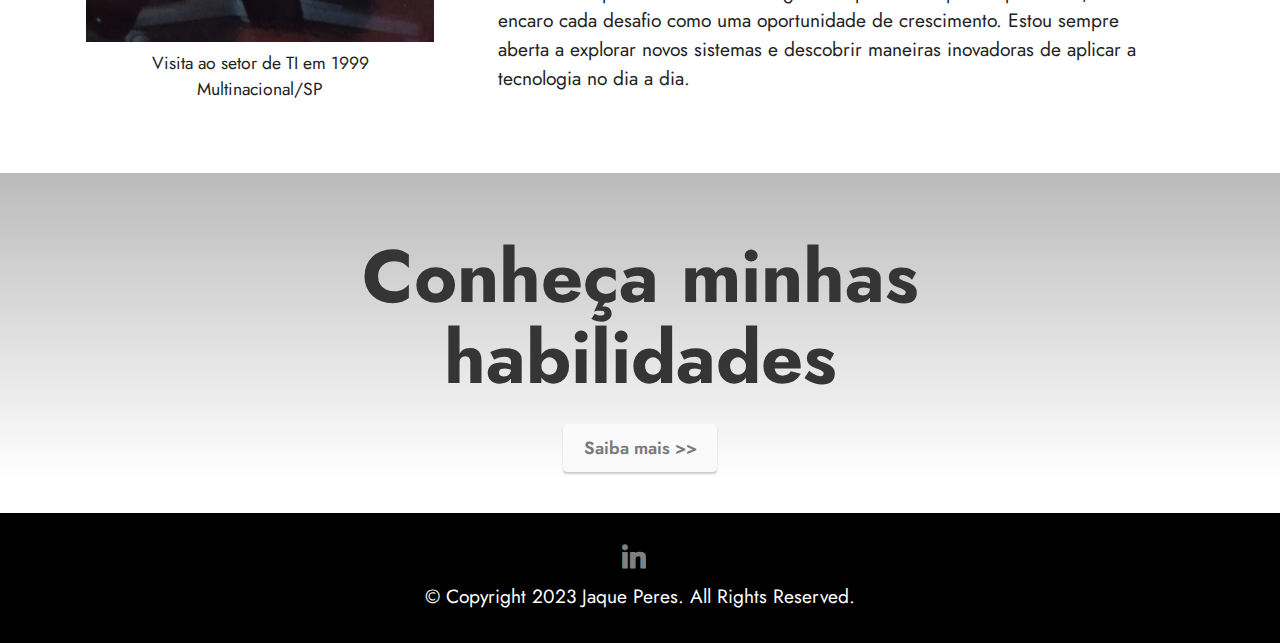
==== commit 76fc4522: "Atualizando site com meu portfólio" ====
--- a/index.html
+++ b/index.html
@@ -76,10 +76,10 @@
     <div class="container">
         <div class="row">
             <div class="col-12 col-lg-6">
-                <h1 class="mbr-section-title mbr-fonts-style mb-3 display-2"><strong>Olá! Seja bem vindo </strong><br><strong>ao meu espaço</strong></h1>
+                <h1 class="mbr-section-title mbr-fonts-style mb-3 display-2"><strong>Olá! </strong><br><strong>Seja bem&nbsp;</strong><strong>vindo&nbsp;</strong><br><strong>ao meu espaço.</strong></h1>
                 
                 <p class="mbr-text mbr-fonts-style display-7">
-                    Conheça a minha jornada profissional, abrangendo diversas áreas de expertise ao longo dos anos. Desde suporte técnico até o desenvolvimento de sistemas, minha experiência abrange uma ampla gama de habilidades.</p>
+                    Conheça a minha jornada profissional, abrangendo diversas <br>áreas de expertise ao longo dos anos. Desde suporte técnico <br>até o desenvolvimento de sistemas, minha experiência abrange uma ampla gama de habilidades.</p>
                 
             </div>
         </div>
@@ -164,8 +164,6 @@
             </div>
         </div>
     </div>
-</section>  
-  
-  
+</section>
 </body>
 </html>--- a/assets/mobirise/css/mbr-additional.css
+++ b/assets/mobirise/css/mbr-additional.css
@@ -1679,9 +1679,9 @@
   }
 }
 .cid-tFgIntvXxX {
-  padding-top: 7rem;
+  padding-top: 4rem;
   padding-bottom: 3rem;
-  background-color: #bbbbbb;
+  background-color: #eaeaea;
 }
 .cid-tFgIntvXxX img,
 .cid-tFgIntvXxX .item-img {
@@ -1736,18 +1736,16 @@
 .cid-tFgIntvXxX .mbr-section-subtitle {
   color: #000000;
 }
-.cid-tFjaLOPrtv {
+.cid-tH5CHtfHPg {
   padding-top: 2rem;
-  padding-bottom: 0rem;
+  padding-bottom: 2rem;
   background-color: #ffffff;
 }
-.cid-tFjaLOPrtv blockquote {
-  border-color: #6592e6;
-  border-radius: 4px;
-  background-color: #ffffff;
-}
-.cid-tFjaLOPrtv .mbr-text {
-  color: #000000;
+.cid-tH5CHtfHPg .line {
+  background-color: #bbbbbb;
+  align: center;
+  height: 2px;
+  margin: 0 auto;
 }
 .cid-tFdgfQlVOl {
   z-index: 1000;
--- a/assets/mobirise/css/mbr-additional.css
+++ b/assets/mobirise/css/mbr-additional.css
@@ -1679,9 +1679,9 @@
   }
 }
 .cid-tFgIntvXxX {
-  padding-top: 7rem;
+  padding-top: 4rem;
   padding-bottom: 3rem;
-  background-color: #bbbbbb;
+  background-color: #eaeaea;
 }
 .cid-tFgIntvXxX img,
 .cid-tFgIntvXxX .item-img {
@@ -1736,18 +1736,16 @@
 .cid-tFgIntvXxX .mbr-section-subtitle {
   color: #000000;
 }
-.cid-tFjaLOPrtv {
+.cid-tH5CHtfHPg {
   padding-top: 2rem;
-  padding-bottom: 0rem;
+  padding-bottom: 2rem;
   background-color: #ffffff;
 }
-.cid-tFjaLOPrtv blockquote {
-  border-color: #6592e6;
-  border-radius: 4px;
-  background-color: #ffffff;
-}
-.cid-tFjaLOPrtv .mbr-text {
-  color: #000000;
+.cid-tH5CHtfHPg .line {
+  background-color: #bbbbbb;
+  align: center;
+  height: 2px;
+  margin: 0 auto;
 }
 .cid-tFdgfQlVOl {
   z-index: 1000;
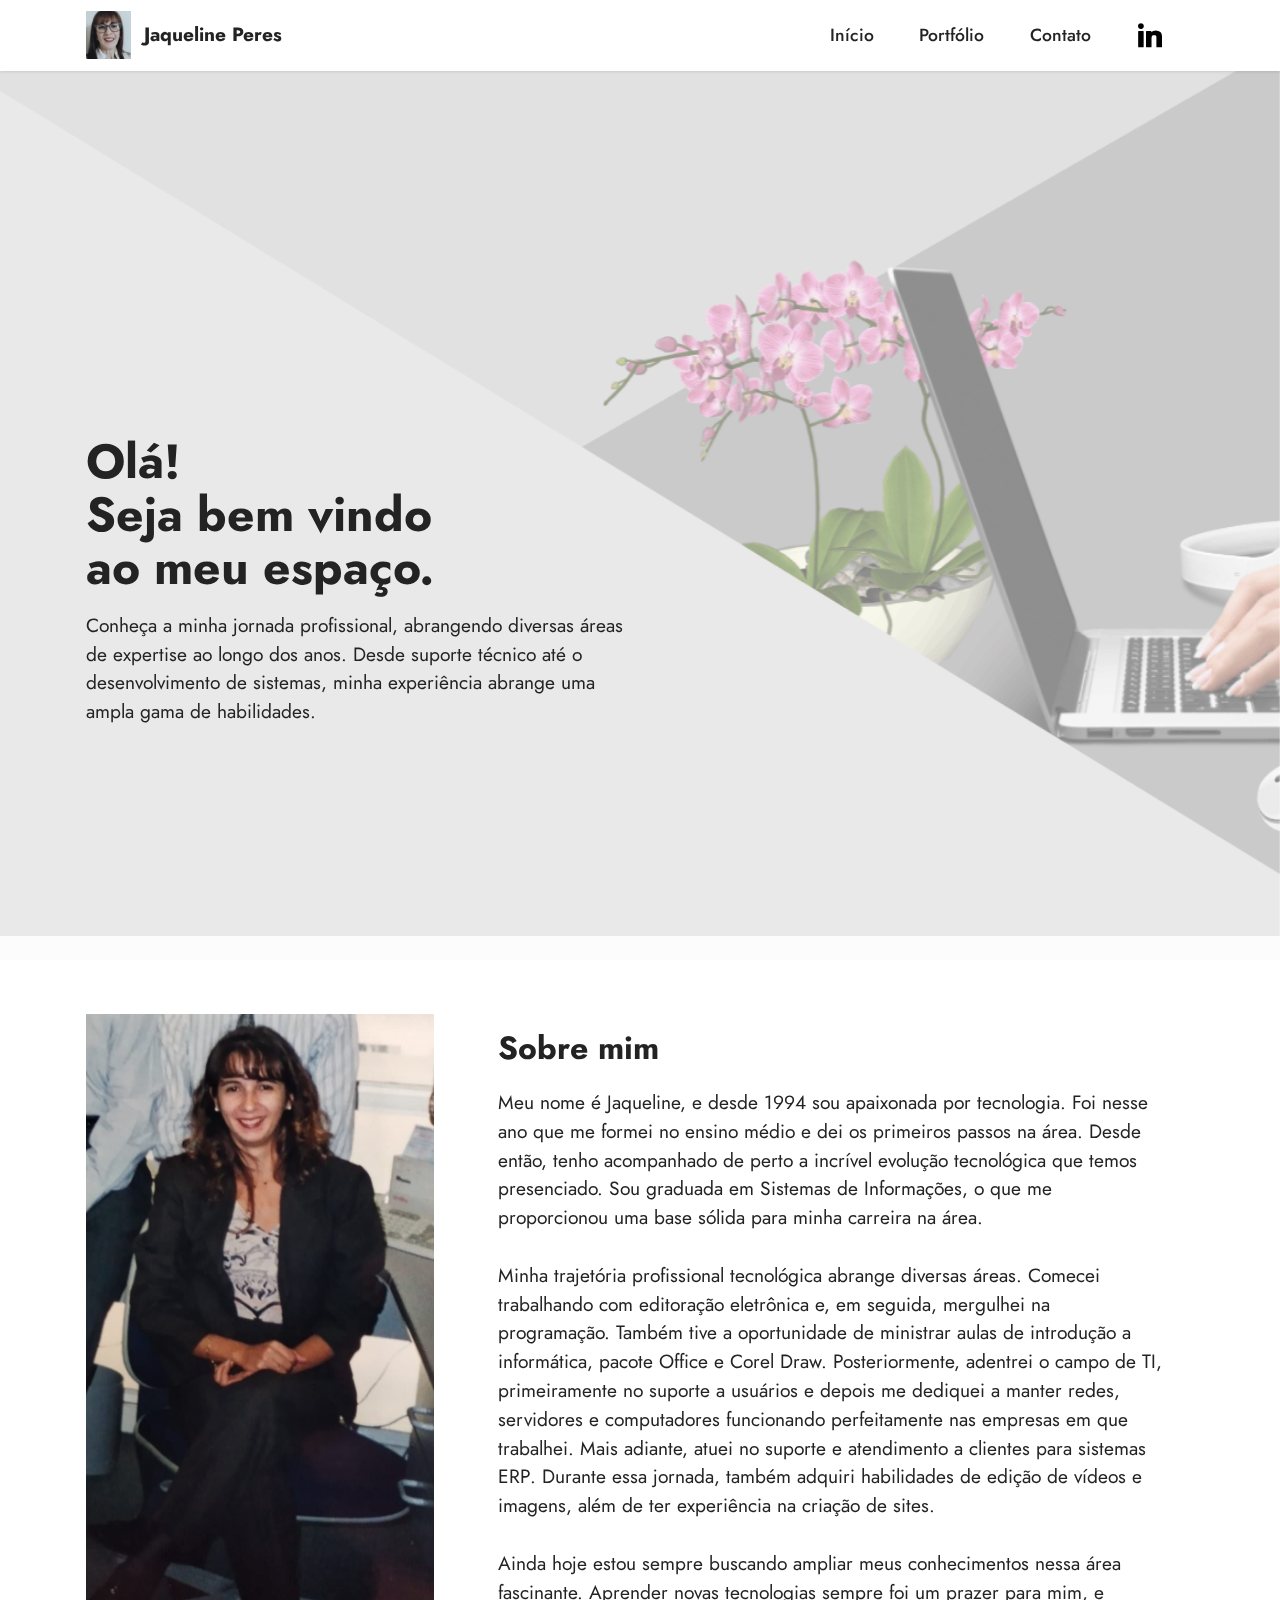
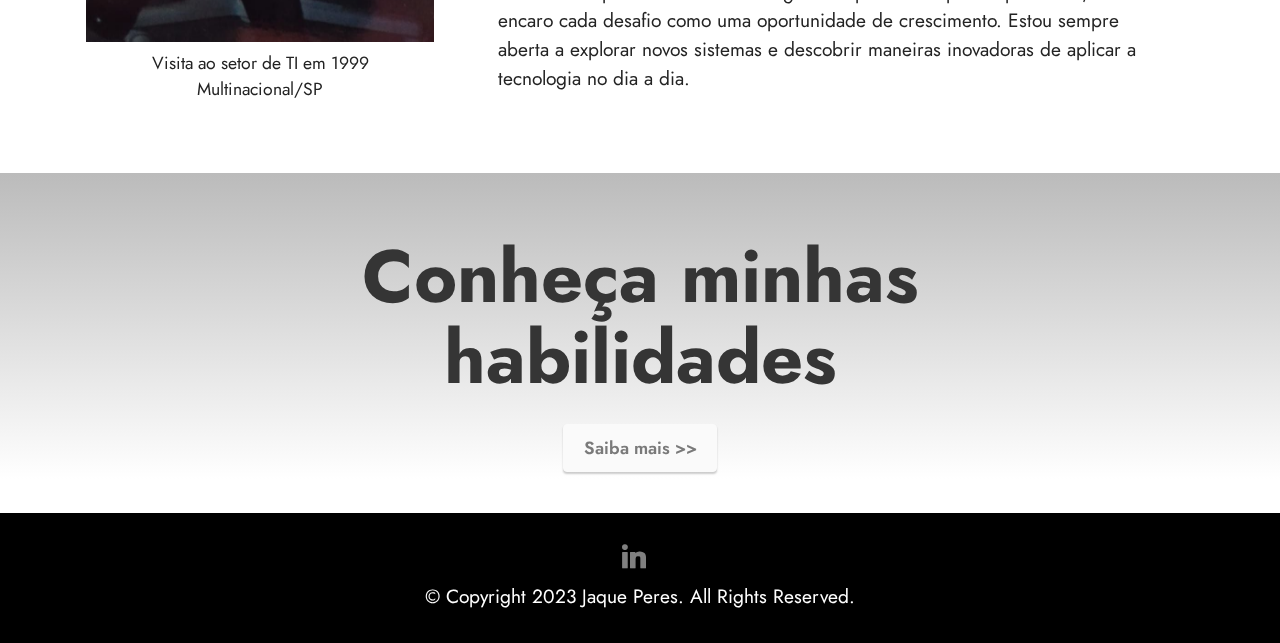
==== commit 8e7a1e3c: "Ajuste na navbar responsiva mobile" ====
--- a/index.html
+++ b/index.html
@@ -76,10 +76,10 @@
     <div class="container">
         <div class="row">
             <div class="col-12 col-lg-6">
-                <h1 class="mbr-section-title mbr-fonts-style mb-3 display-2"><strong>Olá! </strong><br><strong>Seja bem&nbsp;</strong><strong>vindo&nbsp;</strong><br><strong>ao meu espaço.</strong></h1>
+                <h1 class="mbr-section-title mbr-fonts-style mb-3 display-2"><strong><br></strong><br><br><strong>Olá! </strong><br><strong>Seja bem&nbsp;</strong><strong>vindo&nbsp;</strong><br><strong>ao meu espaço.</strong></h1>
                 
                 <p class="mbr-text mbr-fonts-style display-7">
-                    Conheça a minha jornada profissional, abrangendo diversas <br>áreas de expertise ao longo dos anos. Desde suporte técnico <br>até o desenvolvimento de sistemas, minha experiência abrange uma ampla gama de habilidades.</p>
+                    Conheça a minha jornada profissional, abrangendo diversas áreas de expertise ao longo dos anos. Desde suporte técnico até o desenvolvimento de sistemas, minha experiência abrange uma ampla gama de habilidades.</p>
                 
             </div>
         </div>
@@ -164,6 +164,8 @@
             </div>
         </div>
     </div>
-</section>
+</section><script src="assets/bootstrap/js/bootstrap.bundle.min.js"></script>  <script src="assets/parallax/jarallax.js"></script>  <script src="assets/smoothscroll/smooth-scroll.js"></script>  <script src="assets/ytplayer/index.js"></script>  <script src="assets/dropdown/js/navbar-dropdown.js"></script>  <script src="assets/theme/js/script.js"></script>  
+  
+  
 </body>
 </html>